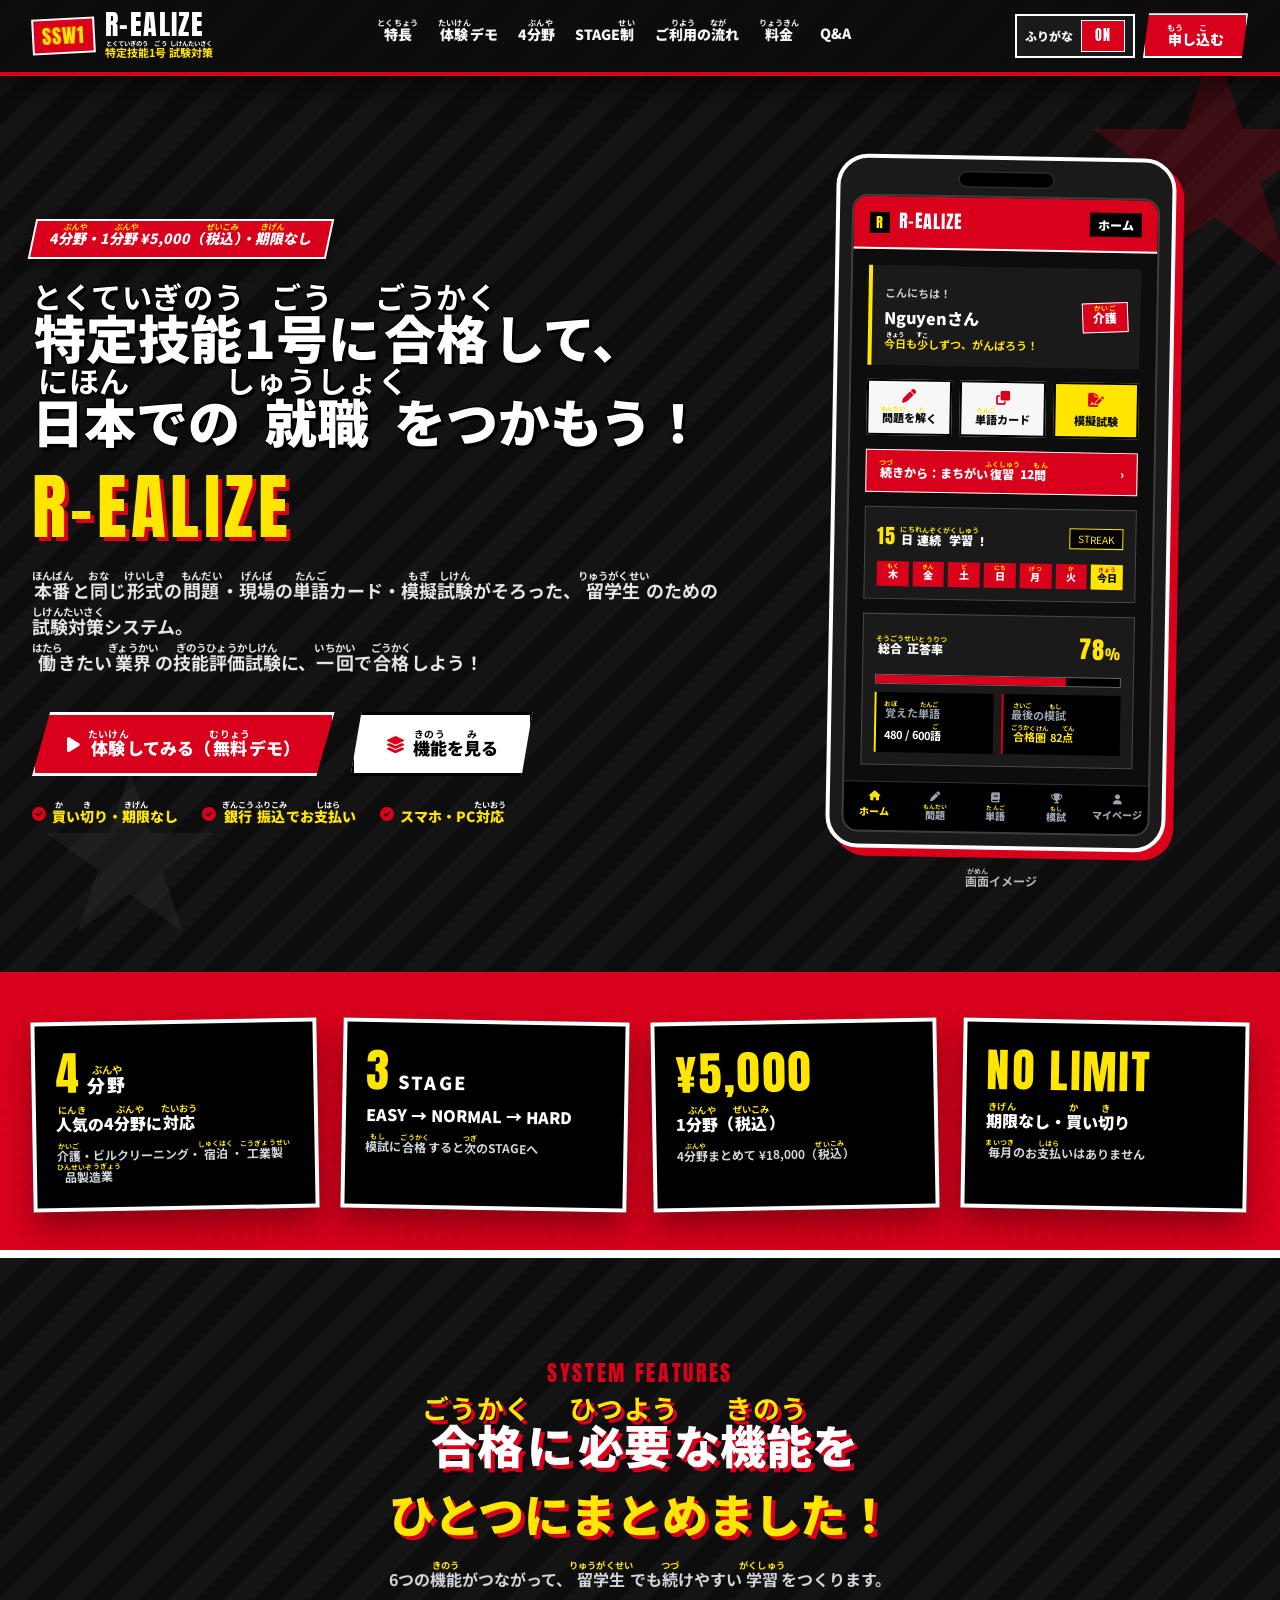
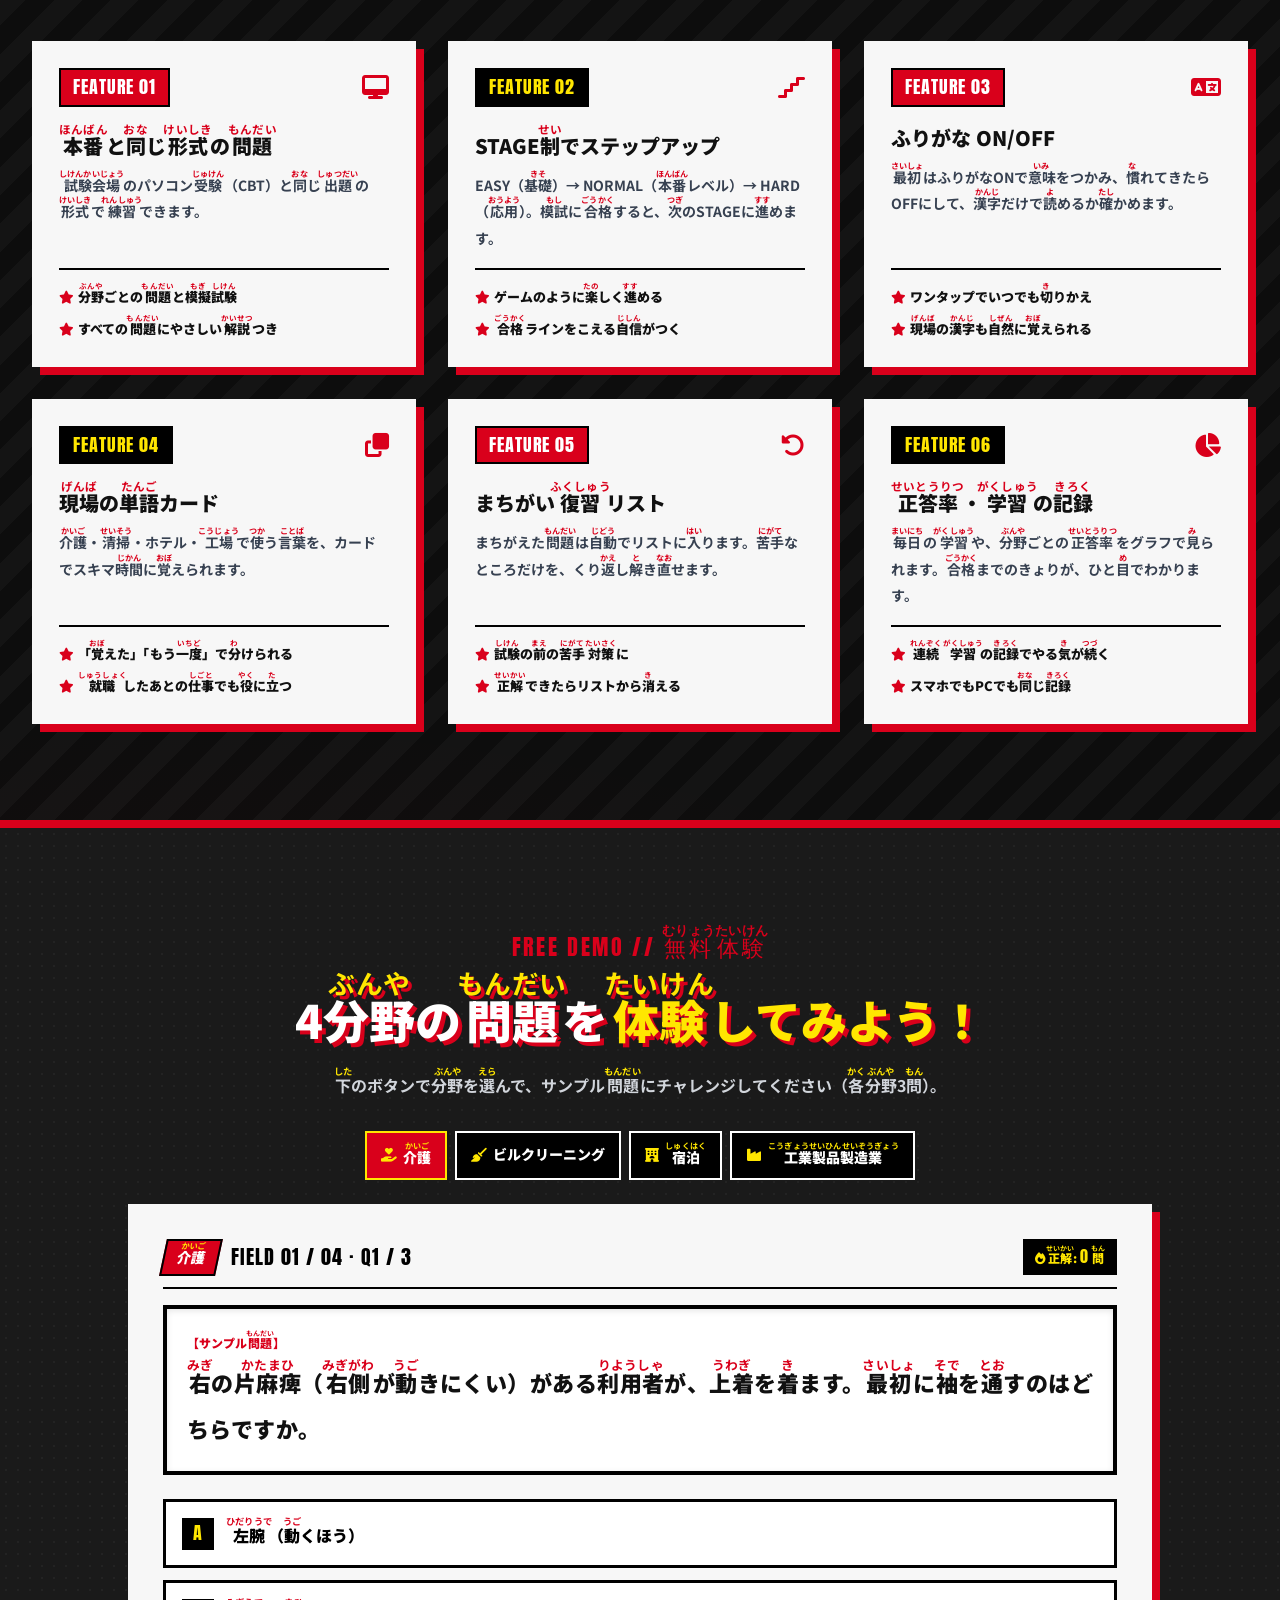
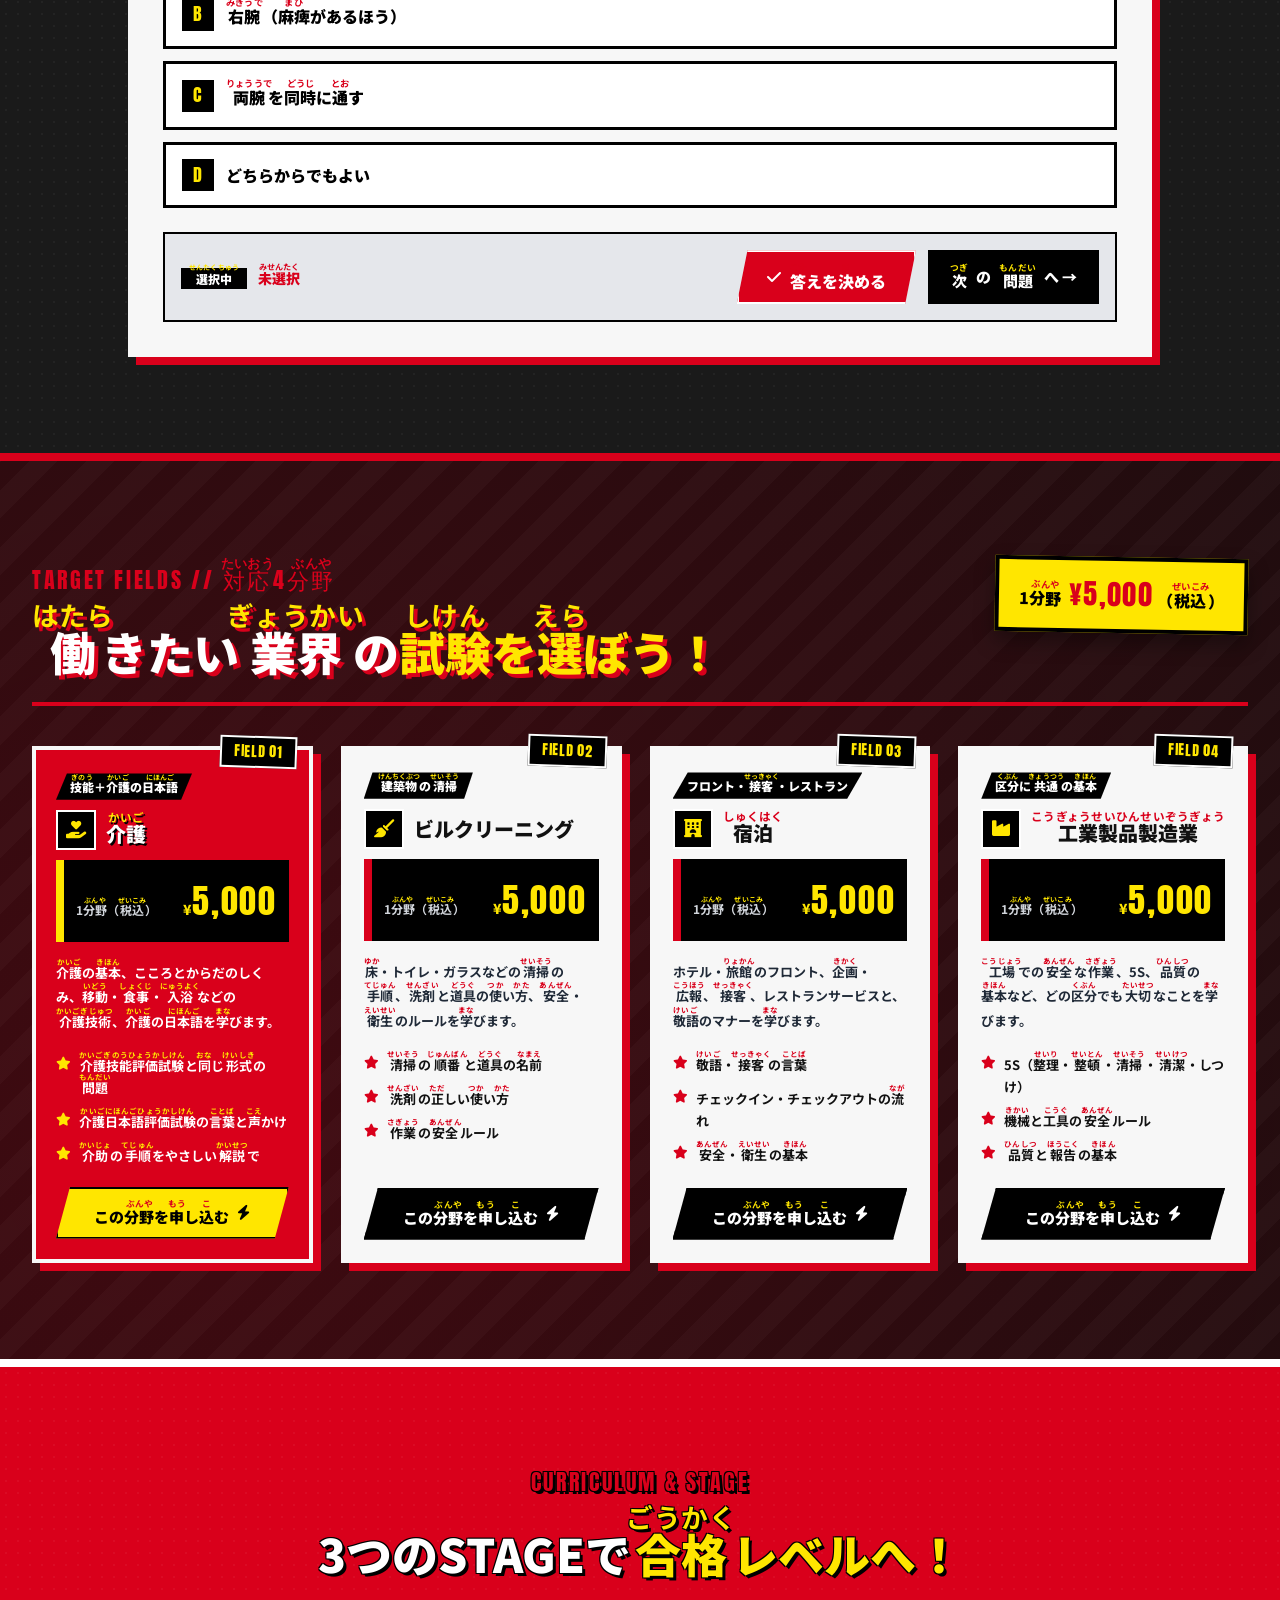
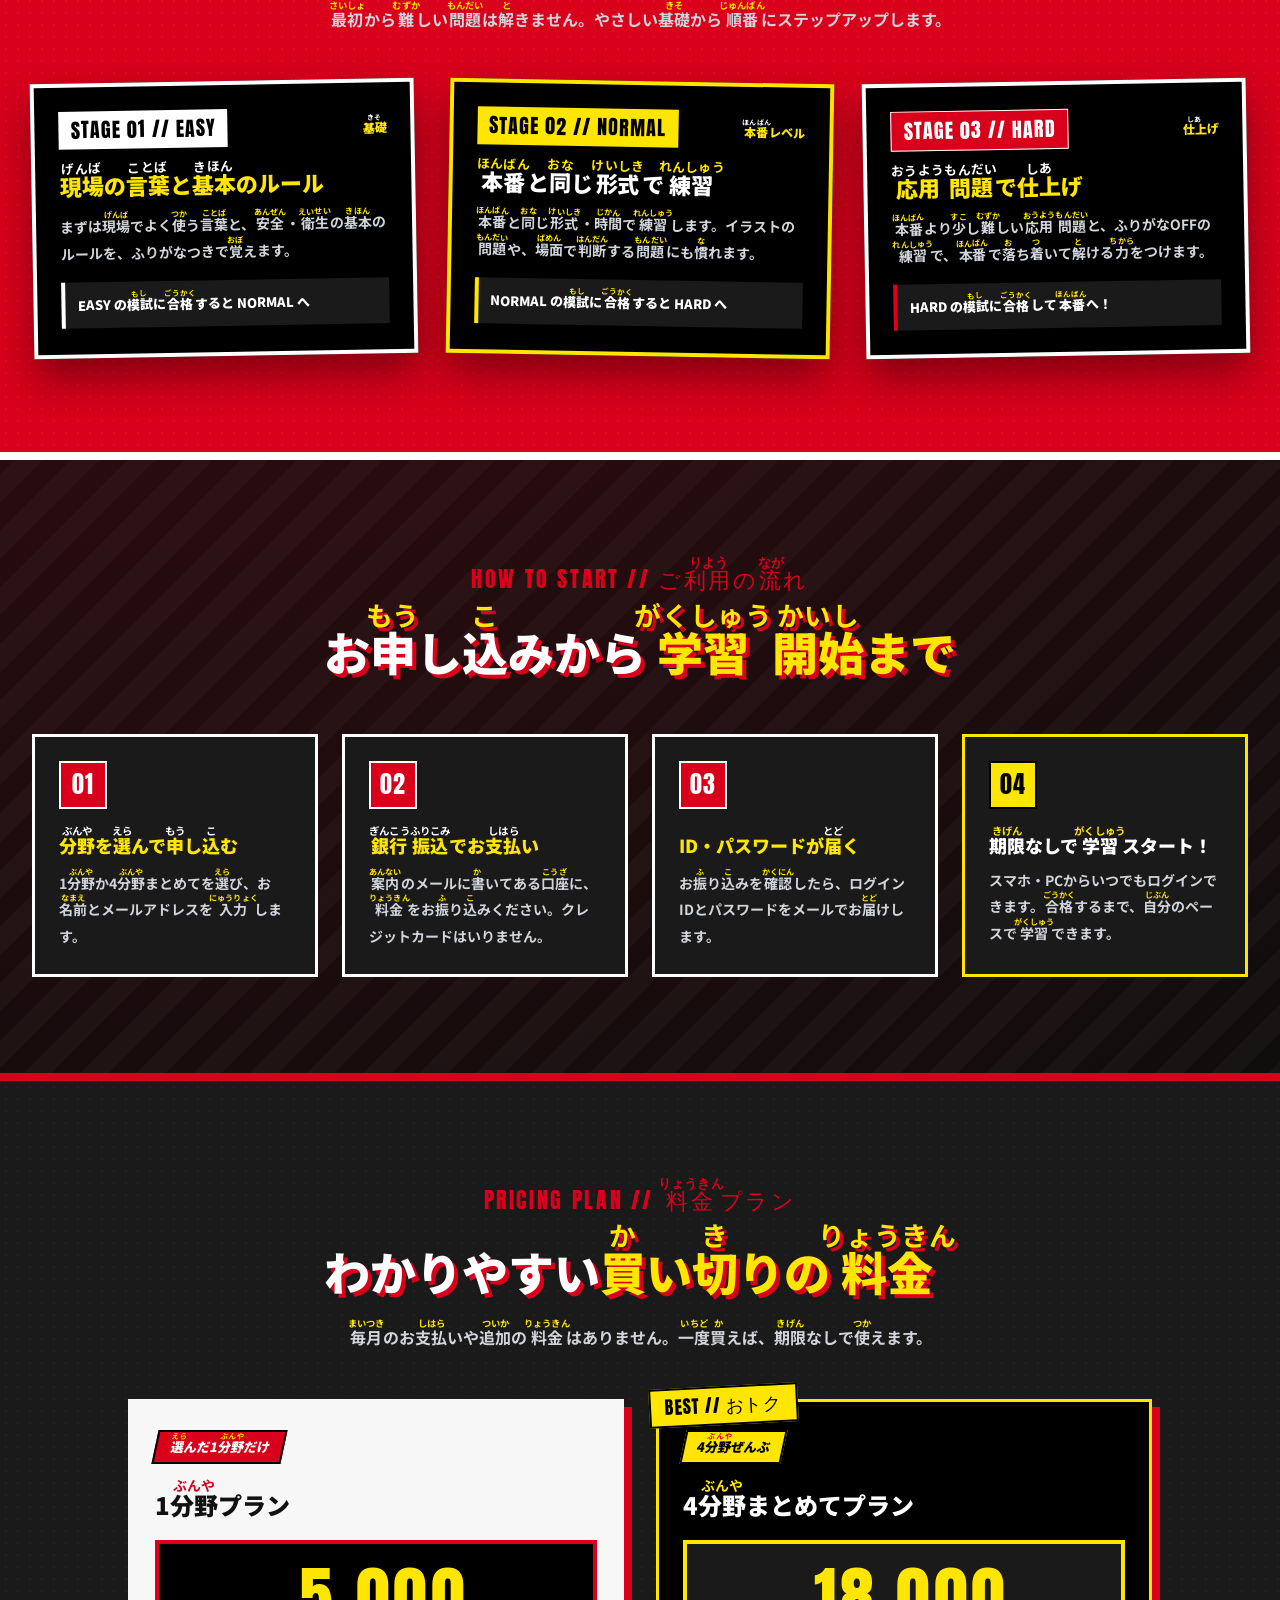
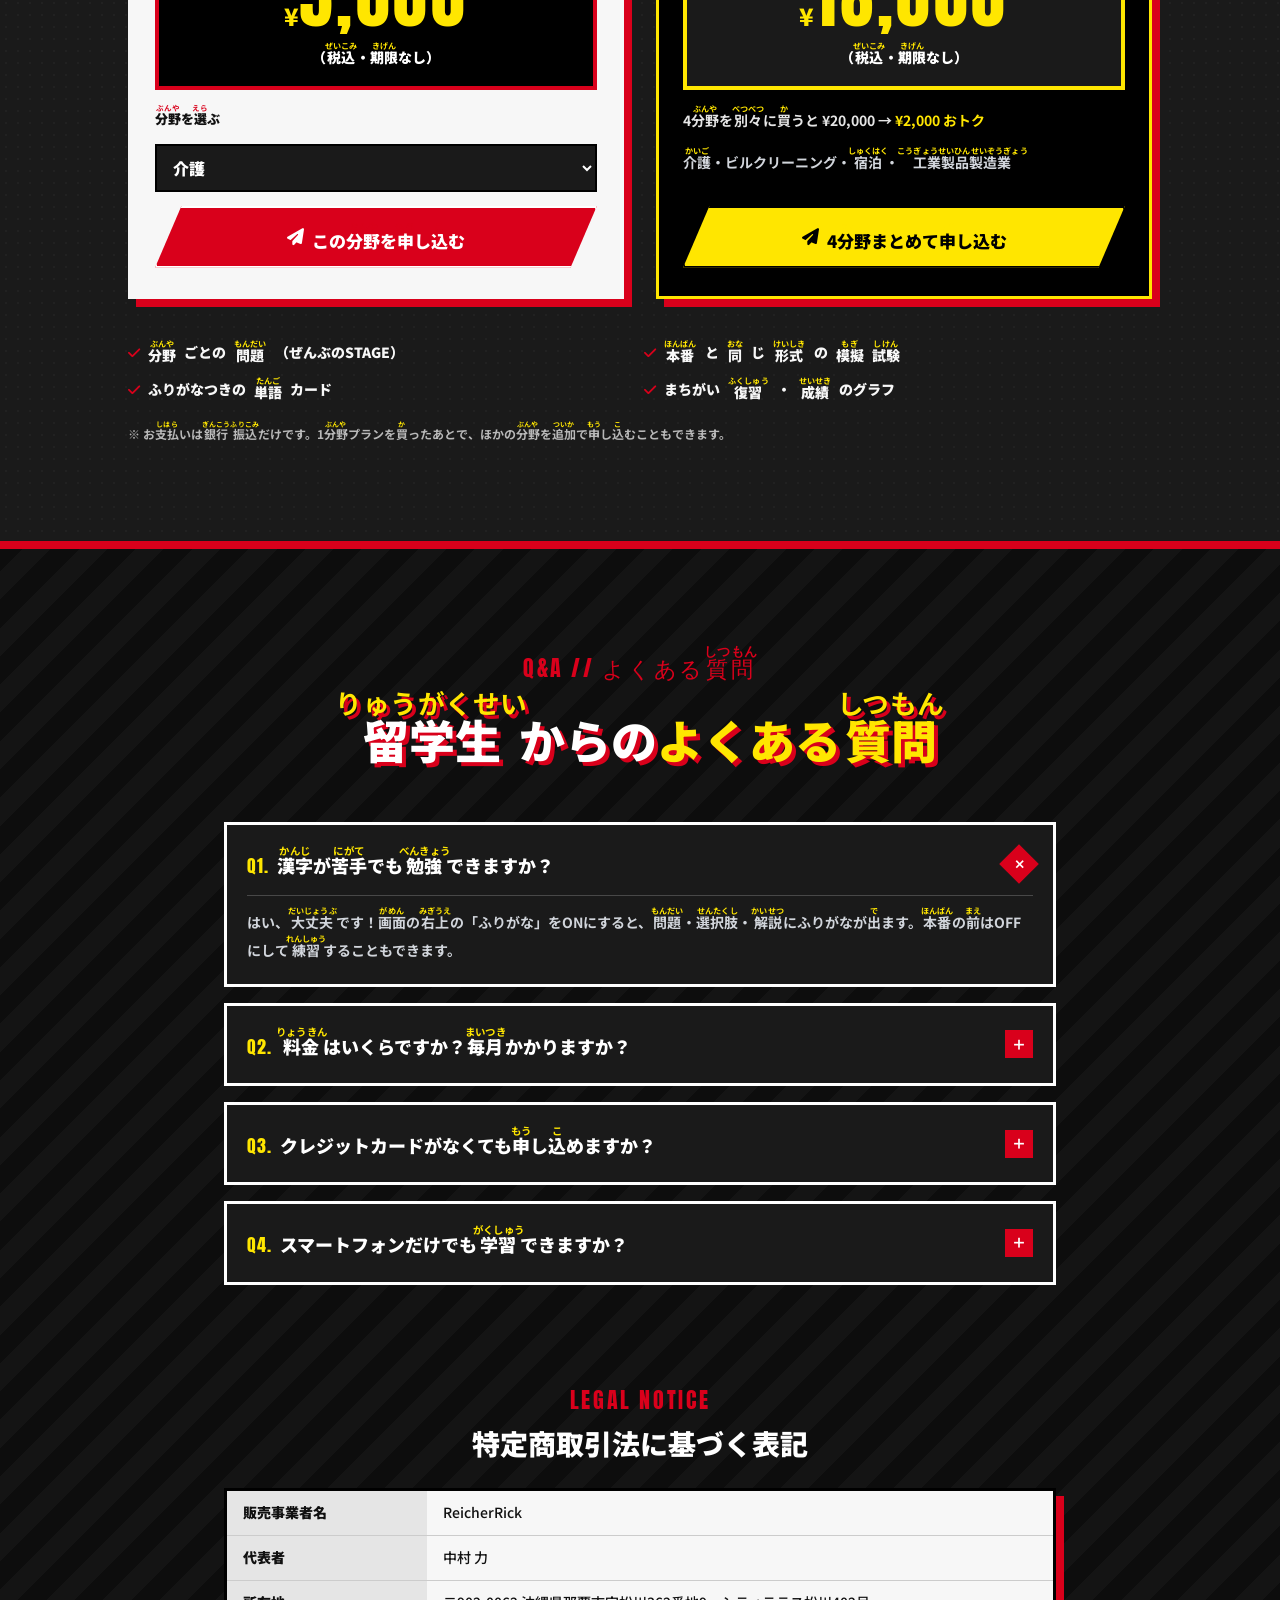
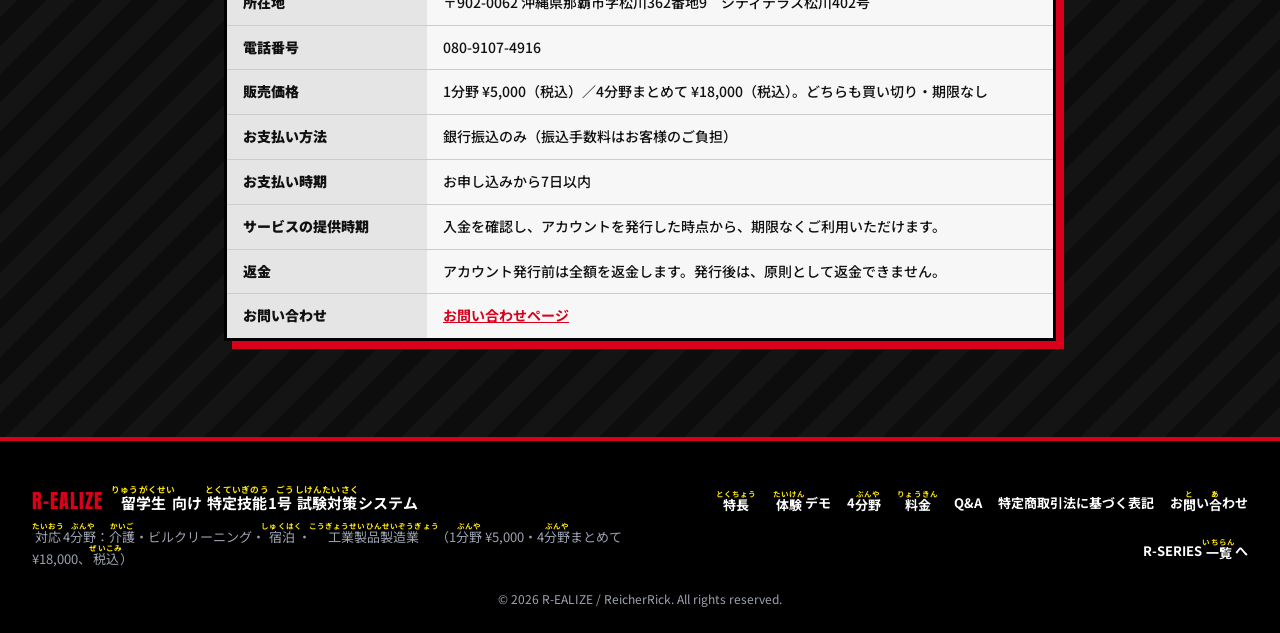
==== frontend/user/index.html @ d18806a0 "R-EALIZE LP を追加" ====
<!DOCTYPE html>
<html lang="ja">
<head>
  <meta charset="UTF-8">
  <meta name="viewport" content="width=device-width, initial-scale=1.0">
  <title>R-EALIZE | 留学生向け 特定技能1号 試験対策システム</title>
  <meta name="description" content="R-EALIZE は、留学生のための特定技能1号の試験対策システムです。介護・ビルクリーニング・宿泊・工業製品製造業の4分野。1分野 ¥5,000（税込）、買い切り・期限なし。">
  <meta name="theme-color" content="#0D0D0D">
  <link rel="preconnect" href="https://fonts.googleapis.com">
  <link rel="preconnect" href="https://fonts.gstatic.com" crossorigin>
  <link href="https://fonts.googleapis.com/css2?family=Anton&family=Noto+Sans+JP:wght@500;700;900&display=swap" rel="stylesheet">
  <link rel="stylesheet" href="https://cdnjs.cloudflare.com/ajax/libs/font-awesome/6.5.1/css/all.min.css">
  <link rel="stylesheet" href="css/lp.css?v=20261119a">
</head>
<body id="top">

  <!-- カットイン（体験デモで正解・不正解のとき） -->
  <div id="cutin" class="cutin" hidden aria-hidden="true">
    <div id="cutin-banner" class="cutin-banner">
      <div class="halftone"></div>
      <span id="cutin-sub" class="cutin-sub en">CORRECT!</span>
      <p id="cutin-main" class="cutin-main en">NICE!</p>
      <p id="cutin-desc" class="cutin-desc"></p>
    </div>
  </div>

  <!-- 申込（受付の準備中） -->
  <div id="apply-modal" class="modal" hidden>
    <div class="modal-card light box" role="dialog" aria-modal="true" aria-labelledby="apply-title">
      <div class="modal-ribbon en">APPLY // <ruby>申込<rt>もうしこみ</rt></ruby></div>
      <button type="button" id="apply-close" class="modal-close" aria-label="閉じる">✕</button>
      <h3 id="apply-title" class="modal-title"><ruby>受付<rt>うけつけ</rt></ruby>の<ruby>準備中<rt>じゅんびちゅう</rt></ruby>です</h3>
      <p class="modal-text">
        R-EALIZE は、いま<ruby>申<rt>もう</rt></ruby>し<ruby>込<rt>こ</rt></ruby>みの<ruby>受付<rt>うけつけ</rt></ruby>を<ruby>準備<rt>じゅんび</rt></ruby>しています。<ruby>受付<rt>うけつけ</rt></ruby>を<ruby>始<rt>はじ</rt></ruby>めるまで、もう<ruby>少<rt>すこ</rt></ruby>しお<ruby>待<rt>ま</rt></ruby>ちください。
      </p>
      <div class="modal-plan dark">
        <div class="modal-plan-label">SELECTED // <ruby>選<rt>えら</rt></ruby>んだプラン</div>
        <div id="apply-plan" class="modal-plan-name"></div>
        <div id="apply-price" class="modal-plan-price en"></div>
        <div class="modal-plan-note"><ruby>買<rt>か</rt></ruby>い<ruby>切<rt>き</rt></ruby>り・<ruby>期限<rt>きげん</rt></ruby>なし・<ruby>銀行<rt>ぎんこう</rt></ruby><ruby>振込<rt>ふりこみ</rt></ruby></div>
      </div>
      <div class="modal-actions">
        <a class="btn btn-red btn-clip" href="https://jprojectsriki-cpu.github.io/rikis_collection/#contact" target="_blank" rel="noopener">
          <i class="fa-solid fa-envelope" aria-hidden="true"></i><span>お<ruby>問<rt>と</rt></ruby>い<ruby>合<rt>あ</rt></ruby>わせ</span>
        </a>
        <button type="button" id="apply-back" class="btn btn-gray"><ruby>戻<rt>もど</rt></ruby>る</button>
      </div>
    </div>
  </div>

  <!-- ヘッダー -->
  <header class="hd">
    <div class="hd-in container">
      <a href="#top" class="logo" aria-label="R-EALIZE トップへ">
        <span class="logo-mark en">SSW1</span>
        <span class="logo-text">
          <span class="logo-name en">R-EALIZE</span>
          <span class="logo-sub"><ruby>特定技能<rt>とくていぎのう</rt></ruby>1<ruby>号<rt>ごう</rt></ruby> <ruby>試験対策<rt>しけんたいさく</rt></ruby></span>
        </span>
      </a>

      <nav class="hd-nav" aria-label="メインメニュー">
        <a href="#features"><ruby>特長<rt>とくちょう</rt></ruby></a>
        <a href="#demo"><ruby>体験<rt>たいけん</rt></ruby>デモ</a>
        <a href="#fields">4<ruby>分野<rt>ぶんや</rt></ruby></a>
        <a href="#stage">STAGE<ruby>制<rt>せい</rt></ruby></a>
        <a href="#flow">ご<ruby>利用<rt>りよう</rt></ruby>の<ruby>流<rt>なが</rt></ruby>れ</a>
        <a href="#pricing"><ruby>料金<rt>りょうきん</rt></ruby></a>
        <a href="#faq">Q&amp;A</a>
      </nav>

      <div class="hd-actions">
        <div class="furi">
          <span class="furi-label">ふりがな</span>
          <button type="button" id="furigana-toggle" class="furi-btn en" aria-pressed="true" aria-label="ふりがなの表示">ON</button>
        </div>
        <a href="#pricing" class="btn btn-red btn-clip hd-apply"><span><ruby>申<rt>もう</rt></ruby>し<ruby>込<rt>こ</rt></ruby>む</span></a>
        <button type="button" id="menu-btn" class="menu-btn" aria-label="メニューを開く" aria-expanded="false" aria-controls="mobile-nav">
          <i id="menu-icon" class="fa-solid fa-bars" aria-hidden="true"></i>
        </button>
      </div>
    </div>

    <nav id="mobile-nav" class="m-nav" aria-label="スマホ用メニュー" hidden>
      <div class="m-nav-grid">
        <a href="#features"><ruby>特長<rt>とくちょう</rt></ruby></a>
        <a href="#demo"><ruby>体験<rt>たいけん</rt></ruby>デモ</a>
        <a href="#fields">4<ruby>分野<rt>ぶんや</rt></ruby></a>
        <a href="#stage">STAGE<ruby>制<rt>せい</rt></ruby></a>
        <a href="#flow">ご<ruby>利用<rt>りよう</rt></ruby>の<ruby>流<rt>なが</rt></ruby>れ</a>
        <a href="#pricing"><ruby>料金<rt>りょうきん</rt></ruby>プラン</a>
        <a href="#faq" class="span2">よくある<ruby>質問<rt>しつもん</rt></ruby>（Q&amp;A）</a>
        <a href="#pricing" class="span2 m-nav-apply"><ruby>申<rt>もう</rt></ruby>し<ruby>込<rt>こ</rt></ruby>む</a>
      </div>
    </nav>
  </header>

  <main>

    <!-- 1. ヒーロー -->
    <section class="hero">
      <div class="hero-star hero-star-1" aria-hidden="true">★</div>
      <div class="hero-star hero-star-2" aria-hidden="true">★</div>

      <div class="hero-in container">
        <div class="hero-copy reveal">
          <div class="skew-tag">
            4<ruby>分野<rt>ぶんや</rt></ruby>・1<ruby>分野<rt>ぶんや</rt></ruby> ¥5,000（<ruby>税込<rt>ぜいこみ</rt></ruby>）・<ruby>期限<rt>きげん</rt></ruby>なし
          </div>

          <h1 class="hero-title stroke">
            <ruby>特定技能<rt>とくていぎのう</rt></ruby>1<ruby>号<rt>ごう</rt></ruby>に<ruby>合格<rt>ごうかく</rt></ruby>して、<br>
            <ruby>日本<rt>にほん</rt></ruby>での<ruby>就職<rt>しゅうしょく</rt></ruby>をつかもう！
            <span class="hero-name en stroke-red">R-EALIZE</span>
          </h1>

          <p class="hero-lead">
            <ruby>本番<rt>ほんばん</rt></ruby>と<ruby>同<rt>おな</rt></ruby>じ<ruby>形式<rt>けいしき</rt></ruby>の<ruby>問題<rt>もんだい</rt></ruby>・<ruby>現場<rt>げんば</rt></ruby>の<ruby>単語<rt>たんご</rt></ruby>カード・<ruby>模擬<rt>もぎ</rt></ruby><ruby>試験<rt>しけん</rt></ruby>がそろった、<ruby>留学生<rt>りゅうがくせい</rt></ruby>のための<ruby>試験対策<rt>しけんたいさく</rt></ruby>システム。<br>
            <ruby>働<rt>はたら</rt></ruby>きたい<ruby>業界<rt>ぎょうかい</rt></ruby>の<ruby>技能評価試験<rt>ぎのうひょうかしけん</rt></ruby>に、<ruby>一<rt>いち</rt></ruby><ruby>回<rt>かい</rt></ruby>で<ruby>合格<rt>ごうかく</rt></ruby>しよう！
          </p>

          <div class="hero-btns">
            <a href="#demo" class="btn btn-red btn-clip btn-lg">
              <i class="fa-solid fa-play" aria-hidden="true"></i><span><ruby>体験<rt>たいけん</rt></ruby>してみる（<ruby>無料<rt>むりょう</rt></ruby>デモ）</span>
            </a>
            <a href="#features" class="btn btn-white btn-clip btn-lg">
              <i class="fa-solid fa-layer-group" aria-hidden="true"></i><span><ruby>機能<rt>きのう</rt></ruby>を<ruby>見<rt>み</rt></ruby>る</span>
            </a>
          </div>

          <ul class="hero-checks">
            <li><i class="fa-solid fa-circle-check" aria-hidden="true"></i><span><ruby>買<rt>か</rt></ruby>い<ruby>切<rt>き</rt></ruby>り・<ruby>期限<rt>きげん</rt></ruby>なし</span></li>
            <li><i class="fa-solid fa-circle-check" aria-hidden="true"></i><span><ruby>銀行<rt>ぎんこう</rt></ruby><ruby>振込<rt>ふりこみ</rt></ruby>でお<ruby>支払<rt>しはら</rt></ruby>い</span></li>
            <li><i class="fa-solid fa-circle-check" aria-hidden="true"></i><span>スマホ・PC<ruby>対応<rt>たいおう</rt></ruby></span></li>
          </ul>
        </div>

        <!-- スマホ画面の見本（あとで直す予定） -->
        <div class="hero-phone-wrap reveal" style="transition-delay:200ms">
          <div class="phone box">
            <div class="phone-notch"></div>
            <div class="phone-screen">
              <div class="ph-bar">
                <span class="en"><span class="ph-s">R</span> R-EALIZE</span>
                <span class="ph-chip">ホーム</span>
              </div>
              <div class="ph-body">
                <div class="ph-hello">
                  <div>
                    <span class="ph-small">こんにちは！</span>
                    <p class="ph-name">Nguyenさん</p>
                    <p class="ph-msg"><ruby>今日<rt>きょう</rt></ruby>も<ruby>少<rt>すこ</rt></ruby>しずつ、がんばろう！</p>
                  </div>
                  <span class="ph-field"><ruby>介護<rt>かいご</rt></ruby></span>
                </div>
                <div class="ph-menu">
                  <div class="light"><i class="fa-solid fa-pen" aria-hidden="true"></i><ruby>問題<rt>もんだい</rt></ruby>を<ruby>解<rt>と</rt></ruby>く</div>
                  <div class="light"><i class="fa-solid fa-clone" aria-hidden="true"></i><ruby>単語<rt>たんご</rt></ruby>カード</div>
                  <div class="light is-yellow"><i class="fa-solid fa-file-signature" aria-hidden="true"></i><ruby>模擬<rt>もぎ</rt></ruby><ruby>試験<rt>しけん</rt></ruby></div>
                </div>
                <div class="ph-continue">
                  <span><ruby>続<rt>つづ</rt></ruby>きから：まちがい<ruby>復習<rt>ふくしゅう</rt></ruby> 12<ruby>問<rt>もん</rt></ruby></span><span aria-hidden="true">›</span>
                </div>
                <div class="ph-card">
                  <div class="ph-row">
                    <p class="ph-streak"><b class="en">15</b><ruby>日<rt>にち</rt></ruby><ruby>連続<rt>れんぞく</rt></ruby><ruby>学習<rt>がくしゅう</rt></ruby>！</p>
                    <span class="ph-pill">STREAK</span>
                  </div>
                  <ol class="ph-week">
                    <li><ruby>木<rt>もく</rt></ruby></li><li><ruby>金<rt>きん</rt></ruby></li><li><ruby>土<rt>ど</rt></ruby></li><li><ruby>日<rt>にち</rt></ruby></li><li><ruby>月<rt>げつ</rt></ruby></li><li><ruby>火<rt>か</rt></ruby></li><li class="is-today"><ruby>今日<rt>きょう</rt></ruby></li>
                  </ol>
                </div>
                <div class="ph-card">
                  <div class="ph-row">
                    <span class="ph-label"><ruby>総合<rt>そうごう</rt></ruby><ruby>正答率<rt>せいとうりつ</rt></ruby></span>
                    <span class="ph-rate en">78<small>%</small></span>
                  </div>
                  <div class="ph-meter"><div style="width:78%"></div></div>
                  <div class="ph-2col">
                    <div class="is-y"><span><ruby>覚<rt>おぼ</rt></ruby>えた<ruby>単語<rt>たんご</rt></ruby></span><b>480 / 600<ruby>語<rt>ご</rt></ruby></b></div>
                    <div class="is-r"><span><ruby>最後<rt>さいご</rt></ruby>の<ruby>模試<rt>もし</rt></ruby></span><b class="t-yellow"><ruby>合格圏<rt>ごうかくけん</rt></ruby> 82<ruby>点<rt>てん</rt></ruby></b></div>
                  </div>
                </div>
              </div>
              <div class="ph-tabs">
                <span class="is-on"><i class="fa-solid fa-house" aria-hidden="true"></i>ホーム</span>
                <span><i class="fa-solid fa-pen" aria-hidden="true"></i><ruby>問題<rt>もんだい</rt></ruby></span>
                <span><i class="fa-solid fa-book" aria-hidden="true"></i><ruby>単語<rt>たんご</rt></ruby></span>
                <span><i class="fa-solid fa-trophy" aria-hidden="true"></i><ruby>模試<rt>もし</rt></ruby></span>
                <span><i class="fa-solid fa-user" aria-hidden="true"></i>マイページ</span>
              </div>
            </div>
          </div>
          <p class="phone-note"><ruby>画面<rt>がめん</rt></ruby>イメージ</p>
        </div>
      </div>
    </section>

    <!-- 2. スペック -->
    <section class="spec">
      <div class="halftone"></div>
      <div class="spec-grid container">
        <div class="spec-card dark reveal">
          <p class="spec-num en">4<small><ruby>分野<rt>ぶんや</rt></ruby></small></p>
          <p class="spec-title"><ruby>人気<rt>にんき</rt></ruby>の4<ruby>分野<rt>ぶんや</rt></ruby>に<ruby>対応<rt>たいおう</rt></ruby></p>
          <p class="spec-note"><ruby>介護<rt>かいご</rt></ruby>・ビルクリーニング・<ruby>宿泊<rt>しゅくはく</rt></ruby>・<ruby>工業製品製造業<rt>こうぎょうせいひんせいぞうぎょう</rt></ruby></p>
        </div>
        <div class="spec-card dark tilt-r reveal" style="transition-delay:100ms">
          <p class="spec-num en">3<small>STAGE</small></p>
          <p class="spec-title">EASY → NORMAL → HARD</p>
          <p class="spec-note"><ruby>模試<rt>もし</rt></ruby>に<ruby>合格<rt>ごうかく</rt></ruby>すると<ruby>次<rt>つぎ</rt></ruby>のSTAGEへ</p>
        </div>
        <div class="spec-card dark reveal" style="transition-delay:200ms">
          <p class="spec-num en">¥5,000</p>
          <p class="spec-title">1<ruby>分野<rt>ぶんや</rt></ruby>（<ruby>税込<rt>ぜいこみ</rt></ruby>）</p>
          <p class="spec-note">4<ruby>分野<rt>ぶんや</rt></ruby>まとめて ¥18,000（<ruby>税込<rt>ぜいこみ</rt></ruby>）</p>
        </div>
        <div class="spec-card dark tilt-r reveal" style="transition-delay:300ms">
          <p class="spec-num en">NO LIMIT</p>
          <p class="spec-title"><ruby>期限<rt>きげん</rt></ruby>なし・<ruby>買<rt>か</rt></ruby>い<ruby>切<rt>き</rt></ruby>り</p>
          <p class="spec-note"><ruby>毎月<rt>まいつき</rt></ruby>のお<ruby>支払<rt>しはら</rt></ruby>いはありません</p>
        </div>
      </div>
    </section>

    <!-- 3. 特長 -->
    <section id="features" class="sec container">
      <div class="sec-head reveal">
        <span class="sec-en en">SYSTEM FEATURES</span>
        <h2 class="sec-title stroke-red"><ruby>合格<rt>ごうかく</rt></ruby>に<ruby>必要<rt>ひつよう</rt></ruby>な<ruby>機能<rt>きのう</rt></ruby>を<br><span class="t-yellow">ひとつにまとめました！</span></h2>
        <p class="sec-lead">6つの<ruby>機能<rt>きのう</rt></ruby>がつながって、<ruby>留学生<rt>りゅうがくせい</rt></ruby>でも<ruby>続<rt>つづ</rt></ruby>けやすい<ruby>学習<rt>がくしゅう</rt></ruby>をつくります。</p>
      </div>

      <div class="feat-grid">
        <article class="feat light box reveal">
          <div class="feat-top"><span class="feat-no en">FEATURE 01</span><i class="fa-solid fa-desktop" aria-hidden="true"></i></div>
          <h3><ruby>本番<rt>ほんばん</rt></ruby>と<ruby>同<rt>おな</rt></ruby>じ<ruby>形式<rt>けいしき</rt></ruby>の<ruby>問題<rt>もんだい</rt></ruby></h3>
          <p><ruby>試験会場<rt>しけんかいじょう</rt></ruby>のパソコン<ruby>受験<rt>じゅけん</rt></ruby>（CBT）と<ruby>同<rt>おな</rt></ruby>じ<ruby>出題<rt>しゅつだい</rt></ruby>の<ruby>形式<rt>けいしき</rt></ruby>で<ruby>練習<rt>れんしゅう</rt></ruby>できます。</p>
          <ul>
            <li><i class="fa-solid fa-star" aria-hidden="true"></i><ruby>分野<rt>ぶんや</rt></ruby>ごとの<ruby>問題<rt>もんだい</rt></ruby>と<ruby>模擬<rt>もぎ</rt></ruby><ruby>試験<rt>しけん</rt></ruby></li>
            <li><i class="fa-solid fa-star" aria-hidden="true"></i>すべての<ruby>問題<rt>もんだい</rt></ruby>にやさしい<ruby>解説<rt>かいせつ</rt></ruby>つき</li>
          </ul>
        </article>

        <article class="feat light box reveal" style="transition-delay:150ms">
          <div class="feat-top"><span class="feat-no is-black en">FEATURE 02</span><i class="fa-solid fa-stairs" aria-hidden="true"></i></div>
          <h3>STAGE<ruby>制<rt>せい</rt></ruby>でステップアップ</h3>
          <p>EASY（<ruby>基礎<rt>きそ</rt></ruby>）→ NORMAL（<ruby>本番<rt>ほんばん</rt></ruby>レベル）→ HARD（<ruby>応用<rt>おうよう</rt></ruby>）。<ruby>模試<rt>もし</rt></ruby>に<ruby>合格<rt>ごうかく</rt></ruby>すると、<ruby>次<rt>つぎ</rt></ruby>のSTAGEに<ruby>進<rt>すす</rt></ruby>めます。</p>
          <ul>
            <li><i class="fa-solid fa-star" aria-hidden="true"></i>ゲームのように<ruby>楽<rt>たの</rt></ruby>しく<ruby>進<rt>すす</rt></ruby>める</li>
            <li><i class="fa-solid fa-star" aria-hidden="true"></i><ruby>合格<rt>ごうかく</rt></ruby>ラインをこえる<ruby>自信<rt>じしん</rt></ruby>がつく</li>
          </ul>
        </article>

        <article class="feat light box reveal" style="transition-delay:300ms">
          <div class="feat-top"><span class="feat-no en">FEATURE 03</span><i class="fa-solid fa-language" aria-hidden="true"></i></div>
          <h3>ふりがな ON/OFF</h3>
          <p><ruby>最初<rt>さいしょ</rt></ruby>はふりがなONで<ruby>意味<rt>いみ</rt></ruby>をつかみ、<ruby>慣<rt>な</rt></ruby>れてきたらOFFにして、<ruby>漢字<rt>かんじ</rt></ruby>だけで<ruby>読<rt>よ</rt></ruby>めるか<ruby>確<rt>たし</rt></ruby>かめます。</p>
          <ul>
            <li><i class="fa-solid fa-star" aria-hidden="true"></i>ワンタップでいつでも<ruby>切<rt>き</rt></ruby>りかえ</li>
            <li><i class="fa-solid fa-star" aria-hidden="true"></i><ruby>現場<rt>げんば</rt></ruby>の<ruby>漢字<rt>かんじ</rt></ruby>も<ruby>自然<rt>しぜん</rt></ruby>に<ruby>覚<rt>おぼ</rt></ruby>えられる</li>
          </ul>
        </article>

        <article class="feat light box reveal">
          <div class="feat-top"><span class="feat-no is-black en">FEATURE 04</span><i class="fa-solid fa-clone" aria-hidden="true"></i></div>
          <h3><ruby>現場<rt>げんば</rt></ruby>の<ruby>単語<rt>たんご</rt></ruby>カード</h3>
          <p><ruby>介護<rt>かいご</rt></ruby>・<ruby>清掃<rt>せいそう</rt></ruby>・ホテル・<ruby>工場<rt>こうじょう</rt></ruby>で<ruby>使<rt>つか</rt></ruby>う<ruby>言葉<rt>ことば</rt></ruby>を、カードでスキマ<ruby>時間<rt>じかん</rt></ruby>に<ruby>覚<rt>おぼ</rt></ruby>えられます。</p>
          <ul>
            <li><i class="fa-solid fa-star" aria-hidden="true"></i>「<ruby>覚<rt>おぼ</rt></ruby>えた」「もう<ruby>一度<rt>いちど</rt></ruby>」で<ruby>分<rt>わ</rt></ruby>けられる</li>
            <li><i class="fa-solid fa-star" aria-hidden="true"></i><ruby>就職<rt>しゅうしょく</rt></ruby>したあとの<ruby>仕事<rt>しごと</rt></ruby>でも<ruby>役<rt>やく</rt></ruby>に<ruby>立<rt>た</rt></ruby>つ</li>
          </ul>
        </article>

        <article class="feat light box reveal" style="transition-delay:150ms">
          <div class="feat-top"><span class="feat-no en">FEATURE 05</span><i class="fa-solid fa-rotate-left" aria-hidden="true"></i></div>
          <h3>まちがい<ruby>復習<rt>ふくしゅう</rt></ruby>リスト</h3>
          <p>まちがえた<ruby>問題<rt>もんだい</rt></ruby>は<ruby>自動<rt>じどう</rt></ruby>でリストに<ruby>入<rt>はい</rt></ruby>ります。<ruby>苦手<rt>にがて</rt></ruby>なところだけを、くり<ruby>返<rt>かえ</rt></ruby>し<ruby>解<rt>と</rt></ruby>き<ruby>直<rt>なお</rt></ruby>せます。</p>
          <ul>
            <li><i class="fa-solid fa-star" aria-hidden="true"></i><ruby>試験<rt>しけん</rt></ruby>の<ruby>前<rt>まえ</rt></ruby>の<ruby>苦手<rt>にがて</rt></ruby><ruby>対策<rt>たいさく</rt></ruby>に</li>
            <li><i class="fa-solid fa-star" aria-hidden="true"></i><ruby>正解<rt>せいかい</rt></ruby>できたらリストから<ruby>消<rt>き</rt></ruby>える</li>
          </ul>
        </article>

        <article class="feat light box reveal" style="transition-delay:300ms">
          <div class="feat-top"><span class="feat-no is-black en">FEATURE 06</span><i class="fa-solid fa-chart-pie" aria-hidden="true"></i></div>
          <h3><ruby>正答率<rt>せいとうりつ</rt></ruby>・<ruby>学習<rt>がくしゅう</rt></ruby>の<ruby>記録<rt>きろく</rt></ruby></h3>
          <p><ruby>毎日<rt>まいにち</rt></ruby>の<ruby>学習<rt>がくしゅう</rt></ruby>や、<ruby>分野<rt>ぶんや</rt></ruby>ごとの<ruby>正答率<rt>せいとうりつ</rt></ruby>をグラフで<ruby>見<rt>み</rt></ruby>られます。<ruby>合格<rt>ごうかく</rt></ruby>までのきょりが、ひと<ruby>目<rt>め</rt></ruby>でわかります。</p>
          <ul>
            <li><i class="fa-solid fa-star" aria-hidden="true"></i><ruby>連続<rt>れんぞく</rt></ruby><ruby>学習<rt>がくしゅう</rt></ruby>の<ruby>記録<rt>きろく</rt></ruby>でやる<ruby>気<rt>き</rt></ruby>が<ruby>続<rt>つづ</rt></ruby>く</li>
            <li><i class="fa-solid fa-star" aria-hidden="true"></i>スマホでもPCでも<ruby>同<rt>おな</rt></ruby>じ<ruby>記録<rt>きろく</rt></ruby></li>
          </ul>
        </article>
      </div>
    </section>

    <!-- 4. 体験デモ -->
    <section id="demo" class="demo">
      <div class="halftone"></div>
      <div class="demo-in">
        <div class="sec-head reveal">
          <span class="sec-en en t-yellow">FREE DEMO // <ruby>無料<rt>むりょう</rt></ruby><ruby>体験<rt>たいけん</rt></ruby></span>
          <h2 class="sec-title stroke-red">4<ruby>分野<rt>ぶんや</rt></ruby>の<ruby>問題<rt>もんだい</rt></ruby>を<span class="t-yellow"><ruby>体験<rt>たいけん</rt></ruby>してみよう！</span></h2>
          <p class="sec-lead"><ruby>下<rt>した</rt></ruby>のボタンで<ruby>分野<rt>ぶんや</rt></ruby>を<ruby>選<rt>えら</rt></ruby>んで、サンプル<ruby>問題<rt>もんだい</rt></ruby>にチャレンジしてください（<ruby>各<rt>かく</rt></ruby><ruby>分野<rt>ぶんや</rt></ruby>3<ruby>問<rt>もん</rt></ruby>）。</p>
        </div>

        <div id="demo-fields" class="demo-fields reveal" style="transition-delay:150ms"></div>

        <div class="demo-card light box reveal" style="transition-delay:300ms">
          <div class="demo-top">
            <div class="demo-top-l">
              <span id="q-field" class="demo-badge"></span>
              <span id="q-label" class="demo-label en"></span>
            </div>
            <div class="demo-score dark">
              <i class="fa-solid fa-fire" aria-hidden="true"></i><ruby>正解<rt>せいかい</rt></ruby>: <span id="q-score" class="en">0</span> <ruby>問<rt>もん</rt></ruby>
            </div>
          </div>

          <div class="demo-q">
            <div class="demo-q-label">【サンプル<ruby>問題<rt>もんだい</rt></ruby>】</div>
            <p id="q-text" class="demo-q-text"></p>
          </div>

          <div id="q-choices" class="demo-choices"></div>

          <div class="demo-bar">
            <div class="demo-sel">
              <span class="demo-sel-tag"><ruby>選択中<rt>せんたくちゅう</rt></ruby></span>
              <span id="q-selected" class="demo-sel-text"></span>
            </div>
            <div class="demo-btns">
              <button type="button" id="q-check" class="btn btn-red btn-clip"><i class="fa-solid fa-check" aria-hidden="true"></i><span><ruby>答<rt>こた</rt></ruby>えを<ruby>決<rt>き</rt></ruby>める</span></button>
              <button type="button" id="q-next" class="btn btn-black"></button>
            </div>
          </div>

          <div id="q-exp" class="demo-exp dark" hidden aria-live="polite">
            <div class="demo-exp-head">
              <span id="q-result" class="result-badge en">RESULT</span>
              <h3>やさしい<ruby>解説<rt>かいせつ</rt></ruby></h3>
            </div>
            <p id="q-exp-text"></p>
          </div>
        </div>
      </div>
    </section>

    <!-- 5. 分野 -->
    <section id="fields" class="sec container">
      <div class="fields-head reveal">
        <div>
          <span class="sec-en en">TARGET FIELDS // <ruby>対応<rt>たいおう</rt></ruby>4<ruby>分野<rt>ぶんや</rt></ruby></span>
          <h2 class="sec-title stroke-red"><ruby>働<rt>はたら</rt></ruby>きたい<ruby>業界<rt>ぎょうかい</rt></ruby>の<span class="t-yellow"><ruby>試験<rt>しけん</rt></ruby>を<ruby>選<rt>えら</rt></ruby>ぼう！</span></h2>
        </div>
        <div class="fields-price">
          1<ruby>分野<rt>ぶんや</rt></ruby> <span class="en">¥5,000</span>（<ruby>税込<rt>ぜいこみ</rt></ruby>）
        </div>
      </div>
      <div id="fields-grid" class="fields-grid"></div>
    </section>

    <!-- 6. STAGE -->
    <section id="stage" class="stage">
      <div class="halftone"></div>
      <div class="container stage-in">
        <div class="sec-head reveal">
          <span class="sec-en en t-yellow stroke">CURRICULUM &amp; STAGE</span>
          <h2 class="sec-title stroke">3つのSTAGEで<span class="t-yellow"><ruby>合格<rt>ごうかく</rt></ruby>レベルへ！</span></h2>
          <p class="sec-lead t-white"><ruby>最初<rt>さいしょ</rt></ruby>から<ruby>難<rt>むずか</rt></ruby>しい<ruby>問題<rt>もんだい</rt></ruby>は<ruby>解<rt>と</rt></ruby>きません。やさしい<ruby>基礎<rt>きそ</rt></ruby>から<ruby>順番<rt>じゅんばん</rt></ruby>にステップアップします。</p>
        </div>

        <div class="stage-grid">
          <div class="stage-card dark reveal">
            <div class="stage-top"><span class="stage-tag is-white en">STAGE 01 // EASY</span><span class="stage-sub"><ruby>基礎<rt>きそ</rt></ruby></span></div>
            <h3 class="t-yellow"><ruby>現場<rt>げんば</rt></ruby>の<ruby>言葉<rt>ことば</rt></ruby>と<ruby>基本<rt>きほん</rt></ruby>のルール</h3>
            <p>まずは<ruby>現場<rt>げんば</rt></ruby>でよく<ruby>使<rt>つか</rt></ruby>う<ruby>言葉<rt>ことば</rt></ruby>と、<ruby>安全<rt>あんぜん</rt></ruby>・<ruby>衛生<rt>えいせい</rt></ruby>の<ruby>基本<rt>きほん</rt></ruby>のルールを、ふりがなつきで<ruby>覚<rt>おぼ</rt></ruby>えます。</p>
            <div class="stage-goal">EASY の<ruby>模試<rt>もし</rt></ruby>に<ruby>合格<rt>ごうかく</rt></ruby>すると NORMAL へ</div>
          </div>
          <div class="stage-card dark is-yellow tilt-r reveal" style="transition-delay:150ms">
            <div class="stage-top"><span class="stage-tag is-yellow en">STAGE 02 // NORMAL</span><span class="stage-sub"><ruby>本番<rt>ほんばん</rt></ruby>レベル</span></div>
            <h3><ruby>本番<rt>ほんばん</rt></ruby>と<ruby>同<rt>おな</rt></ruby>じ<ruby>形式<rt>けいしき</rt></ruby>で<ruby>練習<rt>れんしゅう</rt></ruby></h3>
            <p><ruby>本番<rt>ほんばん</rt></ruby>と<ruby>同<rt>おな</rt></ruby>じ<ruby>形式<rt>けいしき</rt></ruby>・<ruby>時間<rt>じかん</rt></ruby>で<ruby>練習<rt>れんしゅう</rt></ruby>します。イラストの<ruby>問題<rt>もんだい</rt></ruby>や、<ruby>場面<rt>ばめん</rt></ruby>で<ruby>判断<rt>はんだん</rt></ruby>する<ruby>問題<rt>もんだい</rt></ruby>にも<ruby>慣<rt>な</rt></ruby>れます。</p>
            <div class="stage-goal">NORMAL の<ruby>模試<rt>もし</rt></ruby>に<ruby>合格<rt>ごうかく</rt></ruby>すると HARD へ</div>
          </div>
          <div class="stage-card dark reveal" style="transition-delay:300ms">
            <div class="stage-top"><span class="stage-tag is-red en">STAGE 03 // HARD</span><span class="stage-sub"><ruby>仕上<rt>しあ</rt></ruby>げ</span></div>
            <h3 class="t-yellow"><ruby>応用<rt>おうよう</rt></ruby><ruby>問題<rt>もんだい</rt></ruby>で<ruby>仕上<rt>しあ</rt></ruby>げ</h3>
            <p><ruby>本番<rt>ほんばん</rt></ruby>より<ruby>少<rt>すこ</rt></ruby>し<ruby>難<rt>むずか</rt></ruby>しい<ruby>応用<rt>おうよう</rt></ruby><ruby>問題<rt>もんだい</rt></ruby>と、ふりがなOFFの<ruby>練習<rt>れんしゅう</rt></ruby>で、<ruby>本番<rt>ほんばん</rt></ruby>で<ruby>落<rt>お</rt></ruby>ち<ruby>着<rt>つ</rt></ruby>いて<ruby>解<rt>と</rt></ruby>ける<ruby>力<rt>ちから</rt></ruby>をつけます。</p>
            <div class="stage-goal">HARD の<ruby>模試<rt>もし</rt></ruby>に<ruby>合格<rt>ごうかく</rt></ruby>して<ruby>本番<rt>ほんばん</rt></ruby>へ！</div>
          </div>
        </div>
      </div>
    </section>

    <!-- 7. ご利用の流れ -->
    <section id="flow" class="sec container">
      <div class="sec-head reveal">
        <span class="sec-en en">HOW TO START // ご<ruby>利用<rt>りよう</rt></ruby>の<ruby>流<rt>なが</rt></ruby>れ</span>
        <h2 class="sec-title stroke-red">お<ruby>申<rt>もう</rt></ruby>し<ruby>込<rt>こ</rt></ruby>みから<span class="t-yellow"><ruby>学習<rt>がくしゅう</rt></ruby><ruby>開始<rt>かいし</rt></ruby>まで</span></h2>
      </div>
      <div class="flow-grid">
        <div class="flow-card dark reveal">
          <div class="flow-no en">01</div>
          <h3><ruby>分野<rt>ぶんや</rt></ruby>を<ruby>選<rt>えら</rt></ruby>んで<ruby>申<rt>もう</rt></ruby>し<ruby>込<rt>こ</rt></ruby>む</h3>
          <p>1<ruby>分野<rt>ぶんや</rt></ruby>か4<ruby>分野<rt>ぶんや</rt></ruby>まとめてを<ruby>選<rt>えら</rt></ruby>び、お<ruby>名前<rt>なまえ</rt></ruby>とメールアドレスを<ruby>入力<rt>にゅうりょく</rt></ruby>します。</p>
        </div>
        <div class="flow-card dark reveal" style="transition-delay:100ms">
          <div class="flow-no en">02</div>
          <h3><ruby>銀行<rt>ぎんこう</rt></ruby><ruby>振込<rt>ふりこみ</rt></ruby>でお<ruby>支払<rt>しはら</rt></ruby>い</h3>
          <p><ruby>案内<rt>あんない</rt></ruby>のメールに<ruby>書<rt>か</rt></ruby>いてある<ruby>口座<rt>こうざ</rt></ruby>に、<ruby>料金<rt>りょうきん</rt></ruby>をお<ruby>振<rt>ふ</rt></ruby>り<ruby>込<rt>こ</rt></ruby>みください。クレジットカードはいりません。</p>
        </div>
        <div class="flow-card dark reveal" style="transition-delay:200ms">
          <div class="flow-no en">03</div>
          <h3>ID・パスワードが<ruby>届<rt>とど</rt></ruby>く</h3>
          <p>お<ruby>振<rt>ふ</rt></ruby>り<ruby>込<rt>こ</rt></ruby>みを<ruby>確認<rt>かくにん</rt></ruby>したら、ログインIDとパスワードをメールでお<ruby>届<rt>とど</rt></ruby>けします。</p>
        </div>
        <div class="flow-card dark is-goal reveal" style="transition-delay:300ms">
          <div class="flow-no en">04</div>
          <h3><ruby>期限<rt>きげん</rt></ruby>なしで<ruby>学習<rt>がくしゅう</rt></ruby>スタート！</h3>
          <p>スマホ・PCからいつでもログインできます。<ruby>合格<rt>ごうかく</rt></ruby>するまで、<ruby>自分<rt>じぶん</rt></ruby>のペースで<ruby>学習<rt>がくしゅう</rt></ruby>できます。</p>
        </div>
      </div>
    </section>

    <!-- 8. 料金 -->
    <section id="pricing" class="pricing">
      <div class="halftone"></div>
      <div class="pricing-in">
        <div class="sec-head reveal">
          <span class="sec-en en t-yellow">PRICING PLAN // <ruby>料金<rt>りょうきん</rt></ruby>プラン</span>
          <h2 class="sec-title stroke-red">わかりやすい<span class="t-yellow"><ruby>買<rt>か</rt></ruby>い<ruby>切<rt>き</rt></ruby>りの<ruby>料金<rt>りょうきん</rt></ruby></span></h2>
          <p class="sec-lead"><ruby>毎月<rt>まいつき</rt></ruby>のお<ruby>支払<rt>しはら</rt></ruby>いや<ruby>追加<rt>ついか</rt></ruby>の<ruby>料金<rt>りょうきん</rt></ruby>はありません。<ruby>一度<rt>いちど</rt></ruby><ruby>買<rt>か</rt></ruby>えば、<ruby>期限<rt>きげん</rt></ruby>なしで<ruby>使<rt>つか</rt></ruby>えます。</p>
        </div>

        <div class="plans">
          <div class="plan light box reveal">
            <div class="plan-tag"><ruby>選<rt>えら</rt></ruby>んだ1<ruby>分野<rt>ぶんや</rt></ruby>だけ</div>
            <h3>1<ruby>分野<rt>ぶんや</rt></ruby>プラン</h3>
            <div class="plan-price dark">
              <span class="plan-yen">¥</span><span class="plan-num en">5,000</span>
              <span class="plan-note">（<ruby>税込<rt>ぜいこみ</rt></ruby>・<ruby>期限<rt>きげん</rt></ruby>なし）</span>
            </div>
            <label for="plan-select" class="plan-label"><ruby>分野<rt>ぶんや</rt></ruby>を<ruby>選<rt>えら</rt></ruby>ぶ</label>
            <select id="plan-select" class="plan-select">
              <option value="kaigo">介護</option>
              <option value="building">ビルクリーニング</option>
              <option value="accommodation">宿泊</option>
              <option value="manufacturing">工業製品製造業</option>
            </select>
            <button type="button" class="btn btn-red btn-clip btn-block" data-apply="select">
              <i class="fa-solid fa-paper-plane" aria-hidden="true"></i><span>この<ruby>分野<rt>ぶんや</rt></ruby>を<ruby>申<rt>もう</rt></ruby>し<ruby>込<rt>こ</rt></ruby>む</span>
            </button>
          </div>

          <div class="plan is-best dark box reveal" style="transition-delay:150ms">
            <div class="plan-ribbon en">BEST // おトク</div>
            <div class="plan-tag is-yellow">4<ruby>分野<rt>ぶんや</rt></ruby>ぜんぶ</div>
            <h3>4<ruby>分野<rt>ぶんや</rt></ruby>まとめてプラン</h3>
            <div class="plan-price">
              <span class="plan-yen">¥</span><span class="plan-num en">18,000</span>
              <span class="plan-note">（<ruby>税込<rt>ぜいこみ</rt></ruby>・<ruby>期限<rt>きげん</rt></ruby>なし）</span>
            </div>
            <p class="plan-save">4<ruby>分野<rt>ぶんや</rt></ruby>を<ruby>別々<rt>べつべつ</rt></ruby>に<ruby>買<rt>か</rt></ruby>うと ¥20,000 → <b>¥2,000 おトク</b></p>
            <p class="plan-fields"><ruby>介護<rt>かいご</rt></ruby>・ビルクリーニング・<ruby>宿泊<rt>しゅくはく</rt></ruby>・<ruby>工業製品製造業<rt>こうぎょうせいひんせいぞうぎょう</rt></ruby></p>
            <button type="button" class="btn btn-yellow btn-clip btn-block" data-apply="all">
              <i class="fa-solid fa-paper-plane" aria-hidden="true"></i><span>4<ruby>分野<rt>ぶんや</rt></ruby>まとめて<ruby>申<rt>もう</rt></ruby>し<ruby>込<rt>こ</rt></ruby>む</span>
            </button>
          </div>
        </div>

        <ul class="plan-includes reveal">
          <li><i class="fa-solid fa-check" aria-hidden="true"></i><ruby>分野<rt>ぶんや</rt></ruby>ごとの<ruby>問題<rt>もんだい</rt></ruby>（ぜんぶのSTAGE）</li>
          <li><i class="fa-solid fa-check" aria-hidden="true"></i><ruby>本番<rt>ほんばん</rt></ruby>と<ruby>同<rt>おな</rt></ruby>じ<ruby>形式<rt>けいしき</rt></ruby>の<ruby>模擬<rt>もぎ</rt></ruby><ruby>試験<rt>しけん</rt></ruby></li>
          <li><i class="fa-solid fa-check" aria-hidden="true"></i>ふりがなつきの<ruby>単語<rt>たんご</rt></ruby>カード</li>
          <li><i class="fa-solid fa-check" aria-hidden="true"></i>まちがい<ruby>復習<rt>ふくしゅう</rt></ruby>・<ruby>成績<rt>せいせき</rt></ruby>のグラフ</li>
        </ul>
        <p class="plan-small">※ お<ruby>支払<rt>しはら</rt></ruby>いは<ruby>銀行<rt>ぎんこう</rt></ruby><ruby>振込<rt>ふりこみ</rt></ruby>だけです。1<ruby>分野<rt>ぶんや</rt></ruby>プランを<ruby>買<rt>か</rt></ruby>ったあとで、ほかの<ruby>分野<rt>ぶんや</rt></ruby>を<ruby>追加<rt>ついか</rt></ruby>で<ruby>申<rt>もう</rt></ruby>し<ruby>込<rt>こ</rt></ruby>むこともできます。</p>
      </div>
    </section>

    <!-- 9. Q&A -->
    <section id="faq" class="sec container faq-sec">
      <div class="sec-head reveal">
        <span class="sec-en en">Q&amp;A // よくある<ruby>質問<rt>しつもん</rt></ruby></span>
        <h2 class="sec-title stroke-red"><ruby>留学生<rt>りゅうがくせい</rt></ruby>からの<span class="t-yellow">よくある<ruby>質問<rt>しつもん</rt></ruby></span></h2>
      </div>
      <div class="faq-list">
        <details class="faq dark reveal" open>
          <summary><span><span class="faq-q en">Q1.</span><ruby>漢字<rt>かんじ</rt></ruby>が<ruby>苦手<rt>にがて</rt></ruby>でも<ruby>勉強<rt>べんきょう</rt></ruby>できますか？</span><span class="faq-plus" aria-hidden="true">＋</span></summary>
          <p>はい、<ruby>大丈夫<rt>だいじょうぶ</rt></ruby>です！<ruby>画面<rt>がめん</rt></ruby>の<ruby>右上<rt>みぎうえ</rt></ruby>の「ふりがな」をONにすると、<ruby>問題<rt>もんだい</rt></ruby>・<ruby>選択肢<rt>せんたくし</rt></ruby>・<ruby>解説<rt>かいせつ</rt></ruby>にふりがなが<ruby>出<rt>で</rt></ruby>ます。<ruby>本番<rt>ほんばん</rt></ruby>の<ruby>前<rt>まえ</rt></ruby>はOFFにして<ruby>練習<rt>れんしゅう</rt></ruby>することもできます。</p>
        </details>
        <details class="faq dark reveal" style="transition-delay:100ms">
          <summary><span><span class="faq-q en">Q2.</span><ruby>料金<rt>りょうきん</rt></ruby>はいくらですか？<ruby>毎月<rt>まいつき</rt></ruby>かかりますか？</span><span class="faq-plus" aria-hidden="true">＋</span></summary>
          <p>1<ruby>分野<rt>ぶんや</rt></ruby><b class="t-yellow">¥5,000（<ruby>税込<rt>ぜいこみ</rt></ruby>）</b>、4<ruby>分野<rt>ぶんや</rt></ruby>まとめて<b class="t-yellow">¥18,000（<ruby>税込<rt>ぜいこみ</rt></ruby>）</b>の、1<ruby>回<rt>かい</rt></ruby>だけのお<ruby>支払<rt>しはら</rt></ruby>いです。<ruby>毎月<rt>まいつき</rt></ruby>のお<ruby>支払<rt>しはら</rt></ruby>いや<ruby>追加<rt>ついか</rt></ruby>の<ruby>料金<rt>りょうきん</rt></ruby>はありません。<ruby>期限<rt>きげん</rt></ruby>もないので、ずっと<ruby>使<rt>つか</rt></ruby>えます。</p>
        </details>
        <details class="faq dark reveal" style="transition-delay:200ms">
          <summary><span><span class="faq-q en">Q3.</span>クレジットカードがなくても<ruby>申<rt>もう</rt></ruby>し<ruby>込<rt>こ</rt></ruby>めますか？</span><span class="faq-plus" aria-hidden="true">＋</span></summary>
          <p>はい！お<ruby>支払<rt>しはら</rt></ruby>いは<ruby>銀行<rt>ぎんこう</rt></ruby><ruby>振込<rt>ふりこみ</rt></ruby>だけです。<ruby>日本<rt>にほん</rt></ruby>の<ruby>銀行<rt>ぎんこう</rt></ruby>のATMやネットバンキングから<ruby>振<rt>ふ</rt></ruby>り<ruby>込<rt>こ</rt></ruby>めるので、クレジットカードがなくても<ruby>安心<rt>あんしん</rt></ruby>です。</p>
        </details>
        <details class="faq dark reveal" style="transition-delay:300ms">
          <summary><span><span class="faq-q en">Q4.</span>スマートフォンだけでも<ruby>学習<rt>がくしゅう</rt></ruby>できますか？</span><span class="faq-plus" aria-hidden="true">＋</span></summary>
          <p>はい、iPhone・Android、タブレット、パソコンで<ruby>使<rt>つか</rt></ruby>えます。アルバイトや<ruby>学校<rt>がっこう</rt></ruby>への<ruby>移動<rt>いどう</rt></ruby>の<ruby>時間<rt>じかん</rt></ruby>はスマホで、<ruby>家<rt>いえ</rt></ruby>ではパソコンの<ruby>大<rt>おお</rt></ruby>きな<ruby>画面<rt>がめん</rt></ruby>で<ruby>模擬<rt>もぎ</rt></ruby><ruby>試験<rt>しけん</rt></ruby>、という<ruby>使<rt>つか</rt></ruby>い<ruby>方<rt>かた</rt></ruby>もできます。</p>
        </details>
      </div>
    </section>

    <!-- 10. 特定商取引法に基づく表記 -->
    <section id="law" class="sec container law-sec">
      <div class="sec-head reveal">
        <span class="sec-en en">LEGAL NOTICE</span>
        <h2 class="sec-title sec-title-sm">特定商取引法に基づく表記</h2>
      </div>
      <dl class="law light reveal">
        <div><dt>販売事業者名</dt><dd>ReicherRick</dd></div>
        <div><dt>代表者</dt><dd>中村 力</dd></div>
        <div><dt>所在地</dt><dd>〒902-0062 沖縄県那覇市字松川362番地9　シティテラス松川402号</dd></div>
        <div><dt>電話番号</dt><dd>080-9107-4916</dd></div>
        <div><dt>販売価格</dt><dd>1分野 ¥5,000（税込）／4分野まとめて ¥18,000（税込）。どちらも買い切り・期限なし</dd></div>
        <div><dt>お支払い方法</dt><dd>銀行振込のみ（振込手数料はお客様のご負担）</dd></div>
        <div><dt>お支払い時期</dt><dd>お申し込みから7日以内</dd></div>
        <div><dt>サービスの提供時期</dt><dd>入金を確認し、アカウントを発行した時点から、期限なくご利用いただけます。</dd></div>
        <div><dt>返金</dt><dd>アカウント発行前は全額を返金します。発行後は、原則として返金できません。</dd></div>
        <div><dt>お問い合わせ</dt><dd><a href="https://jprojectsriki-cpu.github.io/rikis_collection/#contact" target="_blank" rel="noopener">お問い合わせページ</a></dd></div>
      </dl>
    </section>

  </main>

  <footer class="ft">
    <div class="ft-in container">
      <div class="ft-brand">
        <div class="ft-name"><span class="en">R-EALIZE</span><ruby>留学生<rt>りゅうがくせい</rt></ruby>向け <ruby>特定技能<rt>とくていぎのう</rt></ruby>1<ruby>号<rt>ごう</rt></ruby> <ruby>試験対策<rt>しけんたいさく</rt></ruby>システム</div>
        <p><ruby>対応<rt>たいおう</rt></ruby>4<ruby>分野<rt>ぶんや</rt></ruby>：<ruby>介護<rt>かいご</rt></ruby>・ビルクリーニング・<ruby>宿泊<rt>しゅくはく</rt></ruby>・<ruby>工業製品製造業<rt>こうぎょうせいひんせいぞうぎょう</rt></ruby>（1<ruby>分野<rt>ぶんや</rt></ruby> ¥5,000・4<ruby>分野<rt>ぶんや</rt></ruby>まとめて ¥18,000、<ruby>税込<rt>ぜいこみ</rt></ruby>）</p>
      </div>
      <nav class="ft-nav" aria-label="フッターメニュー">
        <a href="#features"><ruby>特長<rt>とくちょう</rt></ruby></a>
        <a href="#demo"><ruby>体験<rt>たいけん</rt></ruby>デモ</a>
        <a href="#fields">4<ruby>分野<rt>ぶんや</rt></ruby></a>
        <a href="#pricing"><ruby>料金<rt>りょうきん</rt></ruby></a>
        <a href="#faq">Q&amp;A</a>
        <a href="#law">特定商取引法に基づく表記</a>
        <a href="https://jprojectsriki-cpu.github.io/rikis_collection/#contact" target="_blank" rel="noopener">お<ruby>問<rt>と</rt></ruby>い<ruby>合<rt>あ</rt></ruby>わせ</a>
        <a href="https://jprojectsriki-cpu.github.io/rikis_collection/">R-SERIES <ruby>一覧<rt>いちらん</rt></ruby>へ</a>
      </nav>
    </div>
    <p class="ft-copy">© 2026 R-EALIZE / ReicherRick. All rights reserved.</p>
  </footer>

  <script src="js/lp.js?v=20261119a"></script>
</body>
</html>
---- frontend/user/css/lp.css ----
/* R-EALIZE LP（赤×黒） */
:root {
  --red: #D9001B;
  --red-dark: #A80015;
  --black: #0D0D0D;
  --char: #1A1A1A;
  --white: #F7F7F7;
  --yellow: #FFE600;
  --gray: #B8B8B8;
  --font-ja: 'Noto Sans JP', 'Hiragino Kaku Gothic ProN', 'Yu Gothic', Meiryo, sans-serif;
  --font-en: 'Anton', 'Impact', 'Arial Narrow', sans-serif;
}

*, *::before, *::after { box-sizing: border-box; }
html { scroll-behavior: smooth; scroll-padding-top: 84px; }
body {
  margin: 0;
  font-family: var(--font-ja);
  font-size: 16px;
  line-height: 1.7;
  color: var(--white);
  background-color: var(--black);
  background-image:
    radial-gradient(circle at 15% 50%, rgba(217, 0, 27, .25) 0%, transparent 45%),
    repeating-linear-gradient(-45deg, #0D0D0D, #0D0D0D 20px, #141414 20px, #141414 40px);
  overflow-x: hidden;
}
body.no-scroll { overflow: hidden; }
::selection { background: var(--red); color: #fff; }
img { max-width: 100%; display: block; }
a { color: inherit; text-decoration: none; }
h1, h2, h3, p, ul, ol, dl, dd { margin: 0; }
ul, ol { padding: 0; list-style: none; }
button, select { font: inherit; }
[hidden] { display: none !important; }

.container { width: 100%; max-width: 1280px; margin: 0 auto; padding-left: 16px; padding-right: 16px; }
@media (min-width: 768px) { .container { padding-left: 32px; padding-right: 32px; } }

.en { font-family: var(--font-en); letter-spacing: .05em; font-weight: 400; }
.t-yellow { color: var(--yellow); }
.t-white { color: #fff; }

/* ふりがな */
ruby { ruby-align: center; }
rt { font-size: .58em; font-weight: 700; letter-spacing: .02em; }
.light rt { color: var(--red); }
.dark rt { color: var(--yellow); }
body.furigana-off rt { display: none; }

/* 文字のふち */
.stroke { text-shadow: 3px 3px 0 #000, -1px -1px 0 #000, 1px -1px 0 #000, -1px 1px 0 #000, 1px 1px 0 #000; }
.stroke-red { text-shadow: 4px 4px 0 var(--red); }

.halftone {
  position: absolute; inset: 0; pointer-events: none;
  background-image: radial-gradient(rgba(255, 255, 255, .15) 1.5px, transparent 1.5px);
  background-size: 12px 12px;
  opacity: .3;
}

/* 影つきの箱 */
.box {
  border: 3px solid var(--white);
  box-shadow: 8px 8px 0 var(--red);
  transition: transform .2s cubic-bezier(.175, .885, .32, 1.275), box-shadow .2s ease;
}
@media (hover: hover) {
  .box:hover { transform: translate(-3px, -3px) rotate(-.5deg); box-shadow: 12px 12px 0 var(--yellow); }
}
.light { background: var(--white); color: #111; }
.dark { background: var(--char); color: #fff; }

/* ボタン */
.btn {
  display: inline-flex; align-items: center; justify-content: center; gap: 8px;
  min-height: 44px; padding: 10px 20px;
  font-weight: 900; font-size: 15px; line-height: 1.3;
  border: 2px solid #000; cursor: pointer;
  transition: background-color .15s ease, color .15s ease;
}
.btn-clip { clip-path: polygon(6% 0, 100% 0, 94% 100%, 0 100%); padding-left: 28px; padding-right: 28px; }
.btn-red { background: var(--red); color: #fff; border-color: #fff; }
.btn-red:hover { background: var(--red-dark); }
.btn-white { background: #fff; color: #000; }
.btn-white:hover { background: var(--yellow); }
.btn-white i { color: var(--red); }
.btn-black { background: #000; color: #fff; }
.btn-black:hover { background: #333; }
.btn-yellow { background: var(--yellow); color: #000; }
.btn-yellow:hover { background: #fff; }
.btn-gray { background: #d4d4d4; color: #000; }
.btn-gray:hover { background: #bdbdbd; }
.btn-lg { font-size: 17px; padding: 14px 32px; border-width: 3px; }
.btn-block { width: 100%; }
.btn:focus-visible, a:focus-visible, button:focus-visible, select:focus-visible, summary:focus-visible {
  outline: 3px solid var(--yellow); outline-offset: 2px;
}

.skew-tag {
  display: inline-block; background: var(--red); color: #fff;
  font-size: 13px; font-weight: 900; padding: 6px 16px;
  border: 2px solid #fff; transform: skewX(-12deg);
  box-shadow: 0 6px 16px rgba(0, 0, 0, .4);
}
.skew-tag rt { color: var(--yellow); }
.clip-tag { clip-path: polygon(8% 0, 100% 0, 92% 100%, 0 100%); }

/* スクロールで表示 */
.reveal { opacity: 0; transform: translateY(35px); transition: opacity .8s cubic-bezier(.16, 1, .3, 1), transform .8s cubic-bezier(.16, 1, .3, 1); }
.reveal.is-shown { opacity: 1; transform: none; }
.reveal.tilt-r.is-shown, .tilt-r { transform: rotate(1deg); }
@media (prefers-reduced-motion: reduce) {
  html { scroll-behavior: auto; }
  .reveal { opacity: 1; transform: none; transition: none; }
}

/* ===== ヘッダー ===== */
.hd {
  position: sticky; top: 0; z-index: 40;
  background: rgba(13, 13, 13, .95);
  border-bottom: 4px solid var(--red);
  box-shadow: 0 10px 30px rgba(0, 0, 0, .5);
}
.hd-in { display: flex; align-items: center; justify-content: space-between; gap: 12px; padding-top: 10px; padding-bottom: 10px; }
.logo { display: flex; align-items: center; gap: 10px; }
.logo-mark {
  background: var(--red); color: var(--yellow); font-size: 20px; line-height: 1;
  padding: 6px 8px; border: 2px solid #fff; transform: rotate(-3deg); transition: transform .2s;
}
.logo:hover .logo-mark { transform: rotate(0); }
.logo-text { display: flex; flex-direction: column; }
.logo-name { font-size: 24px; line-height: 1; color: #fff; }
.logo-sub { font-size: 11px; font-weight: 700; color: var(--yellow); margin-top: 2px; }
.logo-sub rt { color: #fff; }

.hd-nav { display: none; gap: 20px; font-size: 14px; font-weight: 900; }
.hd-nav a { padding: 4px 0; border-bottom: 2px solid transparent; transition: color .15s, border-color .15s; }
.hd-nav a:hover { color: var(--yellow); border-bottom-color: var(--red); }

.hd-actions { display: flex; align-items: center; gap: 8px; }
.furi { display: flex; align-items: center; gap: 8px; background: var(--char); border: 2px solid #fff; padding: 4px 8px; }
.furi-label { display: none; font-size: 12px; font-weight: 900; }
.furi-btn {
  min-width: 44px; min-height: 32px; font-size: 14px;
  background: var(--red); color: #fff; border: 1px solid #fff; cursor: pointer;
}
.furi-btn[aria-pressed="false"] { background: #555; }
.hd-apply { display: none; font-size: 14px; padding: 8px 22px; }
.menu-btn {
  width: 44px; height: 44px; display: flex; align-items: center; justify-content: center;
  background: var(--char); color: #fff; border: 2px solid #fff; font-size: 18px; cursor: pointer;
}

.m-nav { background: var(--char); border-top: 2px solid rgba(255, 255, 255, .2); padding: 16px; }
.m-nav-grid { display: grid; grid-template-columns: 1fr 1fr; gap: 8px; font-size: 14px; font-weight: 900; }
.m-nav-grid a { display: flex; align-items: center; min-height: 44px; background: #000; padding: 8px 12px; border: 1px solid rgba(255, 255, 255, .3); }
.m-nav-grid a:hover { border-color: var(--yellow); }
.m-nav-grid .span2 { grid-column: span 2; }
.m-nav-grid .m-nav-apply { justify-content: center; background: var(--red); border: 2px solid #fff; }

@media (min-width: 640px) {
  .furi-label { display: inline; }
  .logo-name { font-size: 28px; }
}
@media (min-width: 768px) { .hd-apply { display: inline-flex; } }
@media (min-width: 1280px) {
  .hd-nav { display: flex; }
  .menu-btn, .m-nav { display: none !important; }
}

/* ===== ヒーロー ===== */
.hero { position: relative; overflow: hidden; padding: 48px 0; border-bottom: 8px solid var(--red); }
.hero-star { position: absolute; pointer-events: none; line-height: 1; }
.hero-star-1 { right: -64px; top: -64px; font-size: 260px; color: rgba(217, 0, 27, .2); animation: spin 18s linear infinite; }
.hero-star-2 { left: 40px; bottom: 40px; font-size: 180px; color: rgba(255, 255, 255, .05); }
@keyframes spin { to { transform: rotate(360deg); } }
@media (prefers-reduced-motion: reduce) { .hero-star-1 { animation: none; } }

.hero-in { position: relative; z-index: 1; display: grid; gap: 40px; align-items: center; }
.hero-copy > * + * { margin-top: 24px; }
.hero-title { font-size: 30px; font-weight: 900; line-height: 1.45; color: #fff; }
.hero-name { display: block; margin-top: 8px; font-size: 44px; line-height: 1.1; color: var(--yellow); letter-spacing: .06em; }
.hero-lead { font-size: 15px; font-weight: 700; color: #e5e5e5; line-height: 2; max-width: 42em; }
.hero-btns { display: flex; flex-wrap: wrap; gap: 16px; padding-top: 8px; }
.hero-checks { display: flex; flex-wrap: wrap; gap: 8px 24px; font-size: 14px; font-weight: 900; color: var(--yellow); }
.hero-checks li { display: flex; align-items: center; gap: 6px; }
.hero-checks i { color: var(--red); }
.hero-checks rt { color: #fff; }

.hero-phone-wrap { display: flex; flex-direction: column; align-items: center; }
.phone { width: 100%; max-width: 340px; background: var(--char); border: 4px solid #fff; border-radius: 32px; padding: 12px; transform: rotate(1deg); }
.phone-note { margin-top: 18px; font-size: 12px; font-weight: 700; color: var(--gray); }
.phone-notch { width: 96px; height: 16px; background: #000; border-radius: 99px; margin: 0 auto 8px; border: 1px solid rgba(255, 255, 255, .2); }
.phone-screen { background: var(--black); border: 2px solid rgba(255, 255, 255, .2); border-radius: 16px; overflow: hidden; color: #fff; }
.phone-screen rt { color: var(--yellow); }
.ph-bar { display: flex; align-items: center; justify-content: space-between; background: var(--red); padding: 10px 16px; border-bottom: 2px solid #fff; font-size: 18px; }
.ph-s { background: #000; color: var(--yellow); padding: 0 6px; font-size: 14px; margin-right: 4px; }
.ph-chip { background: #000; font-size: 12px; font-weight: 900; padding: 2px 8px; }
.ph-body { padding: 16px; display: grid; gap: 14px; }
.ph-hello { display: flex; align-items: center; justify-content: space-between; background: var(--char); padding: 12px; border-left: 4px solid var(--yellow); }
.ph-small { font-size: 11px; font-weight: 700; color: #ccc; }
.ph-name { font-weight: 900; font-size: 16px; }
.ph-msg { font-size: 11px; font-weight: 700; color: var(--yellow); }
.ph-msg rt { color: #fff; }
.ph-field { background: var(--red); font-size: 12px; font-weight: 900; padding: 4px 10px; border: 1px solid #fff; transform: rotate(-3deg); }
.ph-menu { display: grid; grid-template-columns: repeat(3, 1fr); gap: 8px; text-align: center; font-size: 11px; font-weight: 900; }
.ph-menu > div { padding: 8px 4px; border: 2px solid #000; line-height: 1.5; }
.ph-menu i { display: block; color: var(--red); font-size: 14px; margin-bottom: 2px; }
.ph-menu .is-yellow { background: var(--yellow); }
.ph-continue { display: flex; justify-content: space-between; align-items: center; background: var(--red); padding: 8px 12px; font-size: 12px; font-weight: 900; border: 1px solid #fff; }
.ph-card { background: var(--char); padding: 12px; border: 1px solid rgba(255, 255, 255, .2); }
.ph-row { display: flex; align-items: center; justify-content: space-between; margin-bottom: 8px; }
.ph-streak { font-size: 12px; font-weight: 900; }
.ph-streak b { font-size: 20px; color: var(--yellow); margin-right: 4px; }
.ph-pill { font-size: 10px; background: #000; color: var(--yellow); border: 1px solid var(--yellow); padding: 1px 8px; }
.ph-week { display: grid; grid-template-columns: repeat(7, 1fr); gap: 4px; text-align: center; font-size: 10px; font-weight: 900; }
.ph-week li { background: var(--red); padding: 4px 0; }
.ph-week .is-today { background: var(--yellow); color: #000; }
.ph-week .is-today rt { color: var(--red); }
.ph-label { font-size: 12px; font-weight: 900; }
.ph-rate { font-size: 24px; color: var(--yellow); }
.ph-rate small { font-size: 14px; }
.ph-meter { height: 10px; background: #000; border: 1px solid rgba(255, 255, 255, .4); }
.ph-meter > div { height: 100%; background: var(--red); }
.ph-2col { display: grid; grid-template-columns: 1fr 1fr; gap: 8px; padding-top: 8px; font-size: 11px; font-weight: 700; }
.ph-2col > div { background: #000; padding: 8px; }
.ph-2col .is-y { border-left: 2px solid var(--yellow); }
.ph-2col .is-r { border-left: 2px solid var(--red); }
.ph-2col span { display: block; color: #9ca3af; }
.ph-tabs { display: grid; grid-template-columns: repeat(5, 1fr); background: #000; border-top: 1px solid rgba(255, 255, 255, .2); padding: 8px 0; text-align: center; font-size: 10px; font-weight: 900; color: #9ca3af; }
.ph-tabs i { display: block; margin-bottom: 2px; }
.ph-tabs .is-on { color: var(--yellow); }

@media (min-width: 640px) {
  .skew-tag { font-size: 14px; }
  .hero-title { font-size: 46px; }
  .hero-name { font-size: 62px; }
  .hero-lead { font-size: 16px; }
}
@media (min-width: 768px) {
  .hero { padding: 80px 0; }
  .hero-title { font-size: 56px; }
  .hero-name { font-size: 72px; }
  .hero-lead { font-size: 18px; }
}
@media (min-width: 1024px) {
  .hero-in { grid-template-columns: 7fr 5fr; gap: 32px; }
  .hero-title { font-size: 46px; }
}
@media (min-width: 1280px) { .hero-title { font-size: 52px; } }

/* ===== スペック ===== */
.spec { position: relative; overflow: hidden; background: var(--red); border-bottom: 8px solid #fff; padding: 40px 0; }
.spec-grid { position: relative; z-index: 1; display: grid; gap: 24px; }
.spec-card { background: #000; padding: 20px; border: 4px solid #fff; box-shadow: 0 16px 30px rgba(0, 0, 0, .35); transform: rotate(-1deg); }
.spec-card.reveal.is-shown { transform: rotate(-1deg); }
.spec-card.tilt-r, .spec-card.tilt-r.reveal.is-shown { transform: rotate(1deg); }
.spec-num { font-size: 40px; line-height: 1.2; color: var(--yellow); }
.spec-num small { font-size: 18px; color: #fff; margin-left: 6px; font-family: var(--font-ja); font-weight: 900; }
.spec-title { font-weight: 900; font-size: 16px; margin-top: 4px; }
.spec-note { font-size: 12px; font-weight: 700; color: #d1d5db; margin-top: 4px; }
@media (min-width: 640px) { .spec-grid { grid-template-columns: 1fr 1fr; } }
@media (min-width: 1024px) { .spec-grid { grid-template-columns: repeat(4, 1fr); } .spec-num { font-size: 46px; } }

/* ===== 見出し ===== */
.sec { padding-top: 64px; padding-bottom: 64px; }
@media (min-width: 768px) { .sec { padding-top: 96px; padding-bottom: 96px; } }
.sec-head { text-align: center; max-width: 900px; margin: 0 auto 48px; }
.sec-en { display: block; font-size: 22px; letter-spacing: .12em; color: var(--red); }
.sec-title { font-size: 26px; font-weight: 900; line-height: 1.5; color: #fff; margin-top: 4px; }
.sec-title-sm { font-size: 22px; }
.sec-lead { font-size: 15px; font-weight: 700; color: #d1d5db; margin-top: 12px; }
.sec-lead rt, .sec-title rt { color: var(--yellow); }
@media (min-width: 640px) { .sec-title { font-size: 36px; } .sec-title-sm { font-size: 26px; } .sec-lead { font-size: 16px; } }
@media (min-width: 768px) { .sec-title { font-size: 46px; } .sec-title-sm { font-size: 28px; } }

/* ===== 特長 ===== */
.feat-grid { display: grid; gap: 32px; }
.feat { display: flex; flex-direction: column; padding: 24px; }
.feat-top { display: flex; align-items: center; justify-content: space-between; margin-bottom: 16px; }
.feat-top i { font-size: 24px; color: var(--red); }
.feat-no { background: var(--red); color: #fff; font-size: 18px; padding: 2px 12px; border: 2px solid #000; }
.feat-no.is-black { background: #000; color: var(--yellow); }
.feat h3 { font-size: 20px; font-weight: 900; margin-bottom: 8px; line-height: 1.5; }
.feat p { font-size: 14px; font-weight: 700; color: #374151; line-height: 1.9; margin-bottom: 16px; flex: 1; }
.feat ul { border-top: 2px solid #000; padding-top: 12px; display: grid; gap: 6px; font-size: 13px; font-weight: 900; }
.feat ul i { color: var(--red); margin-right: 4px; }
@media (min-width: 768px) { .feat-grid { grid-template-columns: 1fr 1fr; } }
@media (min-width: 1024px) { .feat-grid { grid-template-columns: repeat(3, 1fr); } }

/* ===== 体験デモ ===== */
.demo { position: relative; overflow: hidden; background: var(--char); border-top: 8px solid var(--red); border-bottom: 8px solid var(--red); padding: 64px 16px; }
.demo .halftone { opacity: .25; }
.demo-in { position: relative; z-index: 1; max-width: 1024px; margin: 0 auto; }
.demo .sec-head { margin-bottom: 32px; }
.demo-fields { display: flex; flex-wrap: wrap; justify-content: center; gap: 8px; margin-bottom: 24px; }
.demo-field-btn {
  display: inline-flex; align-items: center; gap: 6px; min-height: 44px;
  background: #000; color: #fff; border: 2px solid #fff; padding: 8px 14px;
  font-weight: 900; font-size: 14px; cursor: pointer; transition: background-color .15s;
}
.demo-field-btn i { color: var(--yellow); }
.demo-field-btn rt { color: var(--yellow); }
.demo-field-btn:hover { background: var(--red); }
.demo-field-btn.is-active { background: var(--red); border-color: var(--yellow); }

.demo-card { padding: 24px; }
.demo-top { display: flex; flex-wrap: wrap; align-items: center; justify-content: space-between; gap: 8px; border-bottom: 2px solid #000; padding-bottom: 12px; margin-bottom: 16px; }
.demo-top-l { display: flex; flex-wrap: wrap; align-items: center; gap: 12px; }
.demo-badge { background: var(--red); color: #fff; font-weight: 900; font-size: 14px; padding: 4px 12px; border: 2px solid #000; transform: skewX(-12deg); }
.demo-badge rt { color: var(--yellow); }
.demo-label { font-size: 20px; color: #000; }
.demo-score { background: #000; color: var(--yellow); font-size: 12px; font-weight: 900; padding: 4px 12px; }
.demo-score .en { font-size: 16px; }
.demo-q { background: #fff; border: 4px solid #000; padding: 20px; margin-bottom: 24px; box-shadow: inset 0 2px 6px rgba(0, 0, 0, .1); }
.demo-q-label { font-size: 12px; font-weight: 900; color: var(--red); margin-bottom: 4px; }
.demo-q-text { font-size: 18px; font-weight: 900; line-height: 2.1; letter-spacing: .02em; }
.demo-choices { display: grid; gap: 12px; margin-bottom: 24px; }
.choice {
  display: flex; align-items: center; gap: 12px; width: 100%; text-align: left;
  background: #fff; color: #000; border: 3px solid #000; padding: 14px 16px;
  font-weight: 900; font-size: 15px; cursor: pointer; transition: background-color .15s;
}
.choice:hover:not(:disabled) { background: #fef9c3; }
.choice:disabled { cursor: default; }
.choice-label { flex-shrink: 0; width: 32px; height: 32px; display: flex; align-items: center; justify-content: center; background: #000; color: var(--yellow); font-size: 18px; }
.choice-text { line-height: 2; }
.choice.is-selected { background: var(--yellow); outline: 4px solid var(--red); outline-offset: -1px; }
.choice.is-correct { background: #dcfce7; border-color: #15803d; outline: 4px solid #15803d; outline-offset: -1px; }
.choice.is-correct .choice-label { background: #15803d; color: #fff; }
.choice.is-wrong { background: #e5e5e5; color: #555; outline: none; }
.choice.is-wrong .choice-label { background: #777; color: #fff; }

.demo-bar { display: flex; flex-direction: column; gap: 16px; align-items: stretch; background: #e5e7eb; border: 2px solid #000; padding: 16px; }
.demo-sel { font-size: 14px; font-weight: 900; line-height: 2; }
.demo-sel-tag { background: #000; color: #fff; font-size: 12px; padding: 2px 8px; margin-right: 8px; }
.demo-sel-tag rt { color: var(--yellow); }
.demo-sel-text { color: var(--red); }
.sel-label { background: #000; color: var(--yellow); padding: 0 8px; margin-right: 4px; }
.demo-btns { display: flex; flex-direction: column; gap: 12px; }
.demo-btns .btn { width: 100%; }
.demo-btns .btn-red { font-size: 16px; }
.demo-btns .btn-black rt { color: var(--yellow); }

.demo-exp { margin-top: 20px; padding: 20px; border-left: 8px solid var(--yellow); }
.demo-exp-head { display: flex; flex-wrap: wrap; align-items: center; gap: 8px; margin-bottom: 8px; }
.demo-exp-head h3 { font-size: 18px; font-weight: 900; color: var(--yellow); }
.demo-exp-head h3 rt { color: #fff; }
.demo-exp p { font-size: 15px; font-weight: 700; line-height: 2.1; }
.result-badge { font-size: 20px; padding: 0 12px; background: var(--red); color: #fff; }
.result-badge.is-ok { background: #15803d; }
.result-badge.is-miss { background: #555; }
.result-badge.is-warn { background: var(--yellow); color: #000; }

@media (min-width: 640px) {
  .demo-bar { flex-direction: row; align-items: center; justify-content: space-between; }
  .demo-btns { flex-direction: row; }
  .demo-btns .btn { width: auto; }
}
@media (min-width: 768px) {
  .demo { padding: 96px 32px; }
  .demo-card { padding: 32px; }
  .demo-q-text { font-size: 22px; }
  .choice { font-size: 16px; }
}

/* ===== 分野 ===== */
.fields-head { display: flex; flex-direction: column; gap: 16px; border-bottom: 4px solid var(--red); padding-bottom: 16px; margin-bottom: 40px; }
.fields-head .sec-title { text-align: left; }
.fields-price { align-self: flex-start; background: var(--yellow); color: #000; font-weight: 900; padding: 10px 20px; border: 4px solid #000; transform: rotate(1deg); box-shadow: 0 10px 20px rgba(0, 0, 0, .35); }
.fields-price .en { font-size: 28px; color: var(--red); margin: 0 4px; }
.fields-price rt { color: var(--red); }
@media (min-width: 1024px) { .fields-head { flex-direction: row; align-items: flex-end; justify-content: space-between; } }

.fields-grid { display: grid; gap: 28px; }
@media (min-width: 768px) { .fields-grid { grid-template-columns: 1fr 1fr; } }
@media (min-width: 1280px) { .fields-grid { grid-template-columns: repeat(4, 1fr); } }
.field-card { position: relative; display: flex; flex-direction: column; justify-content: space-between; padding: 22px 20px 20px; }
.field-card.is-featured { background: var(--red); color: #fff; border-width: 4px; }
.field-card.is-featured rt { color: var(--yellow); }
.field-code { position: absolute; top: -14px; right: 12px; background: #000; color: var(--yellow); font-size: 14px; padding: 2px 12px; border: 2px solid #fff; transform: rotate(2deg); }
.field-tag { display: inline-block; background: #000; color: #fff; font-size: 12px; font-weight: 900; padding: 2px 14px; margin-bottom: 10px; }
.field-tag rt { color: var(--yellow) !important; }
.field-head { display: flex; align-items: center; gap: 10px; margin-bottom: 10px; }
.field-icon { flex-shrink: 0; width: 40px; height: 40px; display: flex; align-items: center; justify-content: center; background: #000; color: var(--yellow); border: 2px solid #fff; font-size: 18px; }
.field-head h3 { font-size: 20px; font-weight: 900; line-height: 1.4; }
.field-card.is-featured h3 { text-shadow: 2px 2px 0 #000; }
.field-price { display: flex; align-items: baseline; justify-content: space-between; background: #000; padding: 12px; margin-bottom: 16px; border-left: 8px solid var(--red); }
.field-card.is-featured .field-price { border-left-color: var(--yellow); }
.field-price > span { font-size: 12px; font-weight: 700; color: #d1d5db; }
.field-price b { color: var(--yellow); }
.field-price small { font-size: 14px; font-weight: 900; }
.field-price .en { font-size: 34px; }
.field-desc { font-size: 13px; font-weight: 700; line-height: 1.9; margin-bottom: 16px; color: #1f2937; }
.field-card.is-featured .field-desc { color: #fff; }
.field-points { display: grid; gap: 8px; font-size: 13px; font-weight: 700; margin-bottom: 20px; }
.field-points li { display: flex; align-items: flex-start; gap: 8px; }
.field-points i { color: var(--red); margin-top: 6px; flex-shrink: 0; }
.field-card.is-featured .field-points i { color: var(--yellow); }
.field-btn { width: 100%; background: #000; color: #fff; }
.field-btn:hover { background: var(--red); }
.field-btn rt { color: var(--yellow) !important; }
.field-card.is-featured .field-btn { background: var(--yellow); color: #000; }
.field-card.is-featured .field-btn:hover { background: #fff; }
.field-card.is-featured .field-btn rt { color: var(--red) !important; }

/* ===== STAGE ===== */
.stage { position: relative; overflow: hidden; background: var(--red); border-top: 8px solid #fff; border-bottom: 8px solid #fff; padding: 64px 0; }
.stage-in { position: relative; z-index: 1; }
.stage .sec-title rt, .stage .sec-lead rt { color: var(--yellow); }
.stage-grid { display: grid; gap: 32px; }
.stage-card { background: #000; padding: 24px; border: 4px solid #fff; box-shadow: 0 20px 40px rgba(0, 0, 0, .4); transform: rotate(-1deg); }
.stage-card.reveal.is-shown { transform: rotate(-1deg); }
.stage-card.tilt-r, .stage-card.tilt-r.reveal.is-shown { transform: rotate(1deg); }
.stage-card.is-yellow { border-color: var(--yellow); }
.stage-top { display: flex; align-items: center; justify-content: space-between; gap: 8px; margin-bottom: 12px; }
.stage-tag { font-size: 20px; padding: 2px 12px; }
.stage-tag.is-white { background: #fff; color: #000; }
.stage-tag.is-yellow { background: var(--yellow); color: #000; }
.stage-tag.is-red { background: var(--red); color: #fff; border: 1px solid #fff; }
.stage-sub { font-size: 12px; font-weight: 900; color: var(--yellow); }
.stage-sub rt { color: #fff; }
.stage-card h3 { font-size: 22px; font-weight: 900; margin-bottom: 8px; line-height: 1.5; }
.stage-card h3.t-yellow rt { color: #fff; }
.stage-card p { font-size: 14px; font-weight: 700; color: #d1d5db; line-height: 1.9; margin-bottom: 16px; }
.stage-goal { background: var(--char); padding: 12px; border-left: 4px solid #fff; font-size: 13px; font-weight: 900; }
.stage-card.is-yellow .stage-goal { border-left-color: var(--yellow); }
.stage-card:last-child .stage-goal { border-left-color: var(--red); }
@media (min-width: 768px) { .stage { padding: 96px 0; } }
@media (min-width: 1024px) { .stage-grid { grid-template-columns: repeat(3, 1fr); } }

/* ===== 流れ ===== */
.flow-grid { display: grid; gap: 24px; }
.flow-card { padding: 24px; border: 3px solid #fff; }
.flow-card.is-goal { border-color: var(--yellow); }
.flow-no { width: 48px; height: 48px; display: flex; align-items: center; justify-content: center; background: var(--red); color: #fff; font-size: 24px; border: 2px solid #fff; margin-bottom: 16px; }
.flow-card.is-goal .flow-no { background: var(--yellow); color: #000; border-color: #000; }
.flow-card h3 { font-size: 18px; font-weight: 900; color: var(--yellow); margin-bottom: 8px; line-height: 1.5; }
.flow-card h3 rt { color: #fff; }
.flow-card.is-goal h3 { color: #fff; }
.flow-card.is-goal h3 rt { color: var(--yellow); }
.flow-card p { font-size: 14px; font-weight: 700; color: #d1d5db; line-height: 1.9; }
@media (min-width: 768px) { .flow-grid { grid-template-columns: 1fr 1fr; } }
@media (min-width: 1024px) { .flow-grid { grid-template-columns: repeat(4, 1fr); } }

/* ===== 料金 ===== */
.pricing { position: relative; overflow: hidden; background: var(--char); border-top: 8px solid var(--red); border-bottom: 8px solid var(--red); padding: 64px 16px; }
.pricing .halftone { opacity: .2; }
.pricing-in { position: relative; z-index: 1; max-width: 1024px; margin: 0 auto; }
.plans { display: grid; gap: 32px; align-items: stretch; }
.plan { position: relative; display: flex; flex-direction: column; gap: 14px; padding: 28px 24px; }
.plan.is-best { background: #000; border-color: var(--yellow); }
.plan-tag { align-self: flex-start; background: var(--red); color: #fff; font-size: 13px; font-weight: 900; padding: 4px 12px; border: 2px solid #000; transform: skewX(-12deg); }
.plan-tag rt { color: var(--yellow) !important; }
.plan-tag.is-yellow { background: var(--yellow); color: #000; }
.plan-tag.is-yellow rt { color: var(--red) !important; }
.plan h3 { font-size: 24px; font-weight: 900; }
.plan-price { background: #000; color: var(--yellow); text-align: center; padding: 16px; border: 4px solid var(--red); }
.plan.is-best .plan-price { border-color: var(--yellow); background: var(--char); }
.plan-yen { font-size: 24px; font-weight: 900; }
.plan-num { font-size: 60px; line-height: 1.1; }
.plan-note { display: block; font-size: 14px; font-weight: 900; color: #fff; margin-top: 4px; }
.plan-label { font-size: 13px; font-weight: 900; }
.plan-select { width: 100%; min-height: 48px; background: var(--char); color: #fff; font-weight: 900; font-size: 16px; padding: 8px 12px; border: 2px solid #000; }
.plan-save { font-size: 14px; font-weight: 700; color: #e5e5e5; }
.plan-save b { color: var(--yellow); }
.plan-fields { font-size: 14px; font-weight: 700; color: #d1d5db; flex: 1; }
.plan .btn { margin-top: auto; font-size: 17px; padding-top: 14px; padding-bottom: 14px; }
.plan-ribbon { position: absolute; top: -16px; left: -10px; background: var(--yellow); color: #000; font-size: 18px; padding: 2px 14px; border: 2px solid #000; transform: rotate(-3deg); }
.plan-includes { display: grid; gap: 8px; margin-top: 40px; font-size: 14px; font-weight: 900; }
.plan-includes li { display: flex; align-items: center; gap: 8px; }
.plan-includes i { color: var(--red); }
.plan-includes rt { color: var(--yellow); }
.plan-small { margin-top: 16px; font-size: 12px; font-weight: 700; color: var(--gray); }
.plan-small rt { color: var(--yellow); }
@media (min-width: 640px) { .plan-includes { grid-template-columns: 1fr 1fr; } }
@media (min-width: 768px) { .pricing { padding: 96px 32px; } .plans { grid-template-columns: 1fr 1fr; } .plan-num { font-size: 68px; } }

/* ===== Q&A ===== */
.faq-sec { max-width: 896px; }
.faq-list { display: grid; gap: 16px; }
.faq { border: 3px solid #fff; padding: 20px; }
.faq summary { display: flex; align-items: center; justify-content: space-between; gap: 12px; font-weight: 900; font-size: 16px; cursor: pointer; list-style: none; line-height: 1.8; }
.faq summary::-webkit-details-marker { display: none; }
.faq-q { color: var(--yellow); font-size: 18px; margin-right: 8px; }
.faq-plus { flex-shrink: 0; width: 28px; height: 28px; display: flex; align-items: center; justify-content: center; background: var(--red); font-size: 14px; transition: transform .2s; }
.faq[open] .faq-plus { transform: rotate(45deg); }
.faq p { font-size: 14px; font-weight: 700; color: #d1d5db; line-height: 2; margin-top: 12px; padding-top: 12px; border-top: 1px solid rgba(255, 255, 255, .2); }
@media (min-width: 640px) { .faq summary { font-size: 18px; } }

/* ===== 特商法 ===== */
.law-sec { max-width: 896px; padding-top: 0; }
.law-sec .sec-head { margin-bottom: 24px; }
.law { border: 3px solid #000; box-shadow: 8px 8px 0 var(--red); }
.law > div { display: grid; grid-template-columns: 1fr; border-bottom: 1px solid #ccc; }
.law > div:last-child { border-bottom: none; }
.law dt { background: #e5e5e5; font-weight: 900; font-size: 14px; padding: 10px 16px; }
.law dd { font-size: 14px; font-weight: 500; padding: 10px 16px; }
.law a { color: var(--red); text-decoration: underline; font-weight: 700; }
@media (min-width: 640px) { .law > div { grid-template-columns: 200px 1fr; } }

/* ===== フッター ===== */
.ft { background: #000; border-top: 4px solid var(--red); padding: 40px 0 24px; font-size: 13px; color: #9ca3af; }
.ft-in { display: flex; flex-direction: column; align-items: center; gap: 24px; text-align: center; }
.ft-name { font-weight: 700; color: #fff; font-size: 15px; margin-bottom: 4px; }
.ft-name .en { color: var(--red); font-size: 20px; margin-right: 8px; }
.ft rt { color: var(--yellow); }
.ft-nav { display: flex; flex-wrap: wrap; justify-content: center; gap: 4px 16px; font-weight: 700; color: #fff; }
.ft-nav a { display: inline-flex; align-items: center; min-height: 44px; }
.ft-nav a:hover { color: var(--yellow); }
.ft-copy { text-align: center; margin-top: 16px; font-size: 12px; }
@media (min-width: 768px) { .ft-in { flex-direction: row; justify-content: space-between; text-align: left; } .ft-nav { justify-content: flex-end; max-width: 560px; } }

/* ===== モーダル ===== */
.modal { position: fixed; inset: 0; z-index: 60; display: flex; align-items: center; justify-content: center; padding: 16px; background: rgba(0, 0, 0, .85); }
.modal-card { position: relative; width: 100%; max-width: 520px; max-height: calc(100vh - 32px); overflow-y: auto; padding: 32px 24px 24px; border: 4px solid #000; transform: rotate(-1deg); }
.modal-card:hover { transform: rotate(-1deg); box-shadow: 8px 8px 0 var(--red); }
.modal-ribbon { position: absolute; top: 0; left: 0; background: var(--red); color: #fff; font-size: 18px; padding: 2px 14px; border: 2px solid #000; }
.modal-ribbon rt { color: var(--yellow); }
.modal-close { position: absolute; top: 10px; right: 10px; width: 44px; height: 44px; background: #000; color: #fff; border: none; font-size: 20px; font-weight: 900; cursor: pointer; }
.modal-close:hover { background: var(--red); }
.modal-title { font-size: 24px; font-weight: 900; margin: 22px 0 8px; padding-bottom: 8px; border-bottom: 4px solid #000; }
.modal-text { font-size: 15px; font-weight: 700; line-height: 1.9; margin-bottom: 16px; }
.modal-plan { background: #000; padding: 16px; margin-bottom: 20px; border-left: 8px solid var(--red); }
.modal-plan-label { font-size: 12px; font-weight: 700; color: var(--yellow); }
.modal-plan-name { font-size: 18px; font-weight: 900; margin-top: 4px; }
.modal-plan-price { font-size: 26px; color: var(--yellow); margin-top: 4px; }
.modal-plan-price rt { color: #fff; }
.modal-plan-note { font-size: 12px; color: #d1d5db; margin-top: 4px; }
.modal-actions { display: flex; flex-direction: column; gap: 12px; }
.modal-actions .btn-red { flex: 1; font-size: 16px; }
.modal-actions .btn-red rt { color: var(--yellow); }
@media (min-width: 640px) { .modal-actions { flex-direction: row; } .modal-card { padding: 36px 32px 28px; } }

/* ===== カットイン ===== */
.cutin { position: fixed; inset: 0; z-index: 70; pointer-events: none; display: flex; align-items: center; justify-content: center; background: rgba(0, 0, 0, .7); }
.cutin-banner {
  position: relative; overflow: hidden; width: 100%; padding: 32px 16px;
  display: flex; flex-direction: column; align-items: center; justify-content: center; text-align: center;
  background: var(--red); border-top: 8px solid #fff; border-bottom: 8px solid #fff;
  transform: skewX(-12deg); box-shadow: 0 25px 50px rgba(0, 0, 0, .5);
}
.cutin-banner.is-dark { background: var(--char); }
.cutin-banner .halftone { opacity: .4; }
.cutin-sub { position: relative; color: var(--yellow); font-size: 24px; letter-spacing: .12em; text-shadow: 3px 3px 0 #000; }
.cutin-main { position: relative; color: #fff; font-size: 52px; line-height: 1.1; letter-spacing: .08em; margin: 4px 0; text-shadow: 3px 3px 0 #000, -1px -1px 0 #000, 1px -1px 0 #000, -1px 1px 0 #000; }
.cutin-desc { position: relative; background: #000; color: #fff; font-weight: 900; font-size: 18px; padding: 4px 24px; margin-top: 8px; border: 2px solid #fff; }
.cutin-desc rt { color: var(--yellow); }
.cutin-banner.is-anim { animation: cutInSlash 1.8s cubic-bezier(.22, 1, .36, 1) forwards; }
@keyframes cutInSlash {
  0% { transform: translateX(-120%) skewX(-20deg); opacity: 0; }
  20% { transform: translateX(0) skewX(-20deg); opacity: 1; }
  85% { transform: translateX(0) skewX(-20deg); opacity: 1; }
  100% { transform: translateX(120%) skewX(-20deg); opacity: 0; }
}
@media (min-width: 768px) {
  .cutin-sub { font-size: 30px; }
  .cutin-main { font-size: 96px; }
  .cutin-desc { font-size: 24px; }
}

/* スクロールバー */
::-webkit-scrollbar { width: 10px; }
::-webkit-scrollbar-track { background: #0D0D0D; }
::-webkit-scrollbar-thumb { background: #D9001B; border: 2px solid #0D0D0D; }
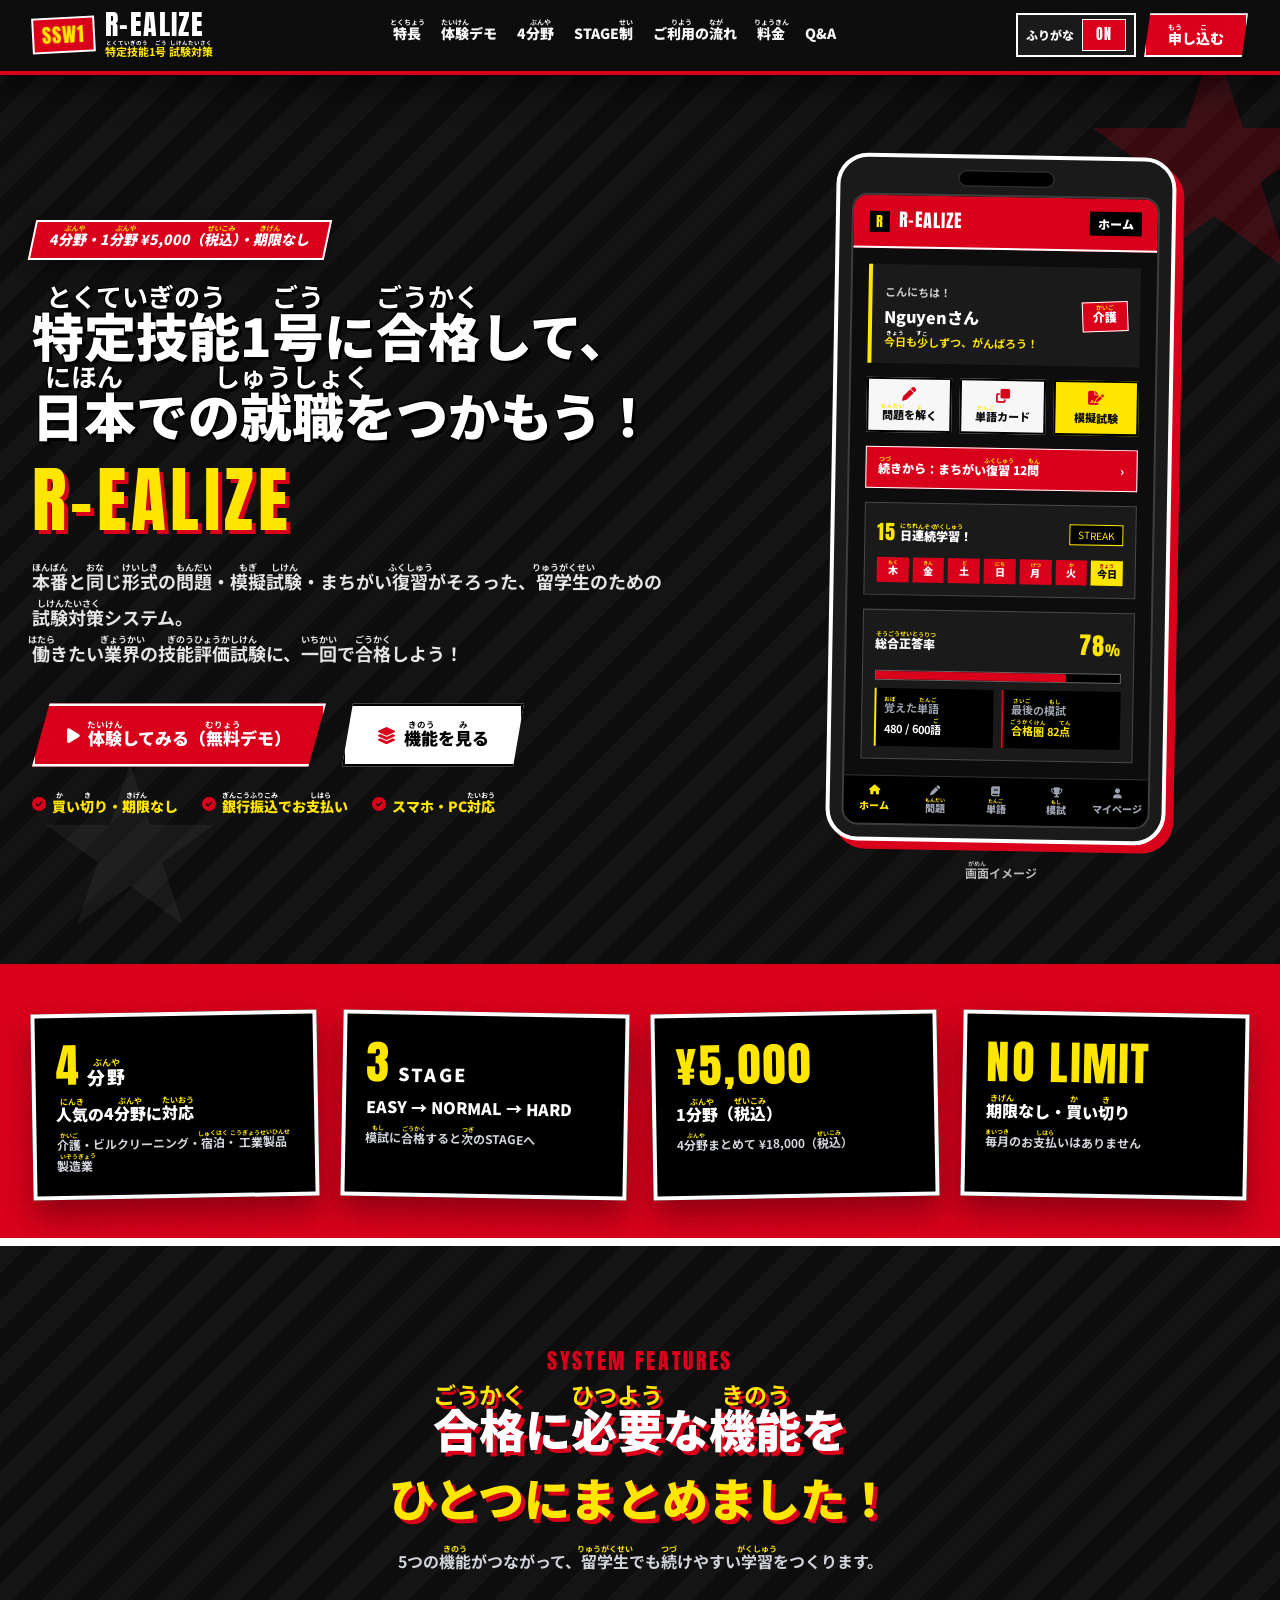
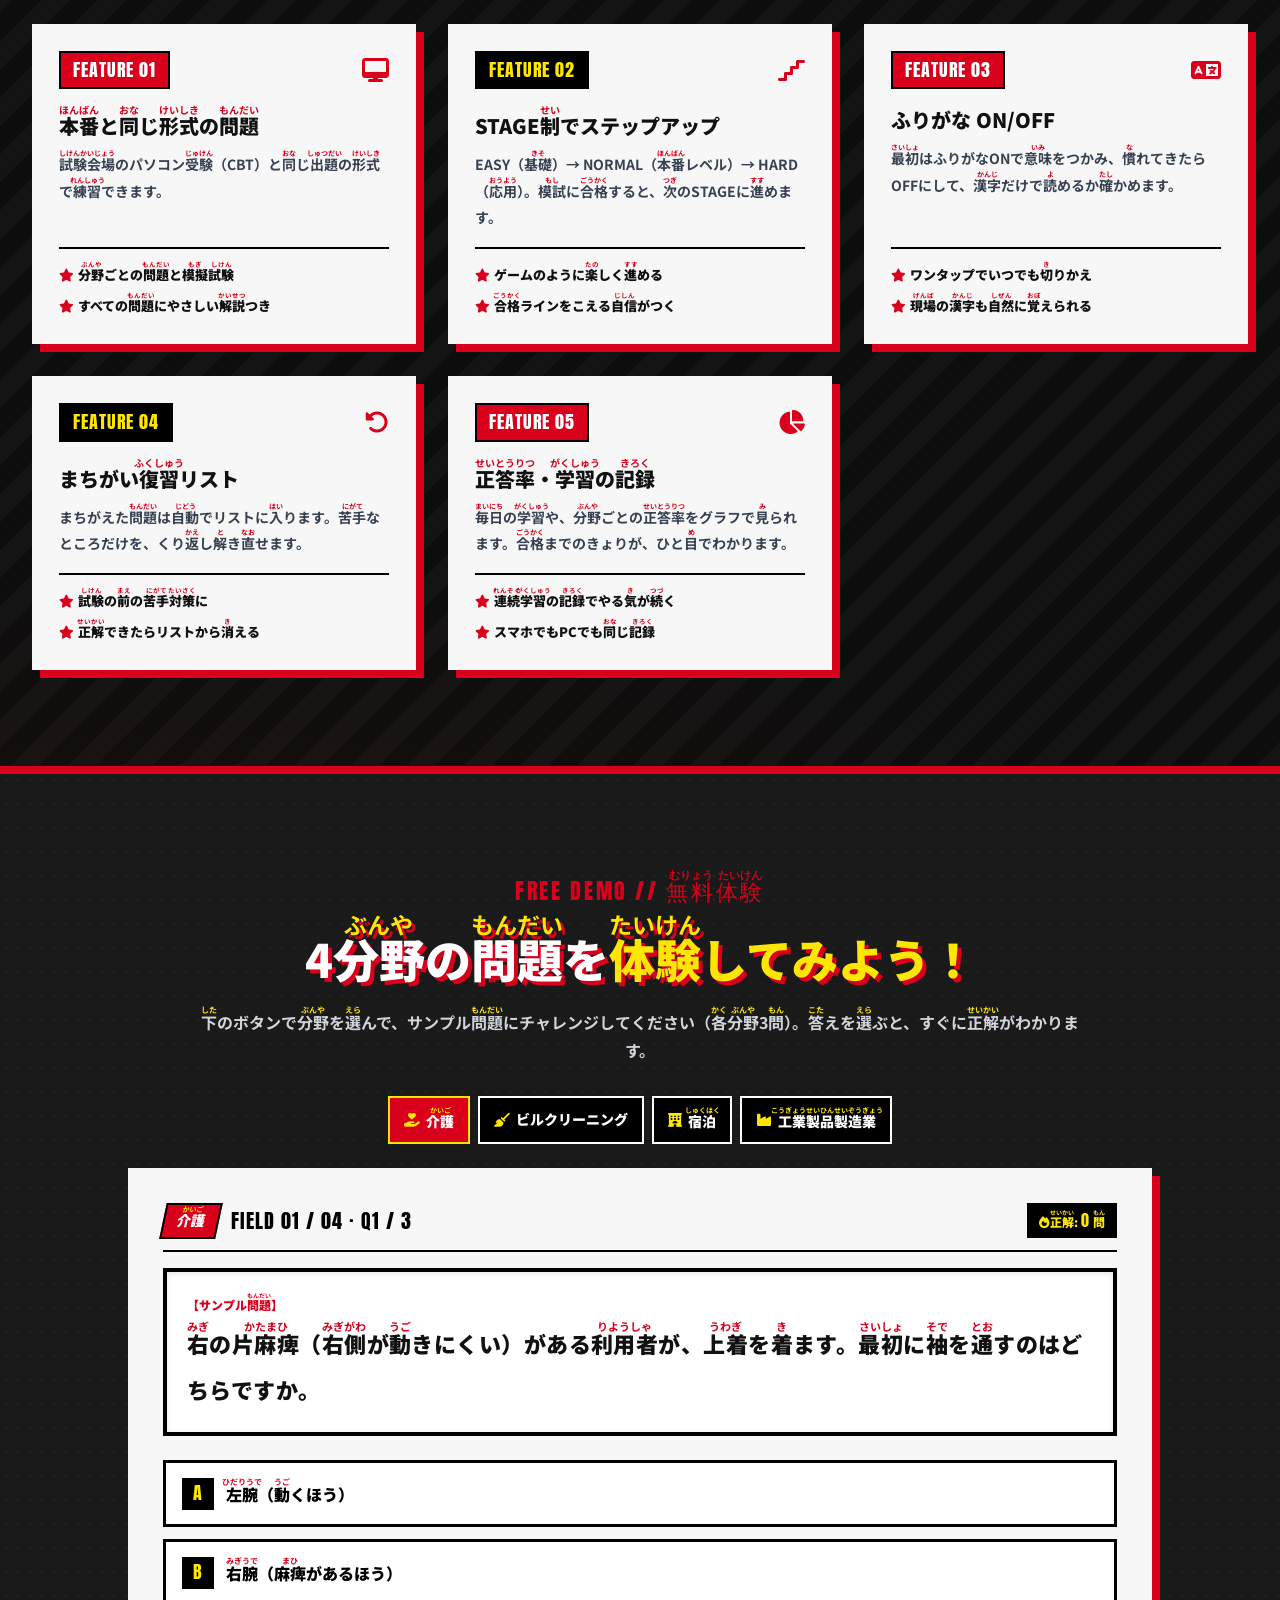
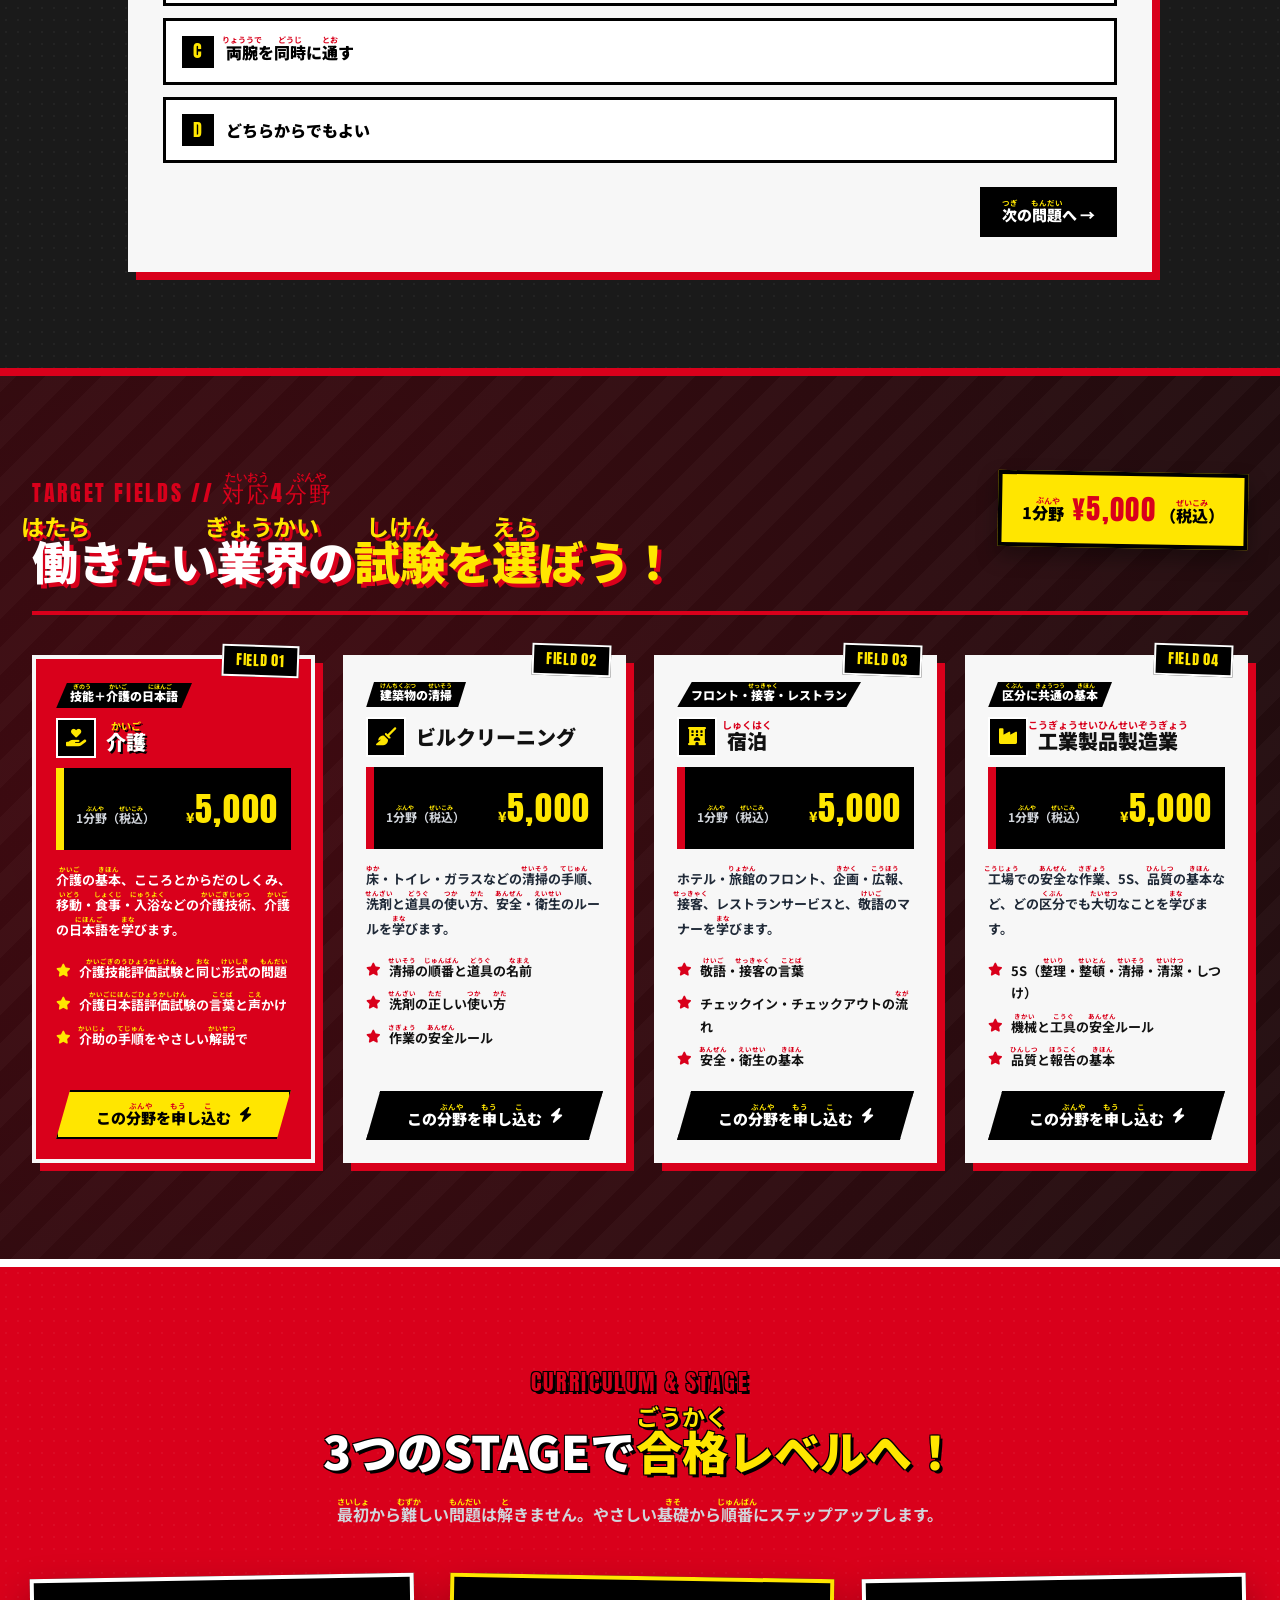
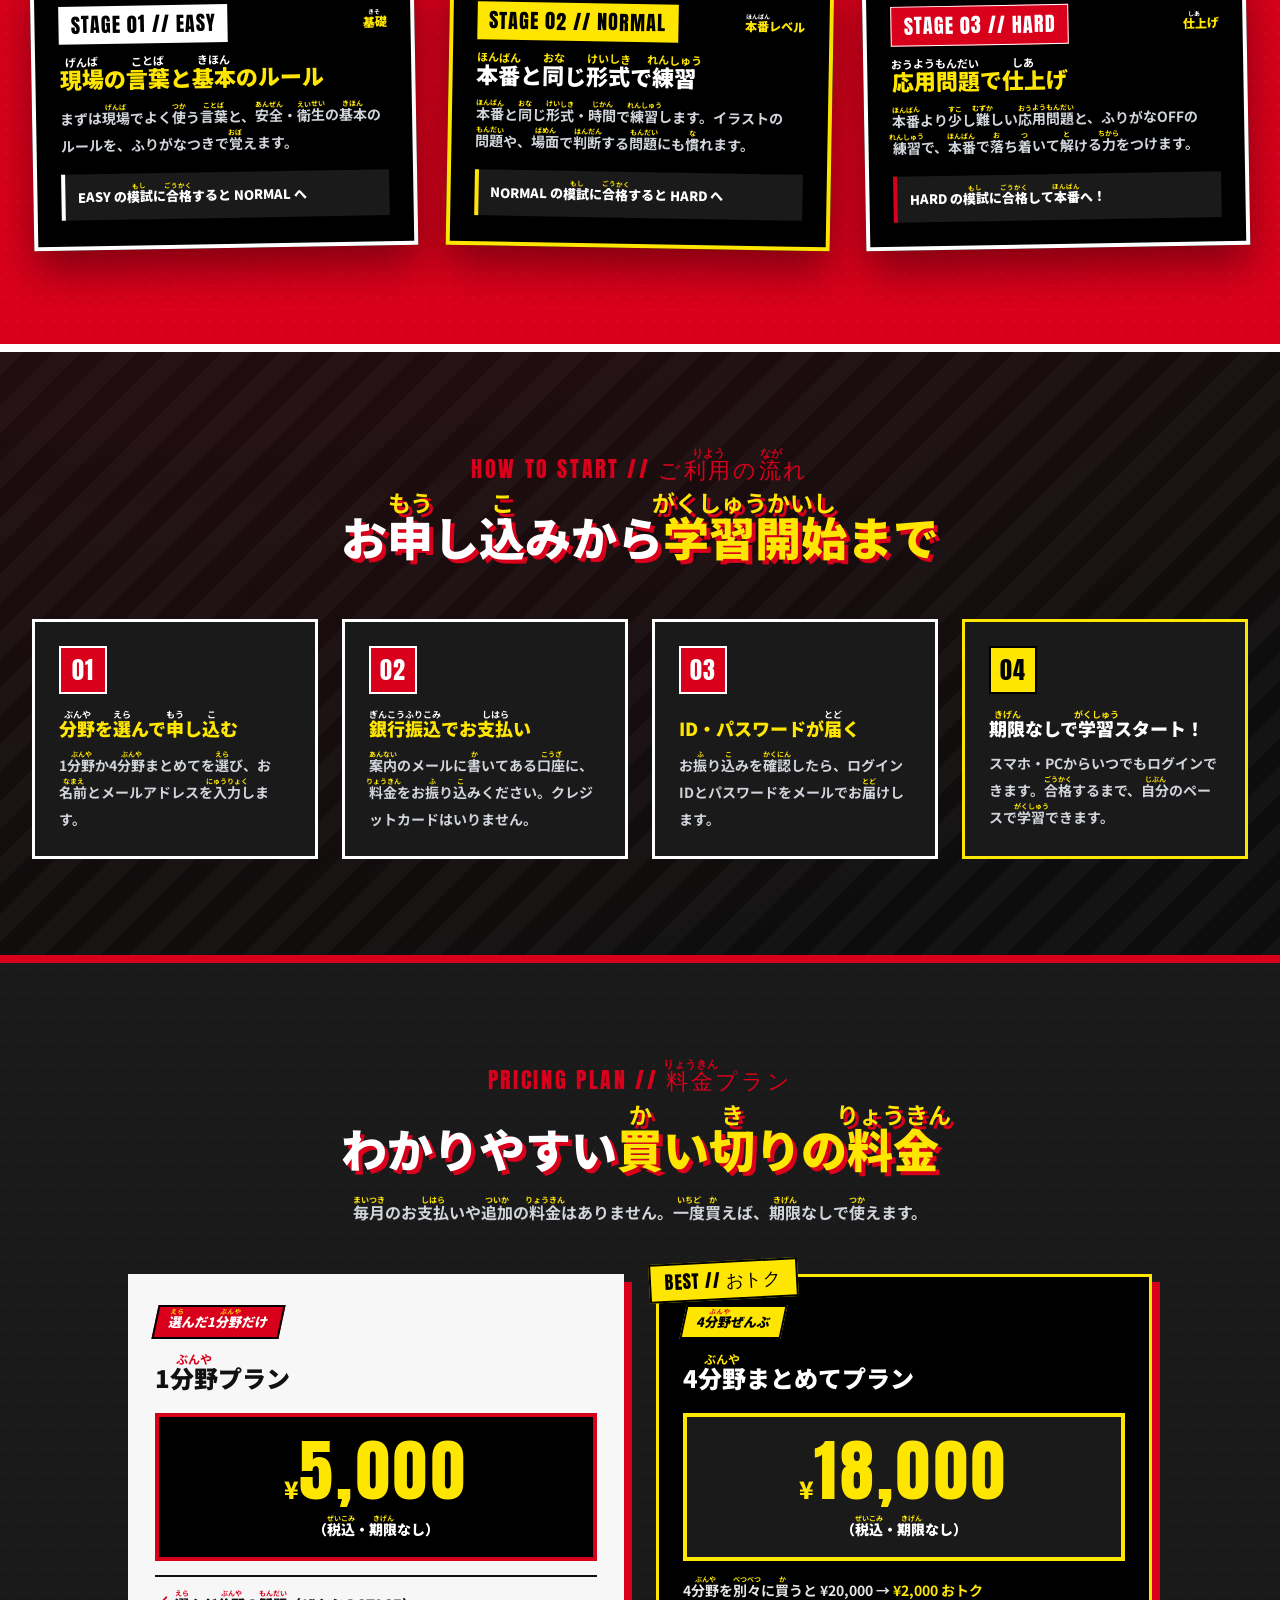
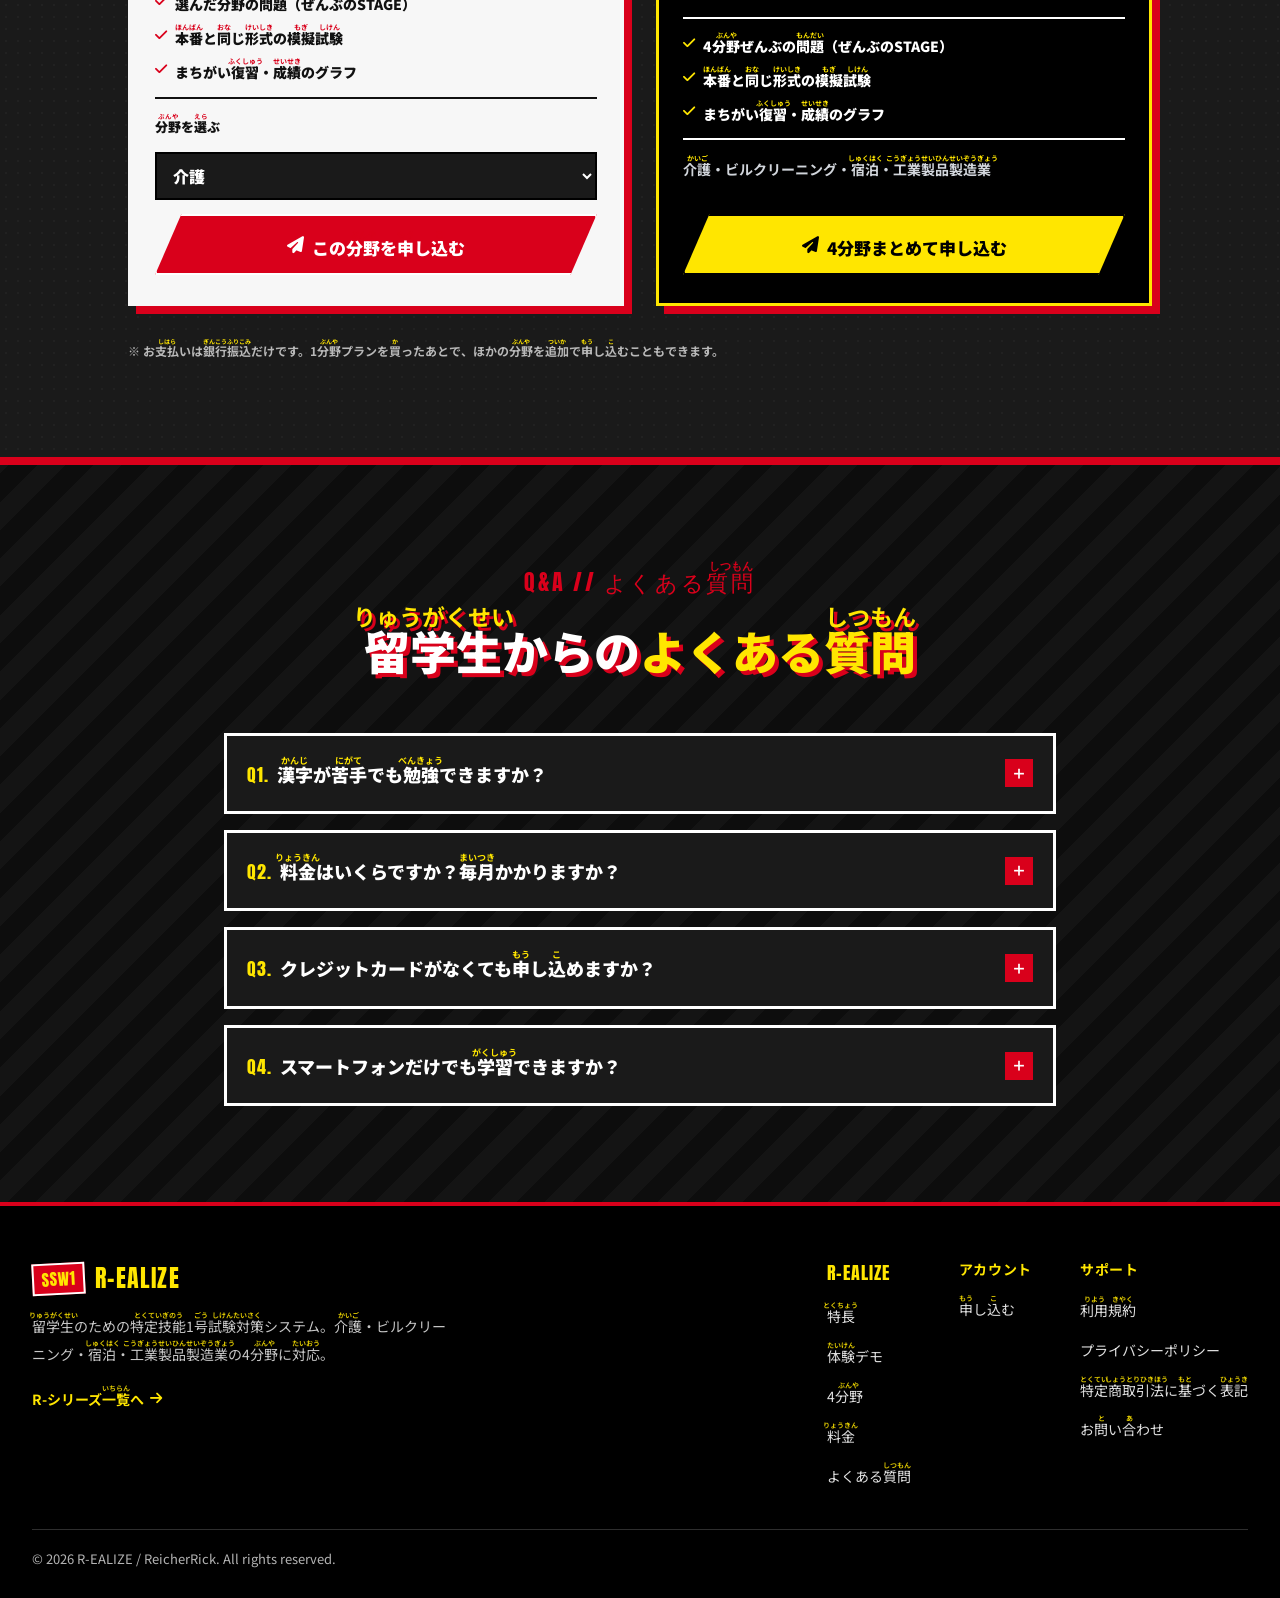
==== commit 833612f3: "LP を修正（ふりがなデモ料金特商法フッター）" ====
--- a/frontend/user/index.html
+++ b/frontend/user/index.html
@@ -10,7 +10,7 @@
   <link rel="preconnect" href="https://fonts.gstatic.com" crossorigin>
   <link href="https://fonts.googleapis.com/css2?family=Anton&family=Noto+Sans+JP:wght@500;700;900&display=swap" rel="stylesheet">
   <link rel="stylesheet" href="https://cdnjs.cloudflare.com/ajax/libs/font-awesome/6.5.1/css/all.min.css">
-  <link rel="stylesheet" href="css/lp.css?v=20261119a">
+  <link rel="stylesheet" href="css/lp.css?v=20261119b">
 </head>
 <body id="top">
 
@@ -28,7 +28,7 @@
   <div id="apply-modal" class="modal" hidden>
     <div class="modal-card light box" role="dialog" aria-modal="true" aria-labelledby="apply-title">
       <div class="modal-ribbon en">APPLY // <ruby>申込<rt>もうしこみ</rt></ruby></div>
-      <button type="button" id="apply-close" class="modal-close" aria-label="閉じる">✕</button>
+      <button type="button" id="apply-close" class="modal-close" data-close aria-label="閉じる">✕</button>
       <h3 id="apply-title" class="modal-title"><ruby>受付<rt>うけつけ</rt></ruby>の<ruby>準備中<rt>じゅんびちゅう</rt></ruby>です</h3>
       <p class="modal-text">
         R-EALIZE は、いま<ruby>申<rt>もう</rt></ruby>し<ruby>込<rt>こ</rt></ruby>みの<ruby>受付<rt>うけつけ</rt></ruby>を<ruby>準備<rt>じゅんび</rt></ruby>しています。<ruby>受付<rt>うけつけ</rt></ruby>を<ruby>始<rt>はじ</rt></ruby>めるまで、もう<ruby>少<rt>すこ</rt></ruby>しお<ruby>待<rt>ま</rt></ruby>ちください。
@@ -43,8 +43,37 @@
         <a class="btn btn-red btn-clip" href="https://jprojectsriki-cpu.github.io/rikis_collection/#contact" target="_blank" rel="noopener">
           <i class="fa-solid fa-envelope" aria-hidden="true"></i><span>お<ruby>問<rt>と</rt></ruby>い<ruby>合<rt>あ</rt></ruby>わせ</span>
         </a>
-        <button type="button" id="apply-back" class="btn btn-gray"><ruby>戻<rt>もど</rt></ruby>る</button>
-      </div>
+        <button type="button" id="apply-back" class="btn btn-gray" data-close><span><ruby>戻<rt>もど</rt></ruby>る</span></button>
+      </div>
+    </div>
+  </div>
+
+  <!-- 特定商取引法に基づく表記 -->
+  <div id="law-modal" class="modal" hidden>
+    <div class="modal-card doc-card light" role="dialog" aria-modal="true" aria-labelledby="law-title">
+      <button type="button" class="modal-close" data-close aria-label="閉じる">✕</button>
+      <h3 id="law-title" class="modal-title"><ruby>特定<rt>とくてい</rt></ruby><ruby>商取引法<rt>しょうとりひきほう</rt></ruby>に<ruby>基<rt>もと</rt></ruby>づく<ruby>表記<rt>ひょうき</rt></ruby></h3>
+      <dl class="law">
+      <div><dt>販売事業者名</dt><dd>ReicherRick</dd></div>
+      <div><dt>代表者</dt><dd>中村 力</dd></div>
+      <div><dt>所在地</dt><dd>〒902-0062 沖縄県那覇市字松川362番地9　シティテラス松川402号</dd></div>
+      <div><dt>電話番号</dt><dd>080-9107-4916</dd></div>
+      <div><dt>販売価格</dt><dd>1分野 ¥5,000（税込）／4分野まとめて ¥18,000（税込）。どちらも買い切り・期限なし</dd></div>
+      <div><dt>お支払い方法</dt><dd>銀行振込のみ（振込手数料はお客様のご負担）</dd></div>
+      <div><dt>お支払い時期</dt><dd>お申し込みから7日以内</dd></div>
+      <div><dt>サービスの提供時期</dt><dd>入金を確認し、アカウントを発行した時点から、期限なくご利用いただけます。</dd></div>
+      <div><dt>返金</dt><dd>アカウント発行前は全額を返金します。発行後は、原則として返金できません。</dd></div>
+      <div><dt>お問い合わせ</dt><dd><a href="https://jprojectsriki-cpu.github.io/rikis_collection/#contact" target="_blank" rel="noopener">お問い合わせページ</a></dd></div>
+      </dl>
+    </div>
+  </div>
+
+  <!-- 利用規約・プライバシーポリシー（準備中） -->
+  <div id="doc-modal" class="modal" hidden>
+    <div class="modal-card doc-card light" role="dialog" aria-modal="true" aria-labelledby="doc-title">
+      <button type="button" class="modal-close" data-close aria-label="閉じる">✕</button>
+      <h3 id="doc-title" class="modal-title"></h3>
+      <p class="modal-text"><ruby>申<rt>もう</rt></ruby>し<ruby>込<rt>こ</rt></ruby>みの<ruby>受付<rt>うけつけ</rt></ruby>を<ruby>始<rt>はじ</rt></ruby>めるまでに<ruby>掲載<rt>けいさい</rt></ruby>します。もう<ruby>少<rt>すこ</rt></ruby>しお<ruby>待<rt>ま</rt></ruby>ちください。</p>
     </div>
   </div>
 
@@ -115,7 +144,7 @@
           </h1>
 
           <p class="hero-lead">
-            <ruby>本番<rt>ほんばん</rt></ruby>と<ruby>同<rt>おな</rt></ruby>じ<ruby>形式<rt>けいしき</rt></ruby>の<ruby>問題<rt>もんだい</rt></ruby>・<ruby>現場<rt>げんば</rt></ruby>の<ruby>単語<rt>たんご</rt></ruby>カード・<ruby>模擬<rt>もぎ</rt></ruby><ruby>試験<rt>しけん</rt></ruby>がそろった、<ruby>留学生<rt>りゅうがくせい</rt></ruby>のための<ruby>試験対策<rt>しけんたいさく</rt></ruby>システム。<br>
+            <ruby>本番<rt>ほんばん</rt></ruby>と<ruby>同<rt>おな</rt></ruby>じ<ruby>形式<rt>けいしき</rt></ruby>の<ruby>問題<rt>もんだい</rt></ruby>・<ruby>模擬<rt>もぎ</rt></ruby><ruby>試験<rt>しけん</rt></ruby>・まちがい<ruby>復習<rt>ふくしゅう</rt></ruby>がそろった、<ruby>留学生<rt>りゅうがくせい</rt></ruby>のための<ruby>試験対策<rt>しけんたいさく</rt></ruby>システム。<br>
             <ruby>働<rt>はたら</rt></ruby>きたい<ruby>業界<rt>ぎょうかい</rt></ruby>の<ruby>技能評価試験<rt>ぎのうひょうかしけん</rt></ruby>に、<ruby>一<rt>いち</rt></ruby><ruby>回<rt>かい</rt></ruby>で<ruby>合格<rt>ごうかく</rt></ruby>しよう！
           </p>
 
@@ -228,7 +257,7 @@
       <div class="sec-head reveal">
         <span class="sec-en en">SYSTEM FEATURES</span>
         <h2 class="sec-title stroke-red"><ruby>合格<rt>ごうかく</rt></ruby>に<ruby>必要<rt>ひつよう</rt></ruby>な<ruby>機能<rt>きのう</rt></ruby>を<br><span class="t-yellow">ひとつにまとめました！</span></h2>
-        <p class="sec-lead">6つの<ruby>機能<rt>きのう</rt></ruby>がつながって、<ruby>留学生<rt>りゅうがくせい</rt></ruby>でも<ruby>続<rt>つづ</rt></ruby>けやすい<ruby>学習<rt>がくしゅう</rt></ruby>をつくります。</p>
+        <p class="sec-lead">5つの<ruby>機能<rt>きのう</rt></ruby>がつながって、<ruby>留学生<rt>りゅうがくせい</rt></ruby>でも<ruby>続<rt>つづ</rt></ruby>けやすい<ruby>学習<rt>がくしゅう</rt></ruby>をつくります。</p>
       </div>
 
       <div class="feat-grid">
@@ -263,17 +292,7 @@
         </article>
 
         <article class="feat light box reveal">
-          <div class="feat-top"><span class="feat-no is-black en">FEATURE 04</span><i class="fa-solid fa-clone" aria-hidden="true"></i></div>
-          <h3><ruby>現場<rt>げんば</rt></ruby>の<ruby>単語<rt>たんご</rt></ruby>カード</h3>
-          <p><ruby>介護<rt>かいご</rt></ruby>・<ruby>清掃<rt>せいそう</rt></ruby>・ホテル・<ruby>工場<rt>こうじょう</rt></ruby>で<ruby>使<rt>つか</rt></ruby>う<ruby>言葉<rt>ことば</rt></ruby>を、カードでスキマ<ruby>時間<rt>じかん</rt></ruby>に<ruby>覚<rt>おぼ</rt></ruby>えられます。</p>
-          <ul>
-            <li><i class="fa-solid fa-star" aria-hidden="true"></i>「<ruby>覚<rt>おぼ</rt></ruby>えた」「もう<ruby>一度<rt>いちど</rt></ruby>」で<ruby>分<rt>わ</rt></ruby>けられる</li>
-            <li><i class="fa-solid fa-star" aria-hidden="true"></i><ruby>就職<rt>しゅうしょく</rt></ruby>したあとの<ruby>仕事<rt>しごと</rt></ruby>でも<ruby>役<rt>やく</rt></ruby>に<ruby>立<rt>た</rt></ruby>つ</li>
-          </ul>
-        </article>
-
-        <article class="feat light box reveal" style="transition-delay:150ms">
-          <div class="feat-top"><span class="feat-no en">FEATURE 05</span><i class="fa-solid fa-rotate-left" aria-hidden="true"></i></div>
+          <div class="feat-top"><span class="feat-no is-black en">FEATURE 04</span><i class="fa-solid fa-rotate-left" aria-hidden="true"></i></div>
           <h3>まちがい<ruby>復習<rt>ふくしゅう</rt></ruby>リスト</h3>
           <p>まちがえた<ruby>問題<rt>もんだい</rt></ruby>は<ruby>自動<rt>じどう</rt></ruby>でリストに<ruby>入<rt>はい</rt></ruby>ります。<ruby>苦手<rt>にがて</rt></ruby>なところだけを、くり<ruby>返<rt>かえ</rt></ruby>し<ruby>解<rt>と</rt></ruby>き<ruby>直<rt>なお</rt></ruby>せます。</p>
           <ul>
@@ -282,8 +301,8 @@
           </ul>
         </article>
 
-        <article class="feat light box reveal" style="transition-delay:300ms">
-          <div class="feat-top"><span class="feat-no is-black en">FEATURE 06</span><i class="fa-solid fa-chart-pie" aria-hidden="true"></i></div>
+        <article class="feat light box reveal" style="transition-delay:150ms">
+          <div class="feat-top"><span class="feat-no en">FEATURE 05</span><i class="fa-solid fa-chart-pie" aria-hidden="true"></i></div>
           <h3><ruby>正答率<rt>せいとうりつ</rt></ruby>・<ruby>学習<rt>がくしゅう</rt></ruby>の<ruby>記録<rt>きろく</rt></ruby></h3>
           <p><ruby>毎日<rt>まいにち</rt></ruby>の<ruby>学習<rt>がくしゅう</rt></ruby>や、<ruby>分野<rt>ぶんや</rt></ruby>ごとの<ruby>正答率<rt>せいとうりつ</rt></ruby>をグラフで<ruby>見<rt>み</rt></ruby>られます。<ruby>合格<rt>ごうかく</rt></ruby>までのきょりが、ひと<ruby>目<rt>め</rt></ruby>でわかります。</p>
           <ul>
@@ -301,7 +320,7 @@
         <div class="sec-head reveal">
           <span class="sec-en en t-yellow">FREE DEMO // <ruby>無料<rt>むりょう</rt></ruby><ruby>体験<rt>たいけん</rt></ruby></span>
           <h2 class="sec-title stroke-red">4<ruby>分野<rt>ぶんや</rt></ruby>の<ruby>問題<rt>もんだい</rt></ruby>を<span class="t-yellow"><ruby>体験<rt>たいけん</rt></ruby>してみよう！</span></h2>
-          <p class="sec-lead"><ruby>下<rt>した</rt></ruby>のボタンで<ruby>分野<rt>ぶんや</rt></ruby>を<ruby>選<rt>えら</rt></ruby>んで、サンプル<ruby>問題<rt>もんだい</rt></ruby>にチャレンジしてください（<ruby>各<rt>かく</rt></ruby><ruby>分野<rt>ぶんや</rt></ruby>3<ruby>問<rt>もん</rt></ruby>）。</p>
+          <p class="sec-lead"><ruby>下<rt>した</rt></ruby>のボタンで<ruby>分野<rt>ぶんや</rt></ruby>を<ruby>選<rt>えら</rt></ruby>んで、サンプル<ruby>問題<rt>もんだい</rt></ruby>にチャレンジしてください（<ruby>各<rt>かく</rt></ruby><ruby>分野<rt>ぶんや</rt></ruby>3<ruby>問<rt>もん</rt></ruby>）。<ruby>答<rt>こた</rt></ruby>えを<ruby>選<rt>えら</rt></ruby>ぶと、すぐに<ruby>正解<rt>せいかい</rt></ruby>がわかります。</p>
         </div>
 
         <div id="demo-fields" class="demo-fields reveal" style="transition-delay:150ms"></div>
@@ -324,23 +343,16 @@
 
           <div id="q-choices" class="demo-choices"></div>
 
-          <div class="demo-bar">
-            <div class="demo-sel">
-              <span class="demo-sel-tag"><ruby>選択中<rt>せんたくちゅう</rt></ruby></span>
-              <span id="q-selected" class="demo-sel-text"></span>
-            </div>
-            <div class="demo-btns">
-              <button type="button" id="q-check" class="btn btn-red btn-clip"><i class="fa-solid fa-check" aria-hidden="true"></i><span><ruby>答<rt>こた</rt></ruby>えを<ruby>決<rt>き</rt></ruby>める</span></button>
-              <button type="button" id="q-next" class="btn btn-black"></button>
-            </div>
-          </div>
-
           <div id="q-exp" class="demo-exp dark" hidden aria-live="polite">
             <div class="demo-exp-head">
               <span id="q-result" class="result-badge en">RESULT</span>
               <h3>やさしい<ruby>解説<rt>かいせつ</rt></ruby></h3>
             </div>
             <p id="q-exp-text"></p>
+          </div>
+
+          <div class="demo-bar">
+            <button type="button" id="q-next" class="btn btn-black"></button>
           </div>
         </div>
       </div>
@@ -441,6 +453,11 @@
               <span class="plan-yen">¥</span><span class="plan-num en">5,000</span>
               <span class="plan-note">（<ruby>税込<rt>ぜいこみ</rt></ruby>・<ruby>期限<rt>きげん</rt></ruby>なし）</span>
             </div>
+            <ul class="plan-inc">
+              <li><i class="fa-solid fa-check" aria-hidden="true"></i><span><ruby>選<rt>えら</rt></ruby>んだ<ruby>分野<rt>ぶんや</rt></ruby>の<ruby>問題<rt>もんだい</rt></ruby>（ぜんぶのSTAGE）</span></li>
+              <li><i class="fa-solid fa-check" aria-hidden="true"></i><span><ruby>本番<rt>ほんばん</rt></ruby>と<ruby>同<rt>おな</rt></ruby>じ<ruby>形式<rt>けいしき</rt></ruby>の<ruby>模擬<rt>もぎ</rt></ruby><ruby>試験<rt>しけん</rt></ruby></span></li>
+              <li><i class="fa-solid fa-check" aria-hidden="true"></i><span>まちがい<ruby>復習<rt>ふくしゅう</rt></ruby>・<ruby>成績<rt>せいせき</rt></ruby>のグラフ</span></li>
+            </ul>
             <label for="plan-select" class="plan-label"><ruby>分野<rt>ぶんや</rt></ruby>を<ruby>選<rt>えら</rt></ruby>ぶ</label>
             <select id="plan-select" class="plan-select">
               <option value="kaigo">介護</option>
@@ -462,6 +479,11 @@
               <span class="plan-note">（<ruby>税込<rt>ぜいこみ</rt></ruby>・<ruby>期限<rt>きげん</rt></ruby>なし）</span>
             </div>
             <p class="plan-save">4<ruby>分野<rt>ぶんや</rt></ruby>を<ruby>別々<rt>べつべつ</rt></ruby>に<ruby>買<rt>か</rt></ruby>うと ¥20,000 → <b>¥2,000 おトク</b></p>
+            <ul class="plan-inc">
+              <li><i class="fa-solid fa-check" aria-hidden="true"></i><span>4<ruby>分野<rt>ぶんや</rt></ruby>ぜんぶの<ruby>問題<rt>もんだい</rt></ruby>（ぜんぶのSTAGE）</span></li>
+              <li><i class="fa-solid fa-check" aria-hidden="true"></i><span><ruby>本番<rt>ほんばん</rt></ruby>と<ruby>同<rt>おな</rt></ruby>じ<ruby>形式<rt>けいしき</rt></ruby>の<ruby>模擬<rt>もぎ</rt></ruby><ruby>試験<rt>しけん</rt></ruby></span></li>
+              <li><i class="fa-solid fa-check" aria-hidden="true"></i><span>まちがい<ruby>復習<rt>ふくしゅう</rt></ruby>・<ruby>成績<rt>せいせき</rt></ruby>のグラフ</span></li>
+            </ul>
             <p class="plan-fields"><ruby>介護<rt>かいご</rt></ruby>・ビルクリーニング・<ruby>宿泊<rt>しゅくはく</rt></ruby>・<ruby>工業製品製造業<rt>こうぎょうせいひんせいぞうぎょう</rt></ruby></p>
             <button type="button" class="btn btn-yellow btn-clip btn-block" data-apply="all">
               <i class="fa-solid fa-paper-plane" aria-hidden="true"></i><span>4<ruby>分野<rt>ぶんや</rt></ruby>まとめて<ruby>申<rt>もう</rt></ruby>し<ruby>込<rt>こ</rt></ruby>む</span>
@@ -469,12 +491,6 @@
           </div>
         </div>
 
-        <ul class="plan-includes reveal">
-          <li><i class="fa-solid fa-check" aria-hidden="true"></i><ruby>分野<rt>ぶんや</rt></ruby>ごとの<ruby>問題<rt>もんだい</rt></ruby>（ぜんぶのSTAGE）</li>
-          <li><i class="fa-solid fa-check" aria-hidden="true"></i><ruby>本番<rt>ほんばん</rt></ruby>と<ruby>同<rt>おな</rt></ruby>じ<ruby>形式<rt>けいしき</rt></ruby>の<ruby>模擬<rt>もぎ</rt></ruby><ruby>試験<rt>しけん</rt></ruby></li>
-          <li><i class="fa-solid fa-check" aria-hidden="true"></i>ふりがなつきの<ruby>単語<rt>たんご</rt></ruby>カード</li>
-          <li><i class="fa-solid fa-check" aria-hidden="true"></i>まちがい<ruby>復習<rt>ふくしゅう</rt></ruby>・<ruby>成績<rt>せいせき</rt></ruby>のグラフ</li>
-        </ul>
         <p class="plan-small">※ お<ruby>支払<rt>しはら</rt></ruby>いは<ruby>銀行<rt>ぎんこう</rt></ruby><ruby>振込<rt>ふりこみ</rt></ruby>だけです。1<ruby>分野<rt>ぶんや</rt></ruby>プランを<ruby>買<rt>か</rt></ruby>ったあとで、ほかの<ruby>分野<rt>ぶんや</rt></ruby>を<ruby>追加<rt>ついか</rt></ruby>で<ruby>申<rt>もう</rt></ruby>し<ruby>込<rt>こ</rt></ruby>むこともできます。</p>
       </div>
     </section>
@@ -486,7 +502,7 @@
         <h2 class="sec-title stroke-red"><ruby>留学生<rt>りゅうがくせい</rt></ruby>からの<span class="t-yellow">よくある<ruby>質問<rt>しつもん</rt></ruby></span></h2>
       </div>
       <div class="faq-list">
-        <details class="faq dark reveal" open>
+        <details class="faq dark reveal">
           <summary><span><span class="faq-q en">Q1.</span><ruby>漢字<rt>かんじ</rt></ruby>が<ruby>苦手<rt>にがて</rt></ruby>でも<ruby>勉強<rt>べんきょう</rt></ruby>できますか？</span><span class="faq-plus" aria-hidden="true">＋</span></summary>
           <p>はい、<ruby>大丈夫<rt>だいじょうぶ</rt></ruby>です！<ruby>画面<rt>がめん</rt></ruby>の<ruby>右上<rt>みぎうえ</rt></ruby>の「ふりがな」をONにすると、<ruby>問題<rt>もんだい</rt></ruby>・<ruby>選択肢<rt>せんたくし</rt></ruby>・<ruby>解説<rt>かいせつ</rt></ruby>にふりがなが<ruby>出<rt>で</rt></ruby>ます。<ruby>本番<rt>ほんばん</rt></ruby>の<ruby>前<rt>まえ</rt></ruby>はOFFにして<ruby>練習<rt>れんしゅう</rt></ruby>することもできます。</p>
         </details>
@@ -505,48 +521,49 @@
       </div>
     </section>
 
-    <!-- 10. 特定商取引法に基づく表記 -->
-    <section id="law" class="sec container law-sec">
-      <div class="sec-head reveal">
-        <span class="sec-en en">LEGAL NOTICE</span>
-        <h2 class="sec-title sec-title-sm">特定商取引法に基づく表記</h2>
-      </div>
-      <dl class="law light reveal">
-        <div><dt>販売事業者名</dt><dd>ReicherRick</dd></div>
-        <div><dt>代表者</dt><dd>中村 力</dd></div>
-        <div><dt>所在地</dt><dd>〒902-0062 沖縄県那覇市字松川362番地9　シティテラス松川402号</dd></div>
-        <div><dt>電話番号</dt><dd>080-9107-4916</dd></div>
-        <div><dt>販売価格</dt><dd>1分野 ¥5,000（税込）／4分野まとめて ¥18,000（税込）。どちらも買い切り・期限なし</dd></div>
-        <div><dt>お支払い方法</dt><dd>銀行振込のみ（振込手数料はお客様のご負担）</dd></div>
-        <div><dt>お支払い時期</dt><dd>お申し込みから7日以内</dd></div>
-        <div><dt>サービスの提供時期</dt><dd>入金を確認し、アカウントを発行した時点から、期限なくご利用いただけます。</dd></div>
-        <div><dt>返金</dt><dd>アカウント発行前は全額を返金します。発行後は、原則として返金できません。</dd></div>
-        <div><dt>お問い合わせ</dt><dd><a href="https://jprojectsriki-cpu.github.io/rikis_collection/#contact" target="_blank" rel="noopener">お問い合わせページ</a></dd></div>
-      </dl>
-    </section>
-
   </main>
 
-  <footer class="ft">
-    <div class="ft-in container">
-      <div class="ft-brand">
-        <div class="ft-name"><span class="en">R-EALIZE</span><ruby>留学生<rt>りゅうがくせい</rt></ruby>向け <ruby>特定技能<rt>とくていぎのう</rt></ruby>1<ruby>号<rt>ごう</rt></ruby> <ruby>試験対策<rt>しけんたいさく</rt></ruby>システム</div>
-        <p><ruby>対応<rt>たいおう</rt></ruby>4<ruby>分野<rt>ぶんや</rt></ruby>：<ruby>介護<rt>かいご</rt></ruby>・ビルクリーニング・<ruby>宿泊<rt>しゅくはく</rt></ruby>・<ruby>工業製品製造業<rt>こうぎょうせいひんせいぞうぎょう</rt></ruby>（1<ruby>分野<rt>ぶんや</rt></ruby> ¥5,000・4<ruby>分野<rt>ぶんや</rt></ruby>まとめて ¥18,000、<ruby>税込<rt>ぜいこみ</rt></ruby>）</p>
-      </div>
-      <nav class="ft-nav" aria-label="フッターメニュー">
-        <a href="#features"><ruby>特長<rt>とくちょう</rt></ruby></a>
-        <a href="#demo"><ruby>体験<rt>たいけん</rt></ruby>デモ</a>
-        <a href="#fields">4<ruby>分野<rt>ぶんや</rt></ruby></a>
-        <a href="#pricing"><ruby>料金<rt>りょうきん</rt></ruby></a>
-        <a href="#faq">Q&amp;A</a>
-        <a href="#law">特定商取引法に基づく表記</a>
-        <a href="https://jprojectsriki-cpu.github.io/rikis_collection/#contact" target="_blank" rel="noopener">お<ruby>問<rt>と</rt></ruby>い<ruby>合<rt>あ</rt></ruby>わせ</a>
-        <a href="https://jprojectsriki-cpu.github.io/rikis_collection/">R-SERIES <ruby>一覧<rt>いちらん</rt></ruby>へ</a>
-      </nav>
+  <footer class="site-footer">
+    <div class="container">
+      <div class="footer-grid">
+        <div class="footer-brand">
+          <div class="footer-logo">
+            <span class="logo-mark en">SSW1</span>
+            <span class="brand-name en">R-EALIZE</span>
+          </div>
+          <p><ruby>留学生<rt>りゅうがくせい</rt></ruby>のための<ruby>特定技能<rt>とくていぎのう</rt></ruby>1<ruby>号<rt>ごう</rt></ruby><ruby>試験対策<rt>しけんたいさく</rt></ruby>システム。<ruby>介護<rt>かいご</rt></ruby>・ビルクリーニング・<ruby>宿泊<rt>しゅくはく</rt></ruby>・<ruby>工業製品製造業<rt>こうぎょうせいひんせいぞうぎょう</rt></ruby>の4<ruby>分野<rt>ぶんや</rt></ruby>に<ruby>対応<rt>たいおう</rt></ruby>。</p>
+          <a class="footer-series" href="https://jprojectsriki-cpu.github.io/rikis_collection/"><span>R-シリーズ<ruby>一覧<rt>いちらん</rt></ruby>へ</span><i class="fa-solid fa-arrow-right" aria-hidden="true"></i></a>
+        </div>
+        <div class="footer-col">
+          <p class="footer-head en">R-EALIZE</p>
+          <ul>
+            <li><a href="#features"><ruby>特長<rt>とくちょう</rt></ruby></a></li>
+            <li><a href="#demo"><ruby>体験<rt>たいけん</rt></ruby>デモ</a></li>
+            <li><a href="#fields">4<ruby>分野<rt>ぶんや</rt></ruby></a></li>
+            <li><a href="#pricing"><ruby>料金<rt>りょうきん</rt></ruby></a></li>
+            <li><a href="#faq">よくある<ruby>質問<rt>しつもん</rt></ruby></a></li>
+          </ul>
+        </div>
+        <div class="footer-col">
+          <p class="footer-head">アカウント</p>
+          <ul>
+            <li><a href="#pricing"><ruby>申<rt>もう</rt></ruby>し<ruby>込<rt>こ</rt></ruby>む</a></li>
+          </ul>
+        </div>
+        <div class="footer-col">
+          <p class="footer-head">サポート</p>
+          <ul>
+            <li><button type="button" data-doc="利用規約"><ruby>利用<rt>りよう</rt></ruby><ruby>規約<rt>きやく</rt></ruby></button></li>
+            <li><button type="button" data-doc="プライバシーポリシー">プライバシーポリシー</button></li>
+            <li><button type="button" data-open="law-modal"><ruby>特定<rt>とくてい</rt></ruby><ruby>商取引法<rt>しょうとりひきほう</rt></ruby>に<ruby>基<rt>もと</rt></ruby>づく<ruby>表記<rt>ひょうき</rt></ruby></button></li>
+            <li><a href="https://jprojectsriki-cpu.github.io/rikis_collection/#contact">お<ruby>問<rt>と</rt></ruby>い<ruby>合<rt>あ</rt></ruby>わせ</a></li>
+          </ul>
+        </div>
+      </div>
+      <p class="copyright">© 2026 R-EALIZE / ReicherRick. All rights reserved.</p>
     </div>
-    <p class="ft-copy">© 2026 R-EALIZE / ReicherRick. All rights reserved.</p>
   </footer>
 
-  <script src="js/lp.js?v=20261119a"></script>
+  <script src="js/lp.js?v=20261119b"></script>
 </body>
 </html>
--- a/frontend/user/css/lp.css
+++ b/frontend/user/css/lp.css
@@ -43,7 +43,8 @@
 
 /* ふりがな */
 ruby { ruby-align: center; }
-rt { font-size: .58em; font-weight: 700; letter-spacing: .02em; }
+/* 読みが漢字より長いとき、漢字の間が広がって凸凹にならないよう、ふりがなを左右に少しはみ出させる */
+rt { font-size: .5em; font-weight: 700; letter-spacing: 0; margin-inline: -1em; }
 .light rt { color: var(--red); }
 .dark rt { color: var(--yellow); }
 body.furigana-off rt { display: none; }
@@ -326,24 +327,16 @@
 .choice:disabled { cursor: default; }
 .choice-label { flex-shrink: 0; width: 32px; height: 32px; display: flex; align-items: center; justify-content: center; background: #000; color: var(--yellow); font-size: 18px; }
 .choice-text { line-height: 2; }
-.choice.is-selected { background: var(--yellow); outline: 4px solid var(--red); outline-offset: -1px; }
 .choice.is-correct { background: #dcfce7; border-color: #15803d; outline: 4px solid #15803d; outline-offset: -1px; }
 .choice.is-correct .choice-label { background: #15803d; color: #fff; }
 .choice.is-wrong { background: #e5e5e5; color: #555; outline: none; }
 .choice.is-wrong .choice-label { background: #777; color: #fff; }
 
-.demo-bar { display: flex; flex-direction: column; gap: 16px; align-items: stretch; background: #e5e7eb; border: 2px solid #000; padding: 16px; }
-.demo-sel { font-size: 14px; font-weight: 900; line-height: 2; }
-.demo-sel-tag { background: #000; color: #fff; font-size: 12px; padding: 2px 8px; margin-right: 8px; }
-.demo-sel-tag rt { color: var(--yellow); }
-.demo-sel-text { color: var(--red); }
-.sel-label { background: #000; color: var(--yellow); padding: 0 8px; margin-right: 4px; }
-.demo-btns { display: flex; flex-direction: column; gap: 12px; }
-.demo-btns .btn { width: 100%; }
-.demo-btns .btn-red { font-size: 16px; }
-.demo-btns .btn-black rt { color: var(--yellow); }
-
-.demo-exp { margin-top: 20px; padding: 20px; border-left: 8px solid var(--yellow); }
+.demo-bar { display: flex; justify-content: flex-end; margin-top: 20px; }
+.demo-bar .btn { width: 100%; }
+.demo-bar .btn rt { color: var(--yellow); }
+
+.demo-exp { margin-top: 4px; padding: 20px; border-left: 8px solid var(--yellow); }
 .demo-exp-head { display: flex; flex-wrap: wrap; align-items: center; gap: 8px; margin-bottom: 8px; }
 .demo-exp-head h3 { font-size: 18px; font-weight: 900; color: var(--yellow); }
 .demo-exp-head h3 rt { color: #fff; }
@@ -353,11 +346,7 @@
 .result-badge.is-miss { background: #555; }
 .result-badge.is-warn { background: var(--yellow); color: #000; }
 
-@media (min-width: 640px) {
-  .demo-bar { flex-direction: row; align-items: center; justify-content: space-between; }
-  .demo-btns { flex-direction: row; }
-  .demo-btns .btn { width: auto; }
-}
+@media (min-width: 640px) { .demo-bar .btn { width: auto; } }
 @media (min-width: 768px) {
   .demo { padding: 96px 32px; }
   .demo-card { padding: 32px; }
@@ -468,13 +457,12 @@
 .plan-fields { font-size: 14px; font-weight: 700; color: #d1d5db; flex: 1; }
 .plan .btn { margin-top: auto; font-size: 17px; padding-top: 14px; padding-bottom: 14px; }
 .plan-ribbon { position: absolute; top: -16px; left: -10px; background: var(--yellow); color: #000; font-size: 18px; padding: 2px 14px; border: 2px solid #000; transform: rotate(-3deg); }
-.plan-includes { display: grid; gap: 8px; margin-top: 40px; font-size: 14px; font-weight: 900; }
-.plan-includes li { display: flex; align-items: center; gap: 8px; }
-.plan-includes i { color: var(--red); }
-.plan-includes rt { color: var(--yellow); }
-.plan-small { margin-top: 16px; font-size: 12px; font-weight: 700; color: var(--gray); }
+.plan-inc { display: grid; gap: 6px; font-size: 14px; font-weight: 900; padding: 12px 0; border-top: 2px solid currentColor; border-bottom: 2px solid currentColor; }
+.plan-inc li { display: flex; align-items: flex-start; gap: 8px; }
+.plan-inc i { color: var(--red); margin-top: 5px; }
+.plan.is-best .plan-inc i { color: var(--yellow); }
+.plan-small { margin-top: 32px; font-size: 12px; font-weight: 700; color: var(--gray); }
 .plan-small rt { color: var(--yellow); }
-@media (min-width: 640px) { .plan-includes { grid-template-columns: 1fr 1fr; } }
 @media (min-width: 768px) { .pricing { padding: 96px 32px; } .plans { grid-template-columns: 1fr 1fr; } .plan-num { font-size: 68px; } }
 
 /* ===== Q&A ===== */
@@ -489,28 +477,41 @@
 .faq p { font-size: 14px; font-weight: 700; color: #d1d5db; line-height: 2; margin-top: 12px; padding-top: 12px; border-top: 1px solid rgba(255, 255, 255, .2); }
 @media (min-width: 640px) { .faq summary { font-size: 18px; } }
 
-/* ===== 特商法 ===== */
-.law-sec { max-width: 896px; padding-top: 0; }
-.law-sec .sec-head { margin-bottom: 24px; }
-.law { border: 3px solid #000; box-shadow: 8px 8px 0 var(--red); }
+/* ===== 特商法（モーダル） ===== */
+.modal-card.doc-card, .modal-card.doc-card:hover { max-width: 640px; transform: none; border: 4px solid #000; box-shadow: 8px 8px 0 var(--red); }
+.law { border: 2px solid #000; }
 .law > div { display: grid; grid-template-columns: 1fr; border-bottom: 1px solid #ccc; }
 .law > div:last-child { border-bottom: none; }
-.law dt { background: #e5e5e5; font-weight: 900; font-size: 14px; padding: 10px 16px; }
-.law dd { font-size: 14px; font-weight: 500; padding: 10px 16px; }
+.law dt { background: #e5e5e5; font-weight: 900; font-size: 14px; padding: 8px 14px; }
+.law dd { font-size: 14px; font-weight: 500; padding: 8px 14px; line-height: 1.8; }
 .law a { color: var(--red); text-decoration: underline; font-weight: 700; }
-@media (min-width: 640px) { .law > div { grid-template-columns: 200px 1fr; } }
-
-/* ===== フッター ===== */
-.ft { background: #000; border-top: 4px solid var(--red); padding: 40px 0 24px; font-size: 13px; color: #9ca3af; }
-.ft-in { display: flex; flex-direction: column; align-items: center; gap: 24px; text-align: center; }
-.ft-name { font-weight: 700; color: #fff; font-size: 15px; margin-bottom: 4px; }
-.ft-name .en { color: var(--red); font-size: 20px; margin-right: 8px; }
-.ft rt { color: var(--yellow); }
-.ft-nav { display: flex; flex-wrap: wrap; justify-content: center; gap: 4px 16px; font-weight: 700; color: #fff; }
-.ft-nav a { display: inline-flex; align-items: center; min-height: 44px; }
-.ft-nav a:hover { color: var(--yellow); }
-.ft-copy { text-align: center; margin-top: 16px; font-size: 12px; }
-@media (min-width: 768px) { .ft-in { flex-direction: row; justify-content: space-between; text-align: left; } .ft-nav { justify-content: flex-end; max-width: 560px; } }
+@media (min-width: 640px) { .law > div { grid-template-columns: 170px 1fr; } }
+
+/* ===== フッター（R-ESUME・R-ANGUAGE と同じ形：ブランド／プロダクト／アカウント／サポート） ===== */
+.site-footer { position: relative; background: #000; border-top: 4px solid var(--red); padding: 52px 0 28px; font-size: 14px; color: #fff; }
+.site-footer rt { color: var(--yellow); opacity: .85; }
+.footer-grid { display: grid; grid-template-columns: 1fr 1fr; gap: 32px; }
+.footer-brand { grid-column: 1 / -1; }
+.footer-logo { display: flex; align-items: center; gap: 10px; margin-bottom: 12px; }
+.footer-logo .logo-mark { font-size: 16px; }
+.footer-logo .brand-name { font-size: 24px; color: var(--yellow); }
+.footer-brand p { color: rgba(255, 255, 255, .78); line-height: 2; max-width: 30em; }
+.footer-series { display: inline-flex; align-items: center; gap: 6px; min-height: 44px; margin-top: 8px; color: var(--yellow); font-weight: 700; }
+.footer-series:hover { text-decoration: underline; }
+.footer-head { margin-bottom: 8px; color: var(--yellow); font-weight: 700; letter-spacing: .05em; }
+.footer-head.en { font-size: 18px; font-weight: 400; }
+.footer-col ul { display: grid; }
+.footer-col a, .footer-col button {
+  display: block; min-height: 40px; padding: 6px 0; border: 0; background: none;
+  color: rgba(255, 255, 255, .88); font: inherit; line-height: 1.9; text-align: left; cursor: pointer; white-space: nowrap;
+}
+.footer-col a:hover, .footer-col button:hover { color: #fff; text-decoration: underline; text-underline-offset: 3px; }
+.footer-col:last-child { grid-column: 1 / -1; }
+.copyright { margin-top: 32px; padding-top: 18px; border-top: 1px solid rgba(255, 255, 255, .18); color: rgba(255, 255, 255, .7); font-size: 13px; }
+@media (min-width: 900px) {
+  .footer-grid { grid-template-columns: minmax(0, 1.3fr) auto auto auto; column-gap: 48px; }
+  .footer-brand, .footer-col:last-child { grid-column: auto; }
+}
 
 /* ===== モーダル ===== */
 .modal { position: fixed; inset: 0; z-index: 60; display: flex; align-items: center; justify-content: center; padding: 16px; background: rgba(0, 0, 0, .85); }
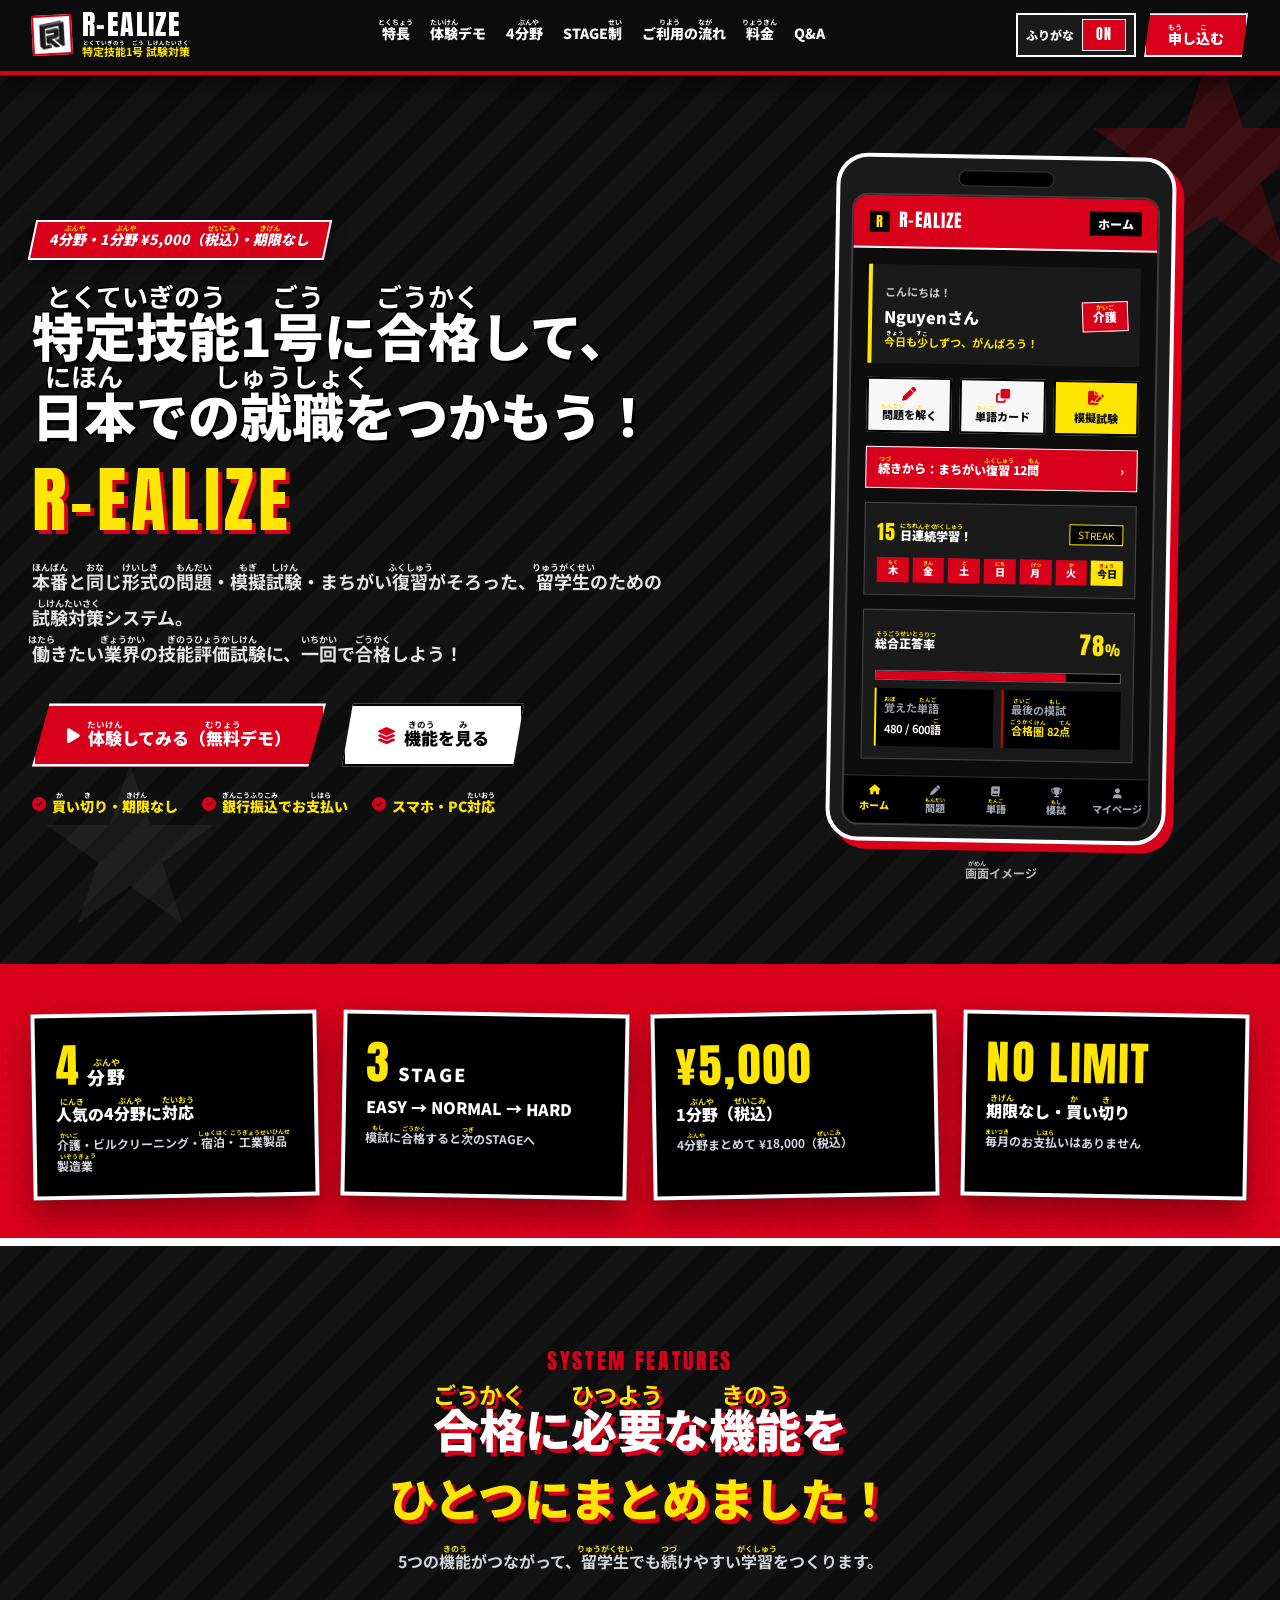
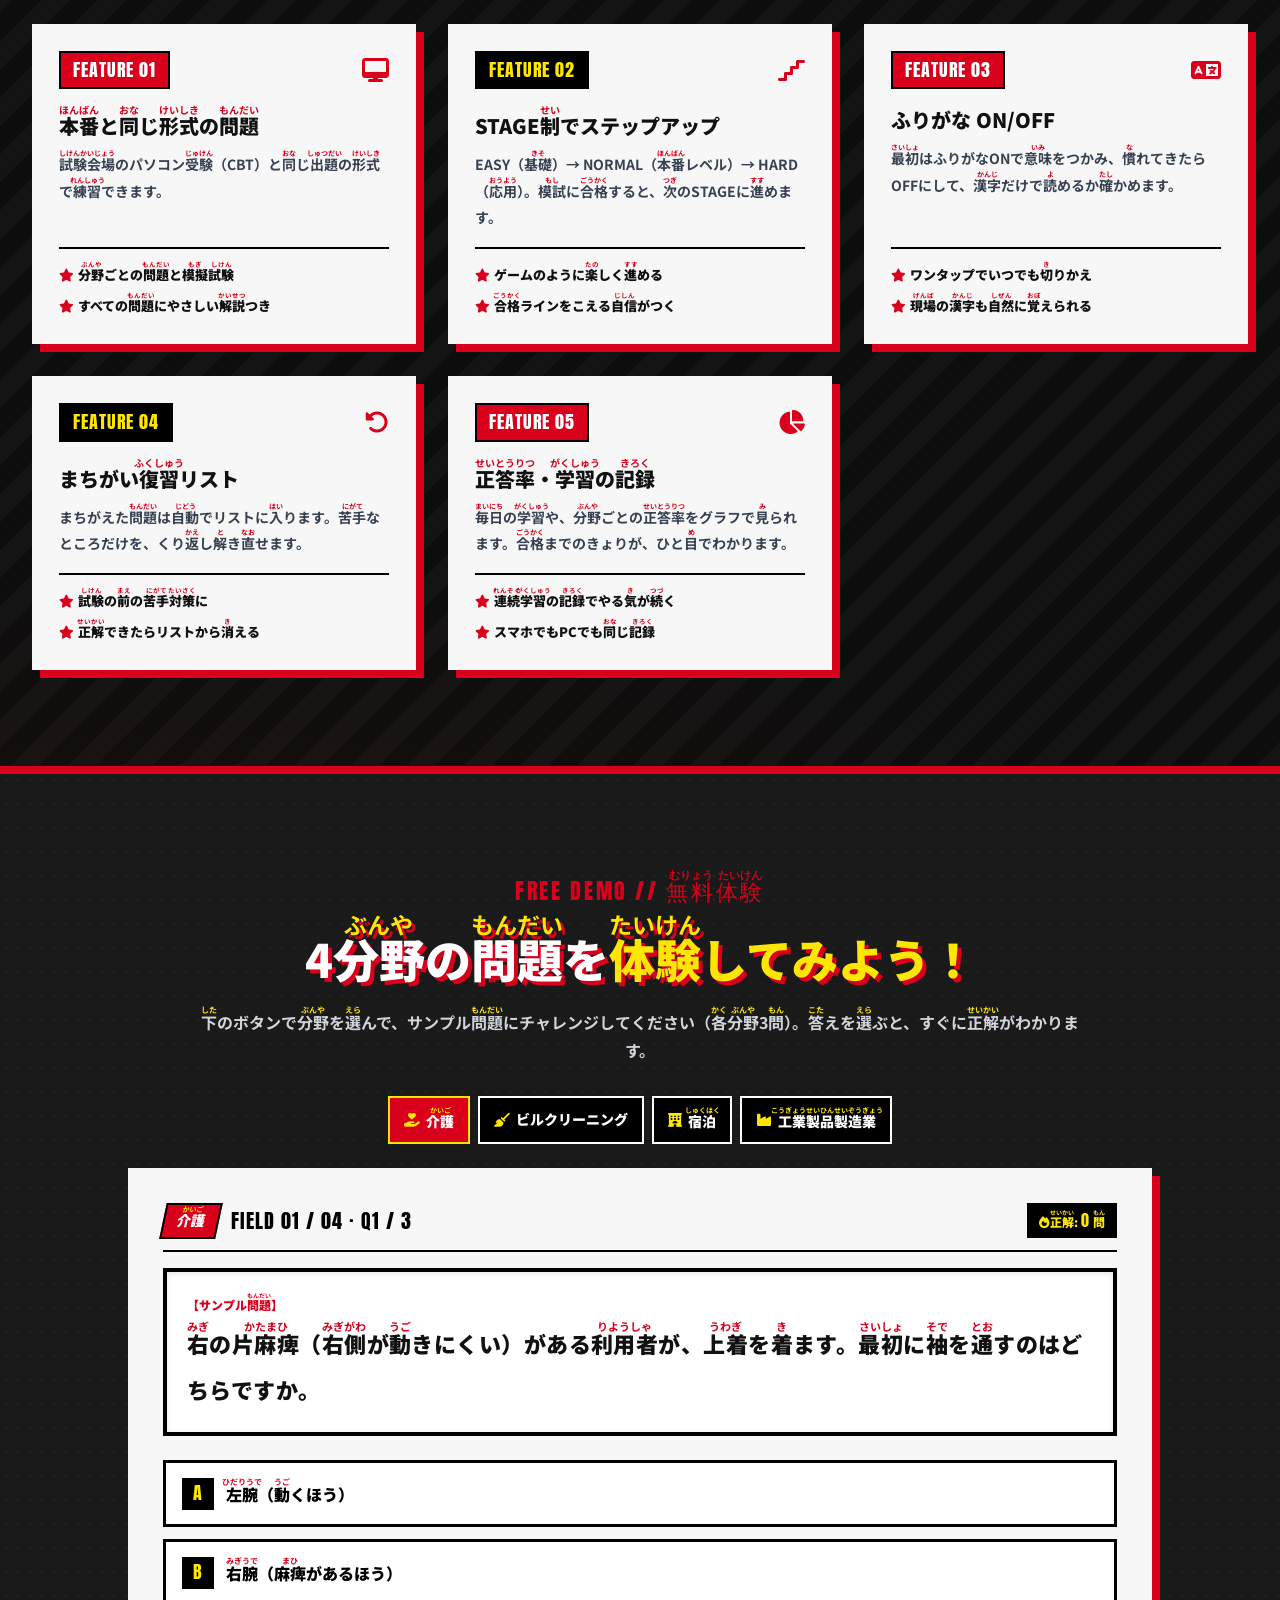
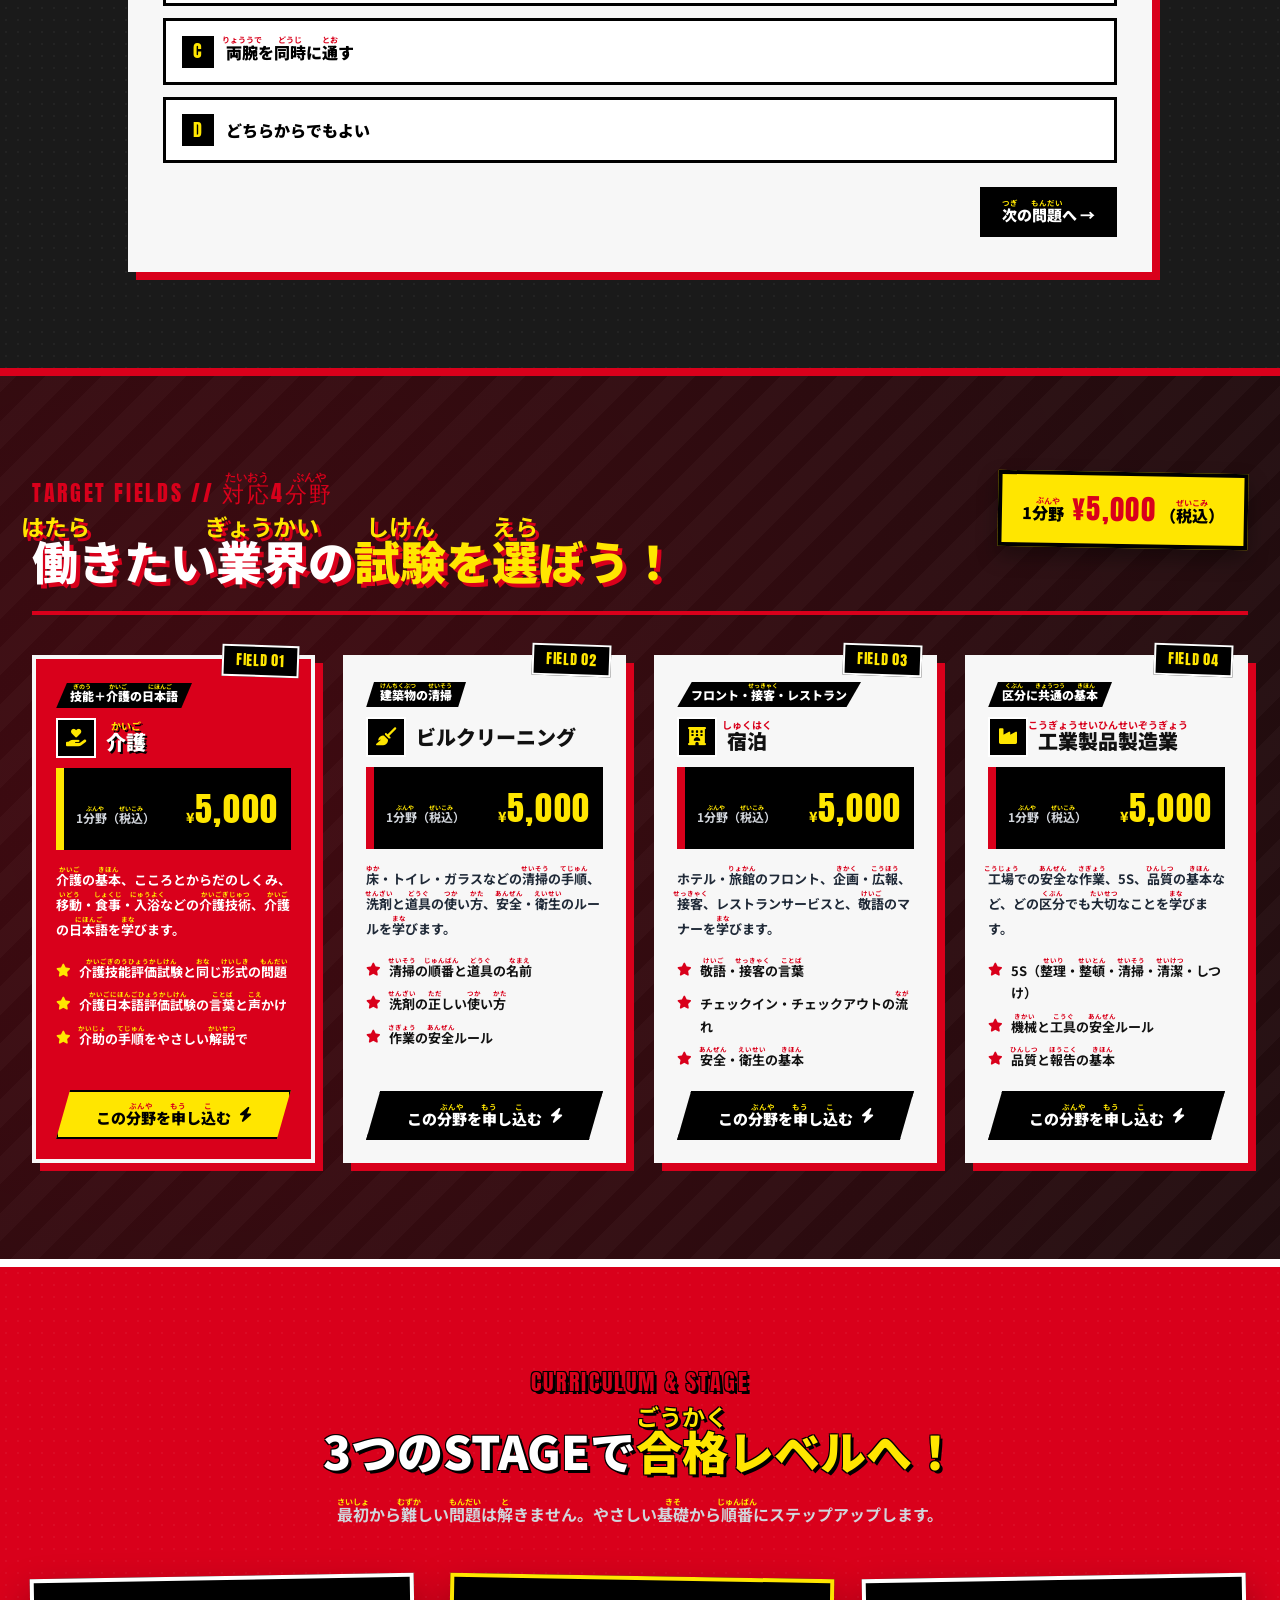
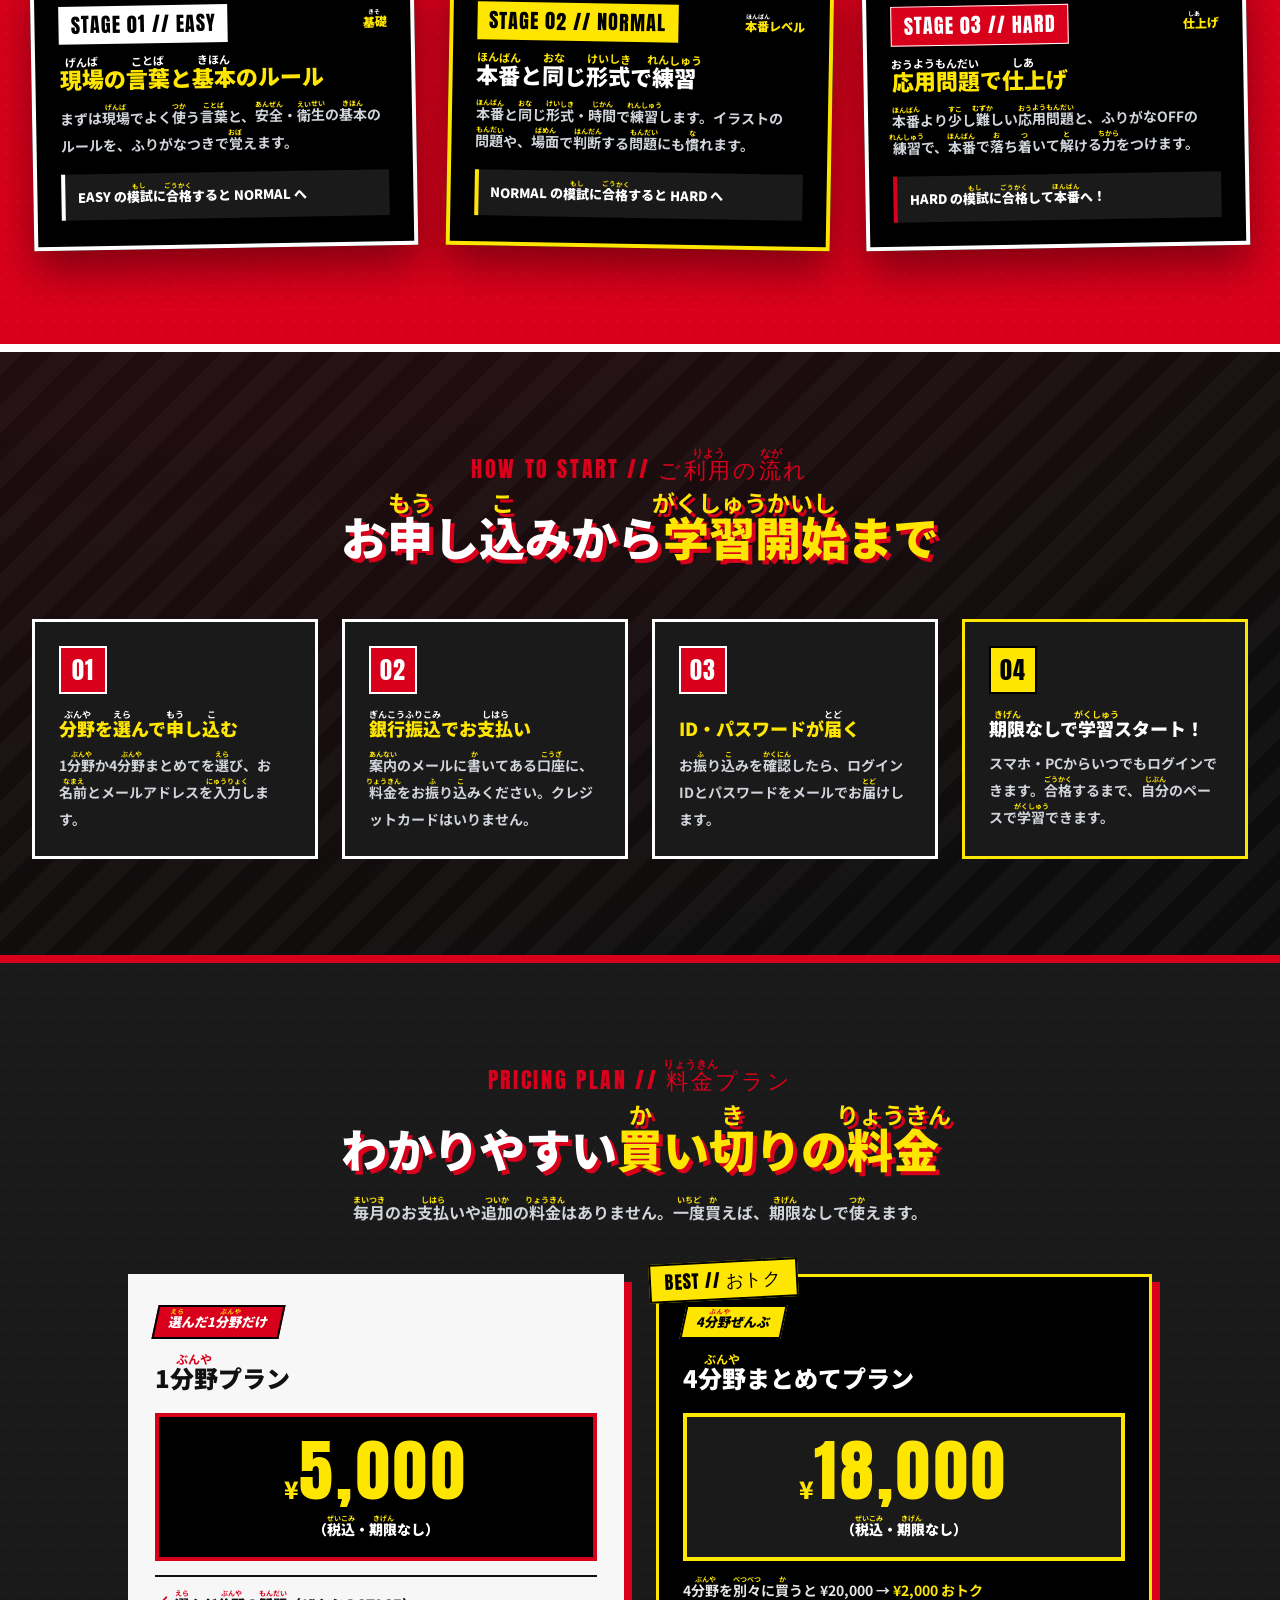
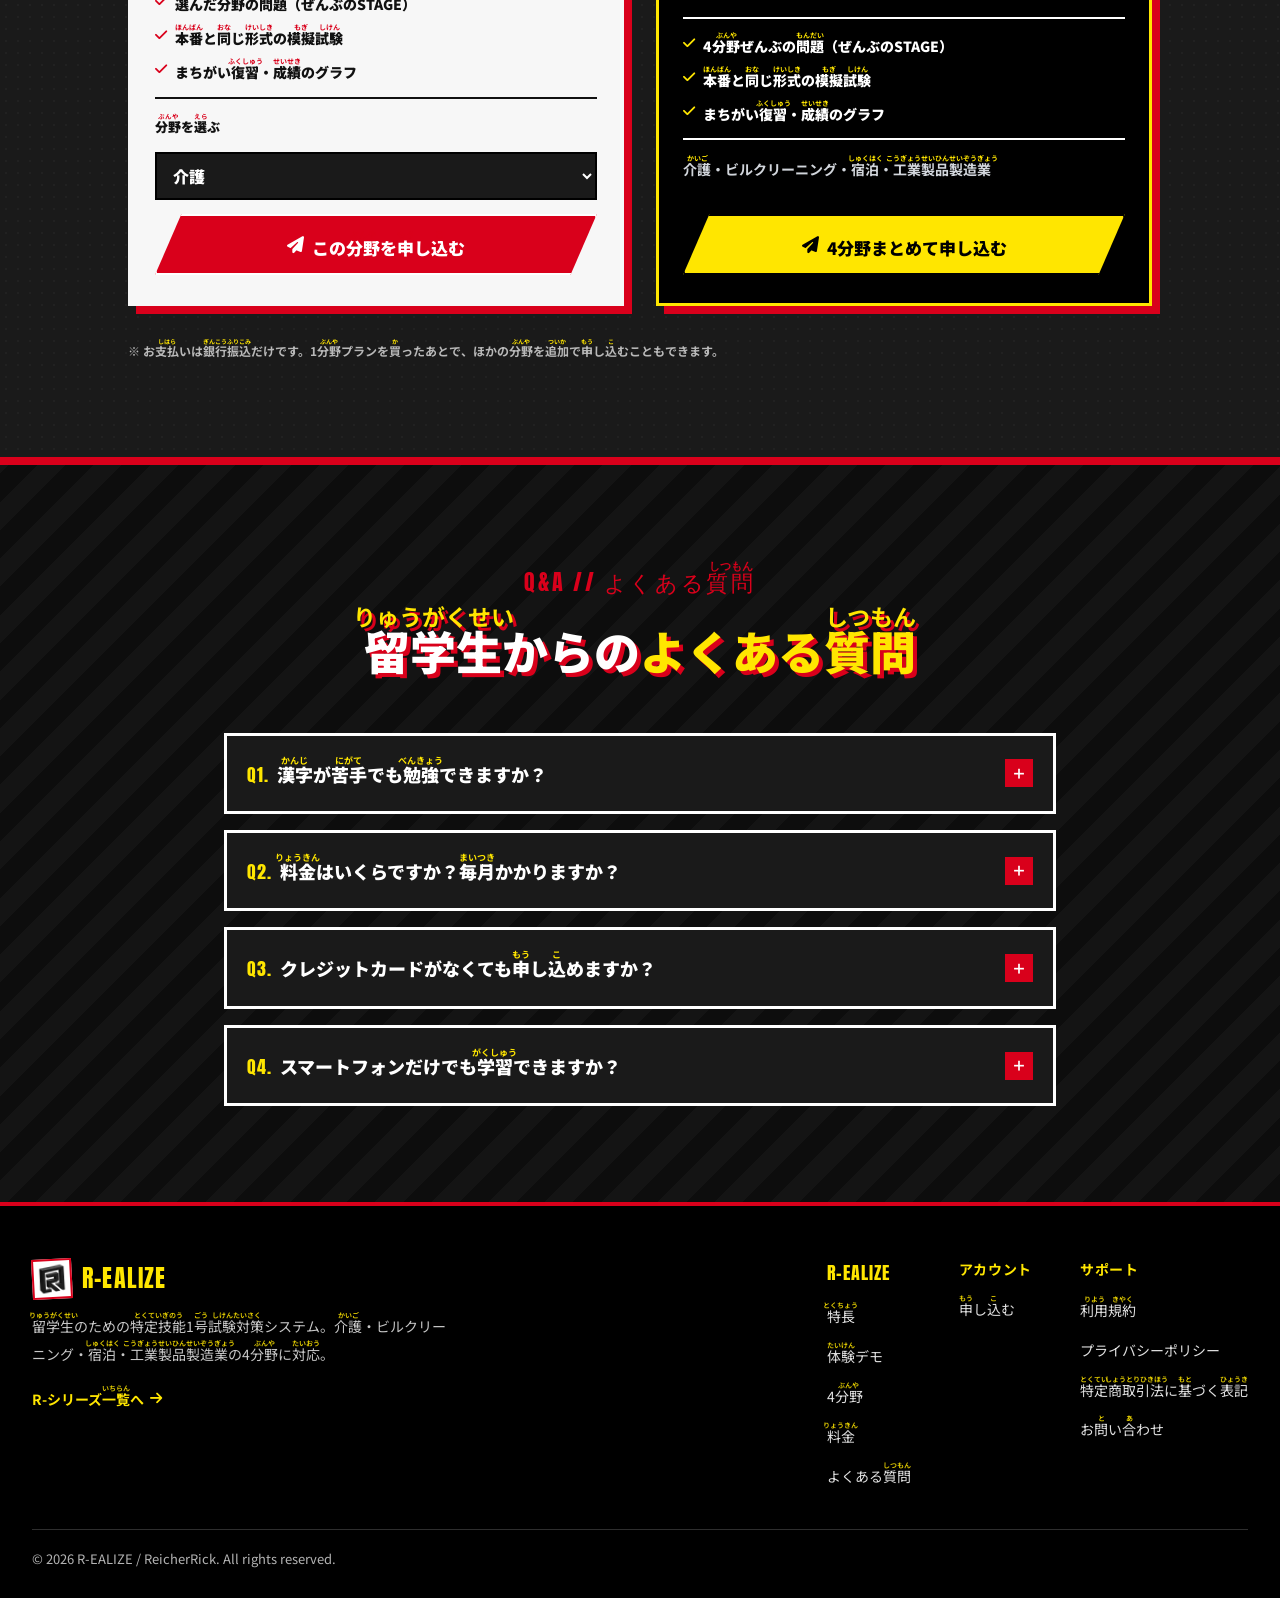
==== commit 08b25d91: "R-EALIZE: ロゴを R-シリーズ共通のロゴに変更" ====
--- a/frontend/user/index.html
+++ b/frontend/user/index.html
@@ -10,7 +10,8 @@
   <link rel="preconnect" href="https://fonts.gstatic.com" crossorigin>
   <link href="https://fonts.googleapis.com/css2?family=Anton&family=Noto+Sans+JP:wght@500;700;900&display=swap" rel="stylesheet">
   <link rel="stylesheet" href="https://cdnjs.cloudflare.com/ajax/libs/font-awesome/6.5.1/css/all.min.css">
-  <link rel="stylesheet" href="css/lp.css?v=20261119b">
+  <link rel="stylesheet" href="css/lp.css?v=20261121a">
+  <link rel="stylesheet" href="css/auth.css?v=20261119c">
 </head>
 <body id="top">
 
@@ -45,6 +46,52 @@
         </a>
         <button type="button" id="apply-back" class="btn btn-gray" data-close><span><ruby>戻<rt>もど</rt></ruby>る</span></button>
       </div>
+    </div>
+  </div>
+
+  <!-- 申込フォーム（config.js の APPLY_OPEN が true のとき） -->
+  <div id="applyform-modal" class="modal" hidden>
+    <div class="modal-card apply-card light box" role="dialog" aria-modal="true" aria-labelledby="applyform-title">
+      <div class="modal-ribbon en">APPLY // <ruby>申込<rt>もうしこみ</rt></ruby></div>
+      <button type="button" class="modal-close" data-close aria-label="閉じる">✕</button>
+      <h3 id="applyform-title" class="modal-title">お<ruby>申<rt>もう</rt></ruby>し<ruby>込<rt>こ</rt></ruby>み</h3>
+
+      <div id="applyDone" class="apply-done" hidden></div>
+
+      <form id="applyForm" novalidate>
+        <fieldset class="apply-group">
+          <legend><span class="step-no">01</span><span><ruby>分野<rt>ぶんや</rt></ruby></span></legend>
+          <div class="plan-radios">
+            <label><input type="radio" name="plan" value="kaigo" checked><span><span><ruby>介護<rt>かいご</rt></ruby></span><b>¥5,000</b></span></label>
+            <label><input type="radio" name="plan" value="building"><span><span>ビルクリーニング</span><b>¥5,000</b></span></label>
+            <label><input type="radio" name="plan" value="accommodation"><span><span><ruby>宿泊<rt>しゅくはく</rt></ruby></span><b>¥5,000</b></span></label>
+            <label><input type="radio" name="plan" value="manufacturing"><span><span><ruby>工業製品製造業<rt>こうぎょうせいひんせいぞうぎょう</rt></ruby></span><b>¥5,000</b></span></label>
+            <label class="is-bundle"><input type="radio" name="plan" value="all"><span><span>4<ruby>分野<rt>ぶんや</rt></ruby>まとめて</span><b>¥18,000</b></span></label>
+          </div>
+          <p class="note-small"><ruby>税込<rt>ぜいこみ</rt></ruby>・<ruby>買<rt>か</rt></ruby>い<ruby>切<rt>き</rt></ruby>り・<ruby>期限<rt>きげん</rt></ruby>なし</p>
+        </fieldset>
+
+        <fieldset class="apply-group">
+          <legend><span class="step-no">02</span><span>お<ruby>支払<rt>しはら</rt></ruby>い<ruby>方法<rt>ほうほう</rt></ruby></span></legend>
+          <div class="pay-fixed"><i class="fa-solid fa-building-columns" aria-hidden="true"></i><span><ruby>銀行<rt>ぎんこう</rt></ruby><ruby>振込<rt>ふりこみ</rt></ruby></span></div>
+          <p class="note-small">※ お<ruby>申<rt>もう</rt></ruby>し<ruby>込<rt>こ</rt></ruby>みのあと、<ruby>振込先<rt>ふりこみさき</rt></ruby>の<ruby>口座<rt>こうざ</rt></ruby>をメールでお<ruby>知<rt>し</rt></ruby>らせします。お<ruby>申<rt>もう</rt></ruby>し<ruby>込<rt>こ</rt></ruby>みから<ruby>7日<rt>なのか</rt></ruby><ruby>以内<rt>いない</rt></ruby>にお<ruby>振<rt>ふ</rt></ruby>り<ruby>込<rt>こ</rt></ruby>みください。<ruby>振込<rt>ふりこみ</rt></ruby><ruby>手数料<rt>てすうりょう</rt></ruby>はお<ruby>客様<rt>きゃくさま</rt></ruby>のご<ruby>負担<rt>ふたん</rt></ruby>です。</p>
+        </fieldset>
+
+        <fieldset class="apply-group">
+          <legend><span class="step-no">03</span><span>アカウントの<ruby>情報<rt>じょうほう</rt></ruby></span></legend>
+          <label class="field"><span>お<ruby>名前<rt>なまえ</rt></ruby></span><input type="text" name="name" maxlength="50" autocomplete="name" required></label>
+          <label class="field"><span>メールアドレス</span><input type="email" name="email" maxlength="200" autocomplete="email" required></label>
+          <label class="field"><span>パスワード（8〜64<ruby>文字<rt>もじ</rt></ruby>）</span>
+            <span class="pw-wrap"><input type="password" name="password" minlength="8" maxlength="64" autocomplete="new-password" required><button type="button" class="pw-toggle" data-pw-toggle aria-pressed="false"><span><ruby>表示<rt>ひょうじ</rt></ruby></span></button></span>
+          </label>
+          <label class="field"><span>パスワード（<ruby>確認<rt>かくにん</rt></ruby>）</span><input type="password" name="passwordConfirm" minlength="8" maxlength="64" autocomplete="new-password" required></label>
+          <div class="hp" aria-hidden="true"><label>website<input type="text" name="website" tabindex="-1" autocomplete="off"></label></div>
+          <label class="agree"><input type="checkbox" name="agree" required><span><button type="button" class="link-btn" data-open="terms-modal"><ruby>利用<rt>りよう</rt></ruby><ruby>規約<rt>きやく</rt></ruby></button>と<button type="button" class="link-btn" data-open="privacy-modal">プライバシーポリシー</button>に<ruby>同意<rt>どうい</rt></ruby>する</span></label>
+        </fieldset>
+
+        <p class="form-msg" id="applyMsg" role="status" aria-live="polite"></p>
+        <button type="submit" class="btn btn-red btn-clip btn-block btn-lg"><span>この<ruby>内容<rt>ないよう</rt></ruby>で<ruby>申<rt>もう</rt></ruby>し<ruby>込<rt>こ</rt></ruby>む</span><i class="fa-solid fa-paper-plane" aria-hidden="true"></i></button>
+      </form>
     </div>
   </div>
 
@@ -68,12 +115,106 @@
     </div>
   </div>
 
-  <!-- 利用規約・プライバシーポリシー（準備中） -->
-  <div id="doc-modal" class="modal" hidden>
-    <div class="modal-card doc-card light" role="dialog" aria-modal="true" aria-labelledby="doc-title">
+  <!-- 利用規約 -->
+  <div id="terms-modal" class="modal" hidden>
+    <div class="modal-card doc-card light" role="dialog" aria-modal="true" aria-labelledby="terms-title">
       <button type="button" class="modal-close" data-close aria-label="閉じる">✕</button>
-      <h3 id="doc-title" class="modal-title"></h3>
-      <p class="modal-text"><ruby>申<rt>もう</rt></ruby>し<ruby>込<rt>こ</rt></ruby>みの<ruby>受付<rt>うけつけ</rt></ruby>を<ruby>始<rt>はじ</rt></ruby>めるまでに<ruby>掲載<rt>けいさい</rt></ruby>します。もう<ruby>少<rt>すこ</rt></ruby>しお<ruby>待<rt>ま</rt></ruby>ちください。</p>
+      <h3 id="terms-title" class="modal-title"><ruby>利用<rt>りよう</rt></ruby><ruby>規約<rt>きやく</rt></ruby></h3>
+      <div class="doc-body">
+        <p>この利用規約（以下「本規約」といいます。）は、ReicherRick（以下「当方」といいます。）が提供する特定技能1号の試験対策サービス「R-EALIZE」（以下「本サービス」といいます。）の利用条件を定めるものです。登録ユーザーの皆様（以下「ユーザー」といいます。）には、本規約に従って本サービスをご利用いただきます。</p>
+        <h4>第1条（適用）</h4>
+        <ol>
+          <li>本規約は、ユーザーと当方との間の本サービスの利用に関わる一切の関係に適用されるものとします。</li>
+          <li>当方は本サービスに関し、本規約のほか、ご利用にあたってのルール等、各種の規定（以下「個別規定」といいます。）をすることがあります。これら個別規定はその名称のいかんに関わらず、本規約の一部を構成するものとします。</li>
+        </ol>
+        <h4>第2条（利用登録）</h4>
+        <ol>
+          <li>本サービスにおいては、登録希望者が本規約に同意の上、当方の定める方法によって利用登録を申請し、当方がこれを承認することによって、利用登録が完了するものとします。</li>
+          <li>当方は、利用登録の申請者に以下の事由があると判断した場合、利用登録の申請を承認しないことがあり、その理由については一切の開示義務を負わないものとします。
+            <ul>
+              <li>利用登録の申請に際して虚偽の事項を届け出た場合</li>
+              <li>本規約に違反したことがある者からの申請である場合</li>
+              <li>その他、当方が利用登録を相当でないと判断した場合</li>
+            </ul>
+          </li>
+        </ol>
+        <h4>第3条（ユーザーIDおよびパスワードの管理）</h4>
+        <ol>
+          <li>ユーザーは、自己の責任において、本サービスのユーザーIDおよびパスワードを適切に管理するものとします。</li>
+          <li>ユーザーは、いかなる場合にも、ユーザーIDおよびパスワードを第三者に譲渡または貸与し、もしくは第三者と共用することはできません。</li>
+        </ol>
+        <h4>第4条（利用料金および支払方法）</h4>
+        <ol>
+          <li>ユーザーは、本サービスの有料対価として、当方が別途定め本ウェブサイトに表示する分野ごとの利用料金（1分野 5,000円、4分野まとめて 18,000円。いずれも税込）を、当方が指定する方法（銀行振込）により支払うものとします。振込手数料はユーザーの負担とします。</li>
+          <li>お申し込みから7日以内に入金を確認できない場合、お申し込みは自動的に取り消されます。</li>
+          <li>利用期間の定めはありません。当方が入金を確認し、アカウントを発行した日から、お申し込みの分野を期限なく利用できます。更新の利用料金はありません。</li>
+        </ol>
+        <h4>第5条（返金）</h4>
+        <ol>
+          <li>アカウントを発行する前であれば、お支払いいただいた利用料金の全額を返金します。</li>
+          <li>アカウントを発行したあとは、原則として返金しません。</li>
+        </ol>
+        <h4>第6条（禁止事項）</h4>
+        <p>ユーザーは、本サービスの利用にあたり、以下の行為をしてはなりません。</p>
+        <ul>
+          <li>法令または公序良俗に違反する行為</li>
+          <li>犯罪行為に関連する行為</li>
+          <li>当方のサーバーまたはネットワークの機能を破壊したり、妨害したりする行為</li>
+          <li>当方のサービスの運営を妨害するおそれのある行為</li>
+          <li>他のユーザーに関する個人情報等を収集または蓄積する行為</li>
+          <li>不正アクセスをし、またはこれを試みる行為</li>
+          <li>本サービスのコンテンツ（教材データ等）を無断で転載、複製、配布する行為</li>
+        </ul>
+        <h4>第7条（免責事項・サービス変更・終了）</h4>
+        <ol>
+          <li>当方は、本サービスに事実上または法律上の瑕疵（安全性、信頼性、正確性、完全性、有効性、特定の目的への適合性、セキュリティ等に関する欠陥、エラーやバグ、権利侵害等を含みます。）がないことを明示的にも黙示的にも保証しておりません。</li>
+          <li>当方は、ユーザーに通知することなく、本サービスの内容を変更しまたは本サービスの提供を中止することができるものとし、これによってユーザーに生じた損害について一切の責任を負いません。</li>
+          <li>本サービスは学習を支援するものであり、特定技能1号評価試験の合格を保証するものではありません。</li>
+        </ol>
+        <p class="doc-date">制定日：2026年11月19日</p>
+      </div>
+    </div>
+  </div>
+
+  <!-- プライバシーポリシー -->
+  <div id="privacy-modal" class="modal" hidden>
+    <div class="modal-card doc-card light" role="dialog" aria-modal="true" aria-labelledby="privacy-title">
+      <button type="button" class="modal-close" data-close aria-label="閉じる">✕</button>
+      <h3 id="privacy-title" class="modal-title">プライバシーポリシー</h3>
+      <div class="doc-body">
+        <p>ReicherRick（以下「当方」といいます。）は、本ウェブサイト上で提供するサービス「R-EALIZE」（以下「本サービス」といいます。）における、ユーザーの個人情報の取扱いについて、以下のとおりプライバシーポリシー（以下「本ポリシー」といいます。）を定め、適切な保護に努めます。</p>
+        <h4>第1条（収集する個人情報）</h4>
+        <ul>
+          <li>ユーザー識別情報：お名前、メールアドレス、パスワード（ハッシュ化して保存し、元のパスワードは保存しません）</li>
+          <li>決済関連情報：お支払いの状況（入金の有無・入金日。当方はお客様の口座番号などの口座情報を保存しません）</li>
+          <li>利用履歴情報：学習の進み具合などの学習データ</li>
+        </ul>
+        <h4>第2条（個人情報の利用目的）</h4>
+        <ul>
+          <li>本サービスの提供・運営のため</li>
+          <li>ユーザーからの問い合わせに回答するため（本人確認を行うことを含む）</li>
+          <li>利用料金の請求および入金確認のため</li>
+          <li>アカウント発行や重要なお知らせのメールを送付するため</li>
+          <li>利用規約に違反したユーザーの特定や、不正利用を防止するため</li>
+        </ul>
+        <p>当方は、ユーザーが入力した内容を、AI の学習には使いません。</p>
+        <h4>第3条（個人情報の第三者提供）</h4>
+        <p>当方は、次に掲げる場合を除いて、あらかじめユーザーの同意を得ることなく、第三者に個人情報を提供することはありません。</p>
+        <ul>
+          <li>法令に基づく場合</li>
+          <li>人の生命、身体または財産の保護のために必要がある場合であって、本人の同意を得ることが困難であるとき</li>
+          <li>国の機関もしくは地方公共団体またはその委託を受けた者が法令の定める事務を遂行することに対して協力する必要がある場合</li>
+        </ul>
+        <h4>第4条（外部サービスの利用）</h4>
+        <p>データの保存およびメールの送信に、Googleのサービス（Google スプレッドシート／Apps Script）を利用しています。</p>
+        <h4>第5条（安全管理措置）</h4>
+        <p>当方は、個人情報の紛失、破壊、改ざんおよび漏洩などを防止するため、適切な情報セキュリティ対策を講じます。</p>
+        <h4>第6条（個人情報の開示・訂正・削除）</h4>
+        <p>ユーザーは、当方の保有する自己の個人情報について、当方が定める手続きにより、開示、訂正、追加または削除を請求することができます。</p>
+        <h4>第7条（お問い合わせ窓口）</h4>
+        <p>本ポリシーに関するお問い合わせは、<a href="https://jprojectsriki-cpu.github.io/rikis_collection/#contact" target="_blank" rel="noopener">お問い合わせフォーム</a>よりお願いいたします。</p>
+        <p class="doc-date">制定日：2026年11月19日</p>
+      </div>
     </div>
   </div>
 
@@ -81,7 +222,7 @@
   <header class="hd">
     <div class="hd-in container">
       <a href="#top" class="logo" aria-label="R-EALIZE トップへ">
-        <span class="logo-mark en">SSW1</span>
+        <span class="logo-mark"><img src="img/logo.png" alt="" width="26" height="30"></span>
         <span class="logo-text">
           <span class="logo-name en">R-EALIZE</span>
           <span class="logo-sub"><ruby>特定技能<rt>とくていぎのう</rt></ruby>1<ruby>号<rt>ごう</rt></ruby> <ruby>試験対策<rt>しけんたいさく</rt></ruby></span>
@@ -528,7 +669,7 @@
       <div class="footer-grid">
         <div class="footer-brand">
           <div class="footer-logo">
-            <span class="logo-mark en">SSW1</span>
+            <span class="logo-mark"><img src="img/logo.png" alt="" width="26" height="30"></span>
             <span class="brand-name en">R-EALIZE</span>
           </div>
           <p><ruby>留学生<rt>りゅうがくせい</rt></ruby>のための<ruby>特定技能<rt>とくていぎのう</rt></ruby>1<ruby>号<rt>ごう</rt></ruby><ruby>試験対策<rt>しけんたいさく</rt></ruby>システム。<ruby>介護<rt>かいご</rt></ruby>・ビルクリーニング・<ruby>宿泊<rt>しゅくはく</rt></ruby>・<ruby>工業製品製造業<rt>こうぎょうせいひんせいぞうぎょう</rt></ruby>の4<ruby>分野<rt>ぶんや</rt></ruby>に<ruby>対応<rt>たいおう</rt></ruby>。</p>
@@ -553,8 +694,8 @@
         <div class="footer-col">
           <p class="footer-head">サポート</p>
           <ul>
-            <li><button type="button" data-doc="利用規約"><ruby>利用<rt>りよう</rt></ruby><ruby>規約<rt>きやく</rt></ruby></button></li>
-            <li><button type="button" data-doc="プライバシーポリシー">プライバシーポリシー</button></li>
+            <li><button type="button" data-open="terms-modal"><ruby>利用<rt>りよう</rt></ruby><ruby>規約<rt>きやく</rt></ruby></button></li>
+            <li><button type="button" data-open="privacy-modal">プライバシーポリシー</button></li>
             <li><button type="button" data-open="law-modal"><ruby>特定<rt>とくてい</rt></ruby><ruby>商取引法<rt>しょうとりひきほう</rt></ruby>に<ruby>基<rt>もと</rt></ruby>づく<ruby>表記<rt>ひょうき</rt></ruby></button></li>
             <li><a href="https://jprojectsriki-cpu.github.io/rikis_collection/#contact">お<ruby>問<rt>と</rt></ruby>い<ruby>合<rt>あ</rt></ruby>わせ</a></li>
           </ul>
@@ -564,6 +705,8 @@
     </div>
   </footer>
 
-  <script src="js/lp.js?v=20261119b"></script>
+  <script src="js/config.js?v=20261119c"></script>
+  <script src="js/common.js?v=20261119c"></script>
+  <script src="js/lp.js?v=20261119c"></script>
 </body>
 </html>
--- a/frontend/user/css/lp.css
+++ b/frontend/user/css/lp.css
@@ -125,10 +125,12 @@
 }
 .hd-in { display: flex; align-items: center; justify-content: space-between; gap: 12px; padding-top: 10px; padding-bottom: 10px; }
 .logo { display: flex; align-items: center; gap: 10px; }
+/* ロゴ：R-シリーズ共通のマーク（img/logo.png）を白い台に載せる */
 .logo-mark {
-  background: var(--red); color: var(--yellow); font-size: 20px; line-height: 1;
-  padding: 6px 8px; border: 2px solid #fff; transform: rotate(-3deg); transition: transform .2s;
-}
+  width: 40px; height: 40px; flex: none; display: grid; place-items: center;
+  background: #fff; border: 2px solid var(--red); transform: rotate(-3deg); transition: transform .2s;
+}
+.logo-mark img { display: block; width: 26px; height: 30px; }
 .logo:hover .logo-mark { transform: rotate(0); }
 .logo-text { display: flex; flex-direction: column; }
 .logo-name { font-size: 24px; line-height: 1; color: #fff; }
@@ -493,7 +495,7 @@
 .footer-grid { display: grid; grid-template-columns: 1fr 1fr; gap: 32px; }
 .footer-brand { grid-column: 1 / -1; }
 .footer-logo { display: flex; align-items: center; gap: 10px; margin-bottom: 12px; }
-.footer-logo .logo-mark { font-size: 16px; }
+.footer-logo .logo-mark { width: 40px; height: 40px; }
 .footer-logo .brand-name { font-size: 24px; color: var(--yellow); }
 .footer-brand p { color: rgba(255, 255, 255, .78); line-height: 2; max-width: 30em; }
 .footer-series { display: inline-flex; align-items: center; gap: 6px; min-height: 44px; margin-top: 8px; color: var(--yellow); font-weight: 700; }
--- a/frontend/user/css/auth.css
+++ b/frontend/user/css/auth.css
@@ -0,0 +1,89 @@
+/* R-EALIZE ログイン・パスワード再設定・申込フォーム・処理中の画面（lp.css のあとに読む） */
+
+/* ---------- ログイン・再設定のページ ---------- */
+.auth-hd .hd-in { padding-top: 10px; padding-bottom: 10px; }
+.auth-main { flex: 1; display: flex; flex-direction: column; align-items: center; justify-content: center; padding: 48px 16px 56px; }
+.auth-card { position: relative; width: 100%; max-width: 480px; padding: 36px 24px 28px; }
+.auth-card:hover { transform: none; box-shadow: 8px 8px 0 var(--red); }
+.auth-badge { position: absolute; top: -16px; left: 16px; background: var(--red); color: #fff; font-size: 18px; padding: 2px 14px; border: 2px solid #000; transform: rotate(-2deg); }
+.auth-badge.is-ok { background: #15803d; }
+.auth-badge.is-ng { background: #555; }
+.auth-title { font-size: 24px; font-weight: 900; margin: 8px 0 10px; padding-bottom: 8px; border-bottom: 4px solid #000; line-height: 1.5; }
+.auth-lead { font-size: 15px; font-weight: 700; line-height: 1.9; margin-bottom: 16px; }
+.auth-alert { background: #fff3c4; border: 2px solid #000; border-left: 8px solid var(--red); padding: 10px 12px; font-size: 14px; font-weight: 700; margin-bottom: 16px; }
+.auth-links { margin-top: 18px; display: grid; gap: 4px; font-size: 14px; font-weight: 700; }
+.auth-links a { display: inline-flex; align-items: center; min-height: 40px; color: var(--red); text-decoration: underline; text-underline-offset: 3px; }
+.auth-note { margin-top: 12px; font-size: 12px; font-weight: 700; color: #555; line-height: 1.8; }
+.auth-back { margin-top: 28px; font-size: 14px; font-weight: 700; }
+.auth-back a { display: inline-flex; min-height: 44px; align-items: center; color: #fff; text-decoration: underline; text-underline-offset: 3px; }
+.auth-fields { margin: 0 0 16px; padding: 12px 14px; background: #000; color: #fff; border-left: 8px solid var(--yellow); }
+.auth-fields dt { font-size: 12px; font-weight: 700; color: var(--yellow); }
+.auth-fields dd { font-size: 17px; font-weight: 900; margin-top: 2px; }
+.check-list { margin: 0 0 16px; padding-left: 1.2em; list-style: disc; font-size: 14px; font-weight: 700; line-height: 1.9; }
+body.auth-page { display: flex; flex-direction: column; min-height: 100vh; }
+
+/* ---------- 入力欄（ログイン・再設定・申込フォーム） ---------- */
+.field { display: block; margin-bottom: 14px; }
+.field > span:first-child { display: block; font-size: 14px; font-weight: 900; margin-bottom: 4px; }
+.field input[type="text"], .field input[type="email"], .field input[type="password"] {
+  width: 100%; min-height: 48px; padding: 10px 12px; font: inherit; font-size: 16px; font-weight: 700;
+  color: #111; background: #fff; border: 3px solid #000;
+}
+.field input:focus { outline: 3px solid var(--yellow); outline-offset: 0; border-color: var(--red); }
+.pw-wrap { display: flex; }
+.pw-wrap input { flex: 1; min-width: 0; border-right: 0 !important; }
+.pw-toggle { flex-shrink: 0; min-width: 64px; min-height: 48px; padding: 0 10px; background: #000; color: #fff; border: 3px solid #000; font: inherit; font-size: 13px; font-weight: 900; cursor: pointer; }
+.pw-toggle[aria-pressed="true"] { background: var(--red); }
+.pw-toggle rt { color: var(--yellow); }
+.form-msg { min-height: 1.5em; margin: 4px 0 12px; font-size: 14px; font-weight: 700; color: #15803d; line-height: 1.8; }
+.form-msg:empty { min-height: 0; margin: 0; }
+.form-msg.is-error { color: var(--red); }
+.agree { display: flex; align-items: flex-start; gap: 10px; margin: 6px 0 12px; font-size: 14px; font-weight: 700; line-height: 1.9; }
+.agree input { width: 22px; height: 22px; margin-top: 4px; flex-shrink: 0; accent-color: var(--red); }
+.link-btn { padding: 0; border: 0; background: none; color: var(--red); font: inherit; font-weight: 900; text-decoration: underline; text-underline-offset: 3px; cursor: pointer; }
+.hp { position: absolute; left: -9999px; width: 1px; height: 1px; overflow: hidden; }
+
+/* ---------- 申込フォーム（LP のモーダルの中） ---------- */
+.apply-card { max-width: 560px; transform: none; }
+.apply-card:hover { transform: none; }
+.apply-group { border: 0; margin: 0 0 16px; padding: 0; }
+.apply-group legend { display: flex; align-items: center; gap: 8px; font-size: 15px; font-weight: 900; margin-bottom: 8px; padding: 0; }
+.step-no { background: #000; color: var(--yellow); font-family: var(--font-en); font-size: 15px; padding: 0 8px; }
+.plan-radios { display: grid; gap: 8px; }
+.plan-radios label { position: relative; display: block; cursor: pointer; }
+.plan-radios input { position: absolute; opacity: 0; }
+.plan-radios label > span { display: flex; align-items: center; justify-content: space-between; gap: 8px; min-height: 48px; padding: 8px 12px; background: #fff; border: 3px solid #000; font-weight: 900; font-size: 15px; }
+.plan-radios b { font-family: var(--font-en); font-weight: 400; font-size: 20px; color: var(--red); letter-spacing: .03em; }
+.plan-radios input:checked + span { background: var(--yellow); outline: 4px solid var(--red); outline-offset: -1px; }
+.plan-radios input:focus-visible + span { outline: 4px solid var(--red); }
+.plan-radios .is-bundle > span { background: #111; color: #fff; }
+.plan-radios .is-bundle b { color: var(--yellow); }
+.plan-radios .is-bundle input:checked + span { background: var(--red); color: #fff; }
+.plan-radios .is-bundle rt { color: var(--yellow); }
+.pay-fixed { display: inline-flex; align-items: center; gap: 8px; padding: 8px 14px; background: #000; color: #fff; font-weight: 900; }
+.pay-fixed i { color: var(--yellow); }
+.pay-fixed rt { color: var(--yellow); }
+.note-small { margin-top: 8px; font-size: 13px; font-weight: 700; line-height: 1.8; color: #333; }
+.apply-done { background: #dcfce7; border: 3px solid #15803d; padding: 14px; font-size: 15px; font-weight: 700; line-height: 1.9; margin-bottom: 12px; }
+@media (min-width: 640px) { .plan-radios { grid-template-columns: 1fr 1fr; } .plan-radios .is-bundle { grid-column: 1 / -1; } }
+
+/* ---------- 規約・ポリシー（LP のモーダルの中） ---------- */
+.doc-body { font-size: 14px; font-weight: 500; line-height: 1.9; color: #111; }
+.doc-body h4 { font-size: 15px; font-weight: 900; margin: 18px 0 6px; padding-left: 10px; border-left: 6px solid var(--red); }
+.doc-body p { margin-bottom: 8px; }
+.doc-body ol, .doc-body ul { margin: 0 0 8px; padding-left: 1.5em; }
+.doc-body ol { list-style: decimal; }
+.doc-body ul { list-style: disc; }
+.doc-body li { margin-bottom: 4px; }
+.doc-date { margin-top: 16px; font-size: 13px; color: #555; }
+
+/* ---------- 処理中の画面 ---------- */
+.rz-loading { position: fixed; inset: 0; z-index: 90; display: flex; align-items: center; justify-content: center; padding: 20px; background: rgba(0, 0, 0, .75); }
+.rz-loading-card { width: min(340px, 100%); background: #000; color: #fff; border: 4px solid #fff; box-shadow: 8px 8px 0 var(--red); padding: 22px 20px 18px; text-align: center; transform: skewX(-6deg); }
+.rz-loading-title { font-size: 30px; color: var(--yellow); letter-spacing: .14em; }
+.rz-loading-bar { height: 10px; margin: 12px 0; background: #333; overflow: hidden; border: 2px solid #fff; }
+.rz-loading-bar span { display: block; width: 40%; height: 100%; background: var(--red); animation: rzbar 1.1s ease-in-out infinite; }
+@keyframes rzbar { 0% { transform: translateX(-100%); } 100% { transform: translateX(260%); } }
+.rz-loading-text { font-size: 14px; font-weight: 900; }
+.rz-loading-text rt { color: var(--yellow); }
+@media (prefers-reduced-motion: reduce) { .rz-loading-bar span { animation: none; width: 100%; } }
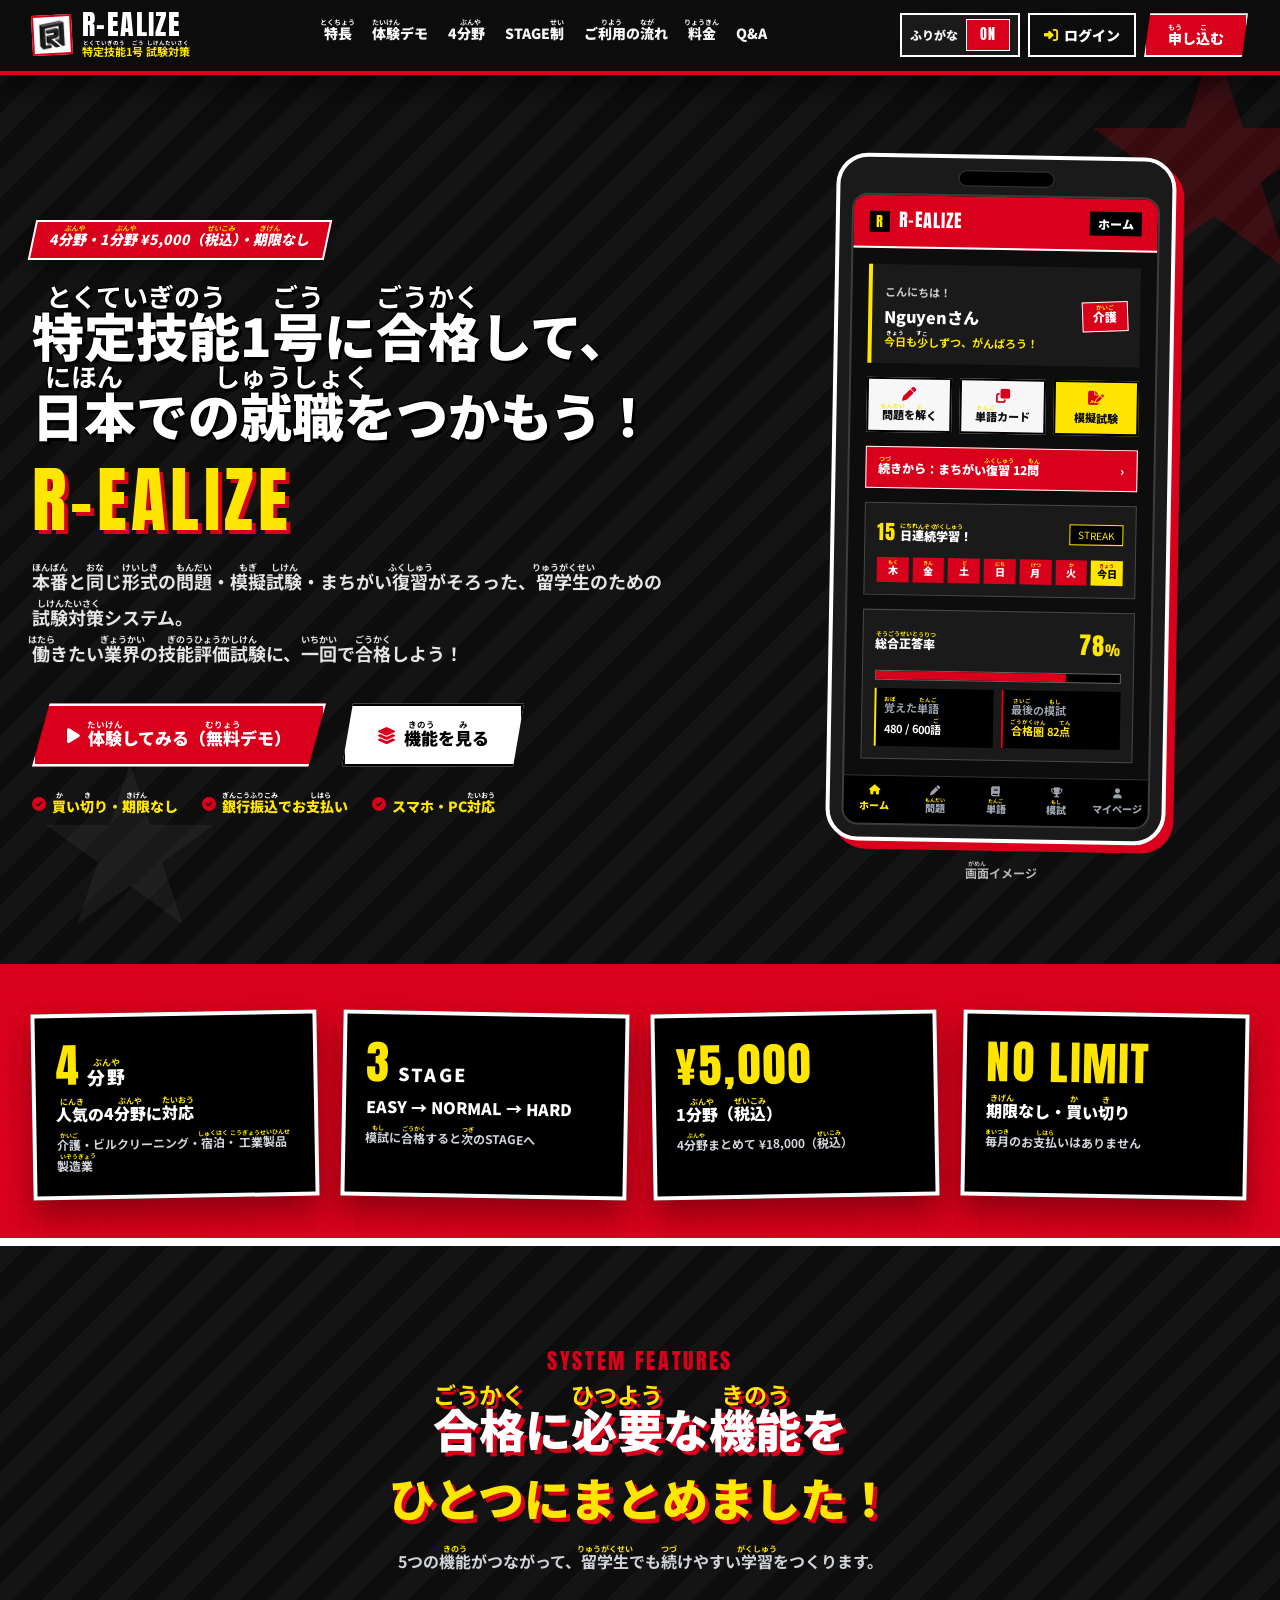
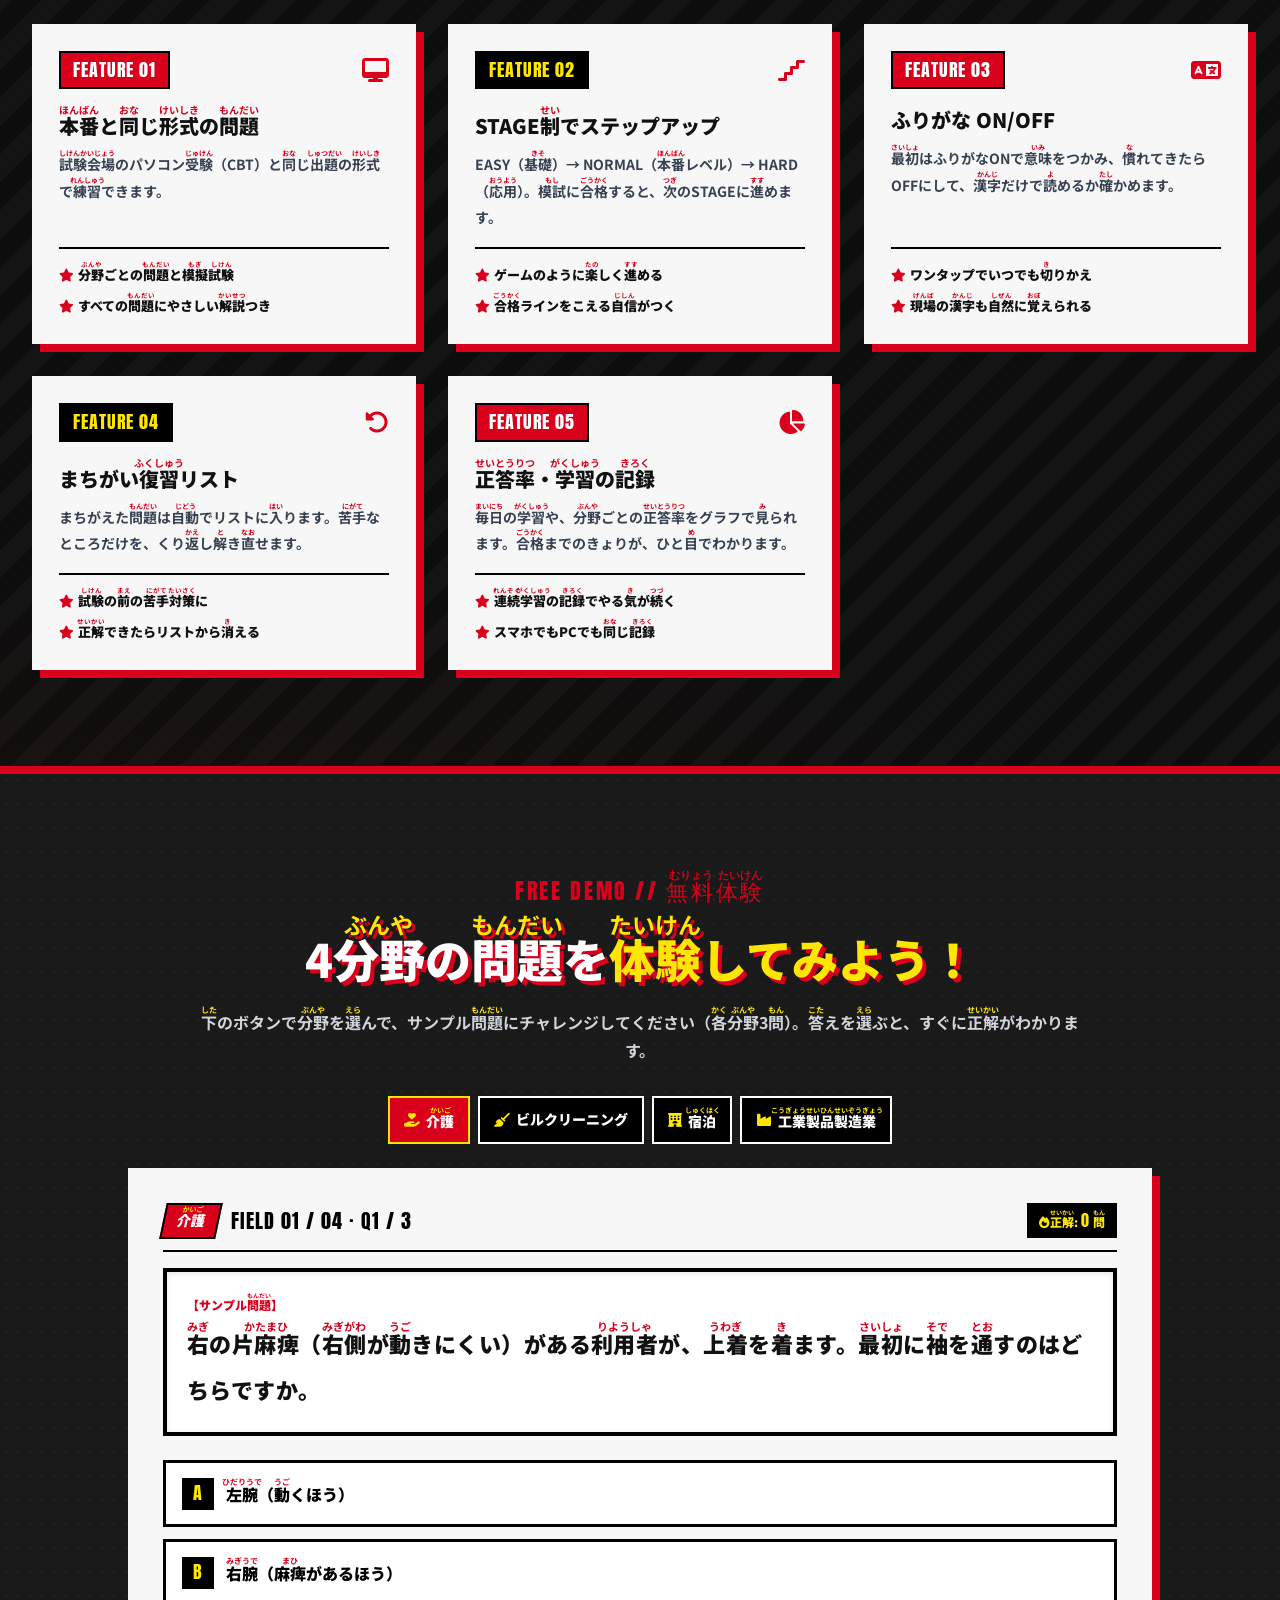
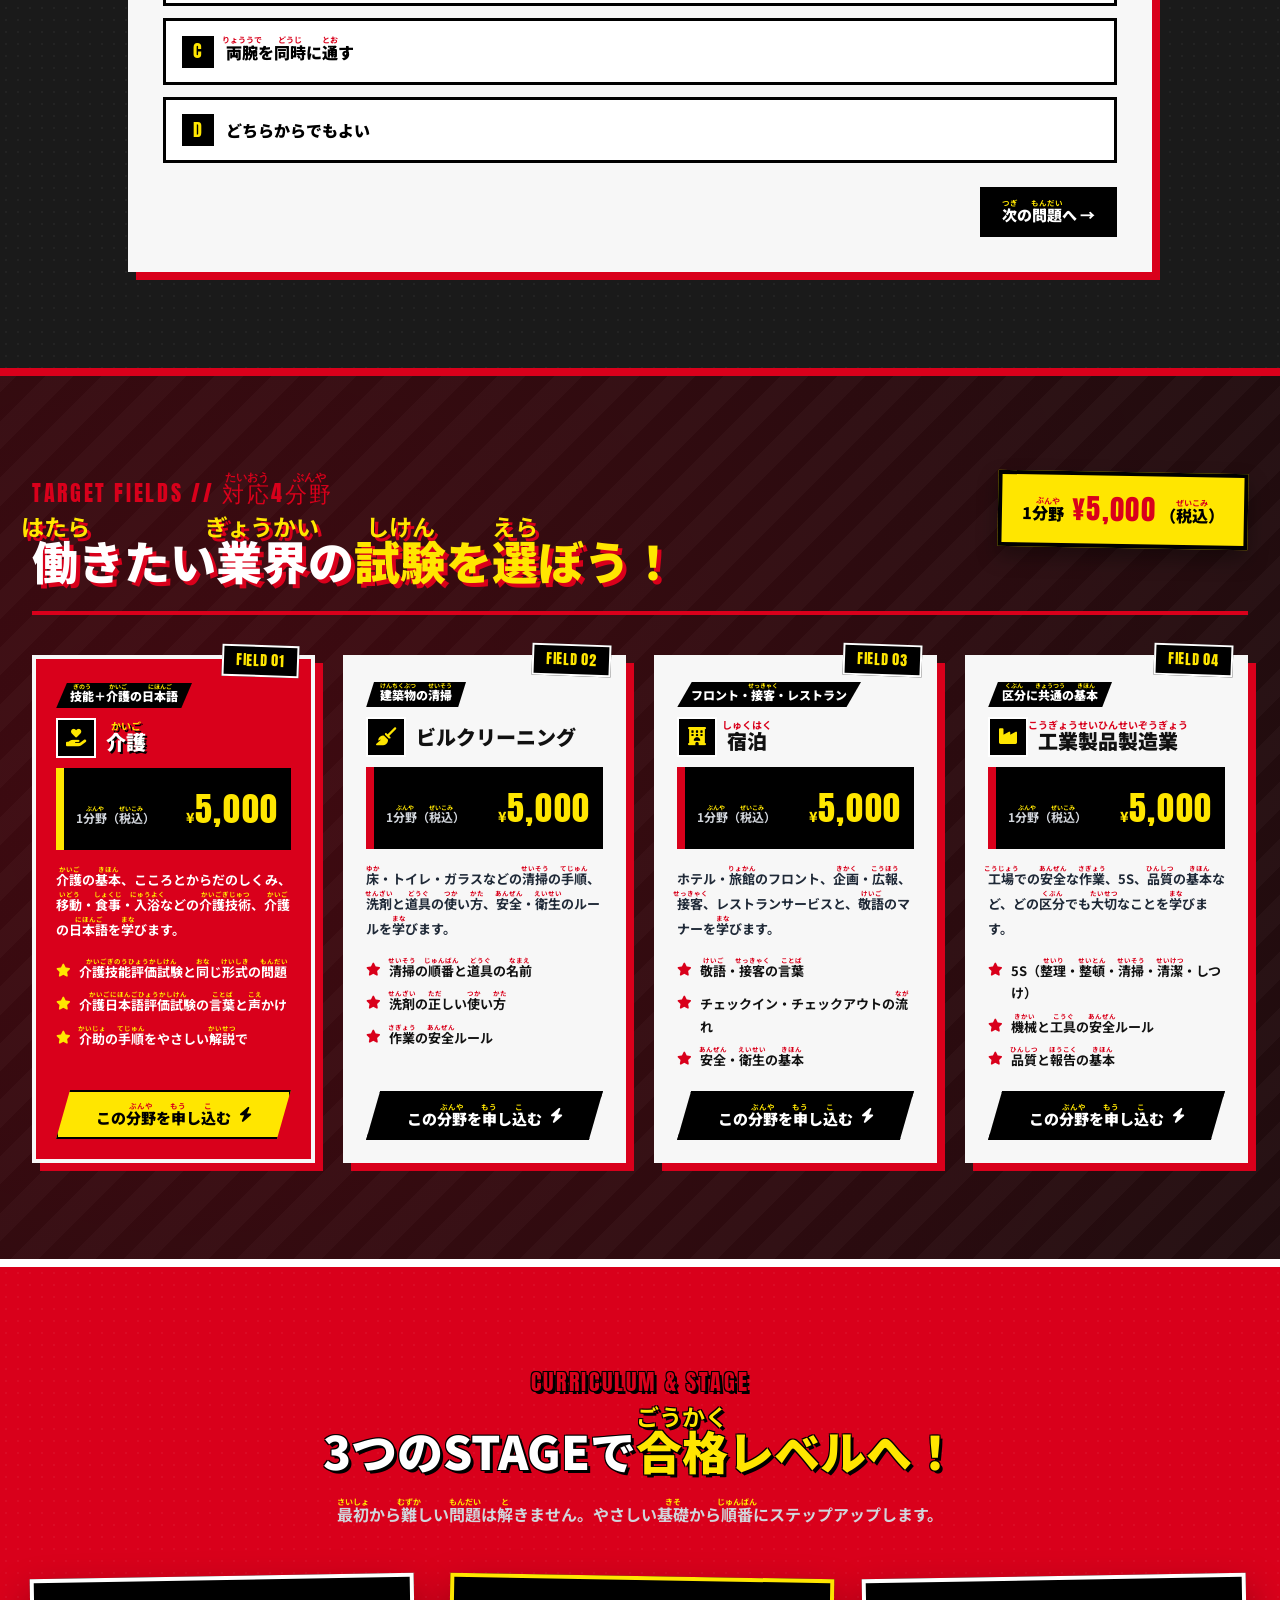
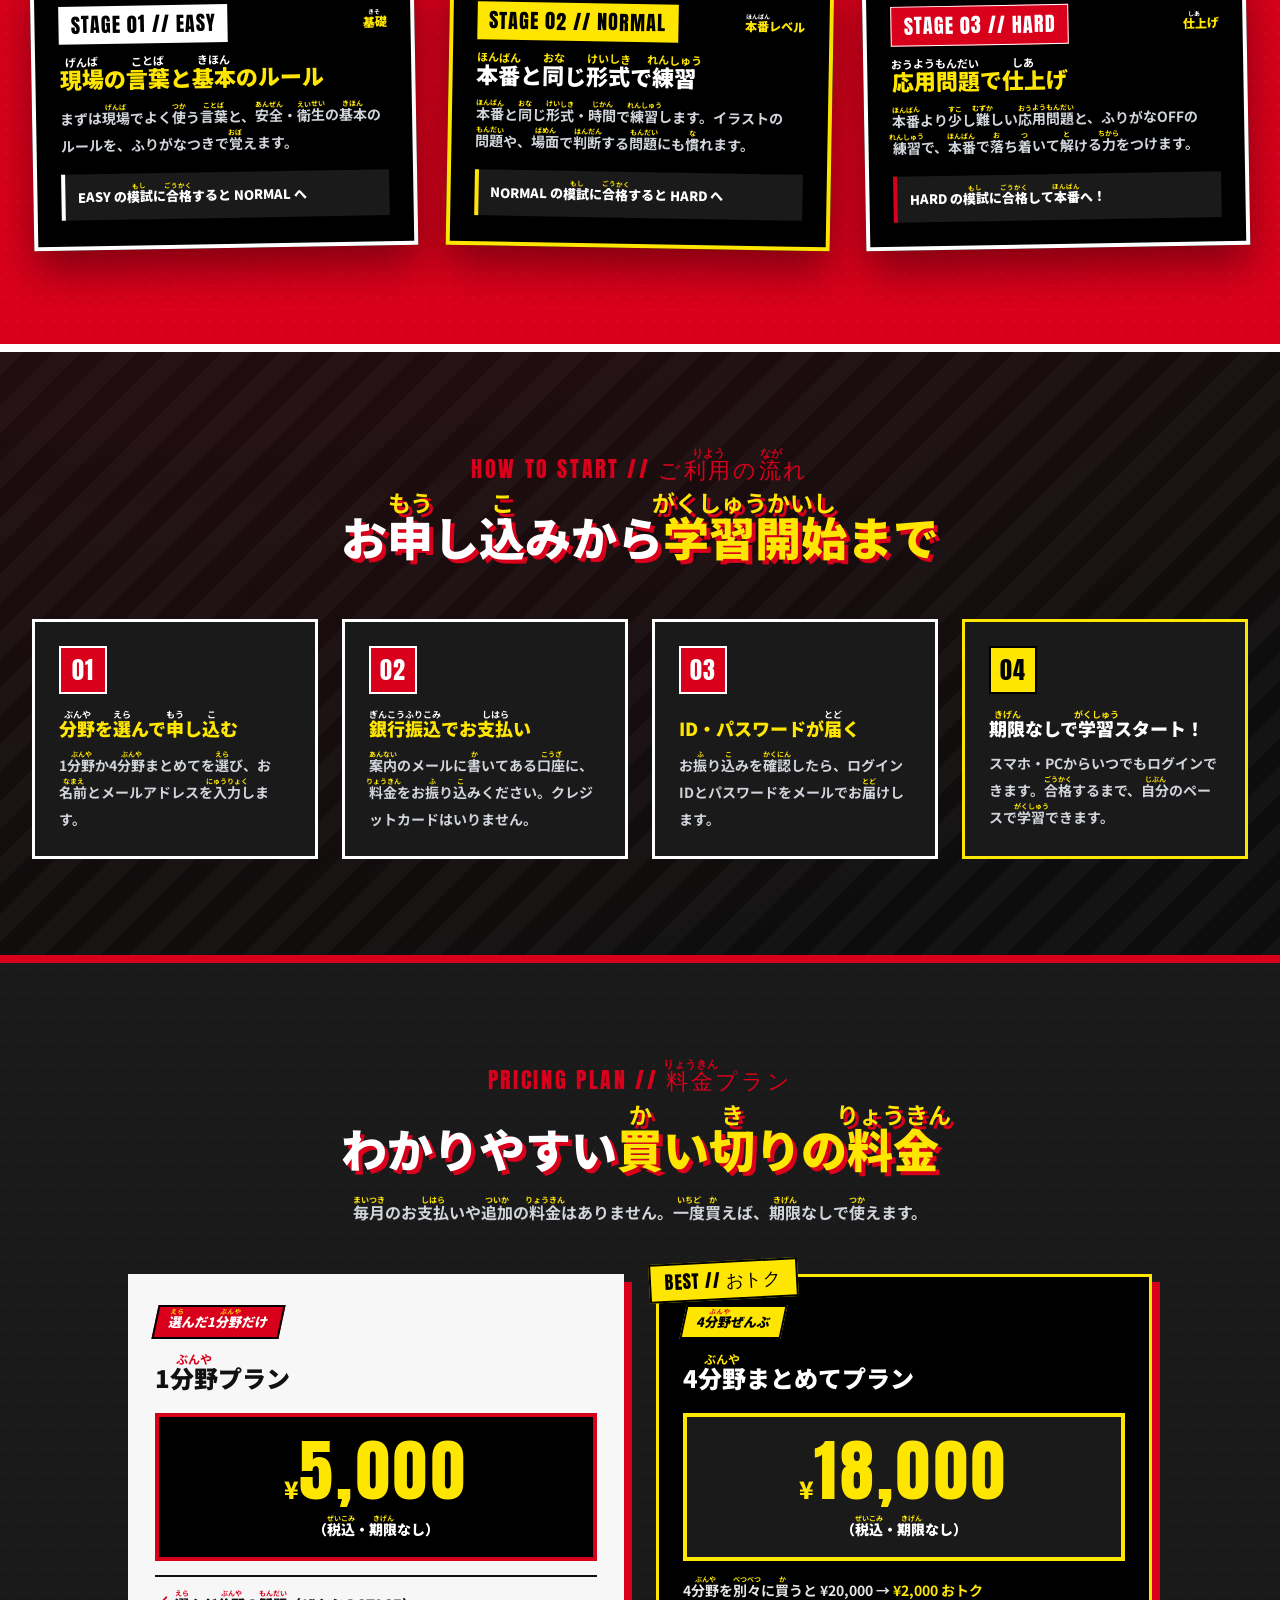
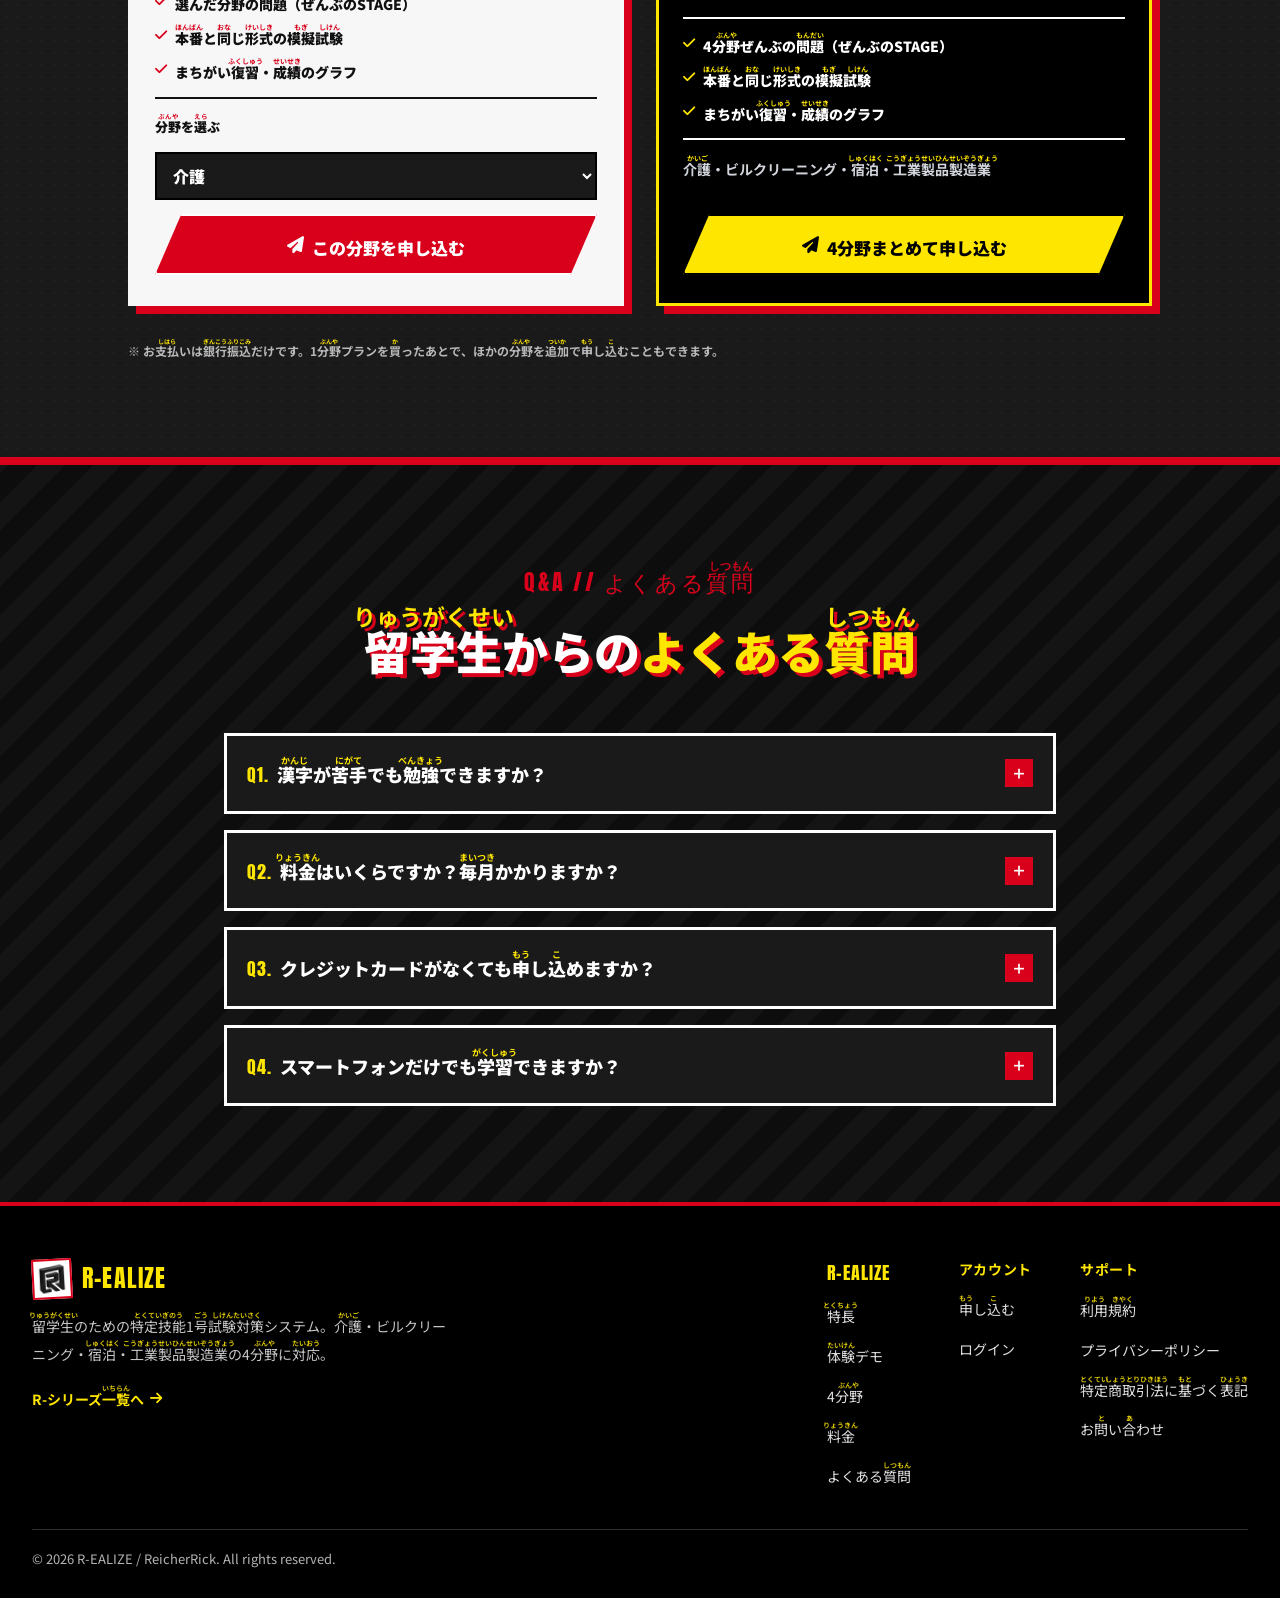
==== commit a717ede7: "R-EALIZE: LPにログイン演習をかんたんにCOMBO模試の一覧を上に" ====
--- a/frontend/user/index.html
+++ b/frontend/user/index.html
@@ -10,7 +10,7 @@
   <link rel="preconnect" href="https://fonts.gstatic.com" crossorigin>
   <link href="https://fonts.googleapis.com/css2?family=Anton&family=Noto+Sans+JP:wght@500;700;900&display=swap" rel="stylesheet">
   <link rel="stylesheet" href="https://cdnjs.cloudflare.com/ajax/libs/font-awesome/6.5.1/css/all.min.css">
-  <link rel="stylesheet" href="css/lp.css?v=20261121a">
+  <link rel="stylesheet" href="css/lp.css?v=20261121b">
   <link rel="stylesheet" href="css/auth.css?v=20261119c">
 </head>
 <body id="top">
@@ -244,6 +244,7 @@
           <span class="furi-label">ふりがな</span>
           <button type="button" id="furigana-toggle" class="furi-btn en" aria-pressed="true" aria-label="ふりがなの表示">ON</button>
         </div>
+        <a href="login.html" class="btn hd-login"><i class="fa-solid fa-right-to-bracket" aria-hidden="true"></i><span>ログイン</span></a>
         <a href="#pricing" class="btn btn-red btn-clip hd-apply"><span><ruby>申<rt>もう</rt></ruby>し<ruby>込<rt>こ</rt></ruby>む</span></a>
         <button type="button" id="menu-btn" class="menu-btn" aria-label="メニューを開く" aria-expanded="false" aria-controls="mobile-nav">
           <i id="menu-icon" class="fa-solid fa-bars" aria-hidden="true"></i>
@@ -260,6 +261,7 @@
         <a href="#flow">ご<ruby>利用<rt>りよう</rt></ruby>の<ruby>流<rt>なが</rt></ruby>れ</a>
         <a href="#pricing"><ruby>料金<rt>りょうきん</rt></ruby>プラン</a>
         <a href="#faq" class="span2">よくある<ruby>質問<rt>しつもん</rt></ruby>（Q&amp;A）</a>
+        <a href="login.html" class="span2 m-nav-login"><i class="fa-solid fa-right-to-bracket" aria-hidden="true"></i><span>ログイン（<ruby>受講生<rt>じゅこうせい</rt></ruby>の<ruby>方<rt>かた</rt></ruby>）</span></a>
         <a href="#pricing" class="span2 m-nav-apply"><ruby>申<rt>もう</rt></ruby>し<ruby>込<rt>こ</rt></ruby>む</a>
       </div>
     </nav>
@@ -689,6 +691,7 @@
           <p class="footer-head">アカウント</p>
           <ul>
             <li><a href="#pricing"><ruby>申<rt>もう</rt></ruby>し<ruby>込<rt>こ</rt></ruby>む</a></li>
+            <li><a href="login.html">ログイン</a></li>
           </ul>
         </div>
         <div class="footer-col">
--- a/frontend/user/css/lp.css
+++ b/frontend/user/css/lp.css
@@ -150,6 +150,12 @@
 }
 .furi-btn[aria-pressed="false"] { background: #555; }
 .hd-apply { display: none; font-size: 14px; padding: 8px 22px; }
+.hd-login { display: none; align-items: center; gap: 6px; font-size: 14px; padding: 7px 14px; background: transparent; color: #fff; border: 2px solid #fff; }
+.hd-login:hover { background: #fff; color: #000; }
+.hd-login i { color: var(--yellow); }
+.hd-login:hover i { color: var(--red); }
+.m-nav-grid .m-nav-login { justify-content: center; gap: 8px; border: 2px solid #fff; }
+.m-nav-grid .m-nav-login i { color: var(--yellow); }
 .menu-btn {
   width: 44px; height: 44px; display: flex; align-items: center; justify-content: center;
   background: var(--char); color: #fff; border: 2px solid #fff; font-size: 18px; cursor: pointer;
@@ -166,7 +172,7 @@
   .furi-label { display: inline; }
   .logo-name { font-size: 28px; }
 }
-@media (min-width: 768px) { .hd-apply { display: inline-flex; } }
+@media (min-width: 768px) { .hd-apply, .hd-login { display: inline-flex; } }
 @media (min-width: 1280px) {
   .hd-nav { display: flex; }
   .menu-btn, .m-nav { display: none !important; }
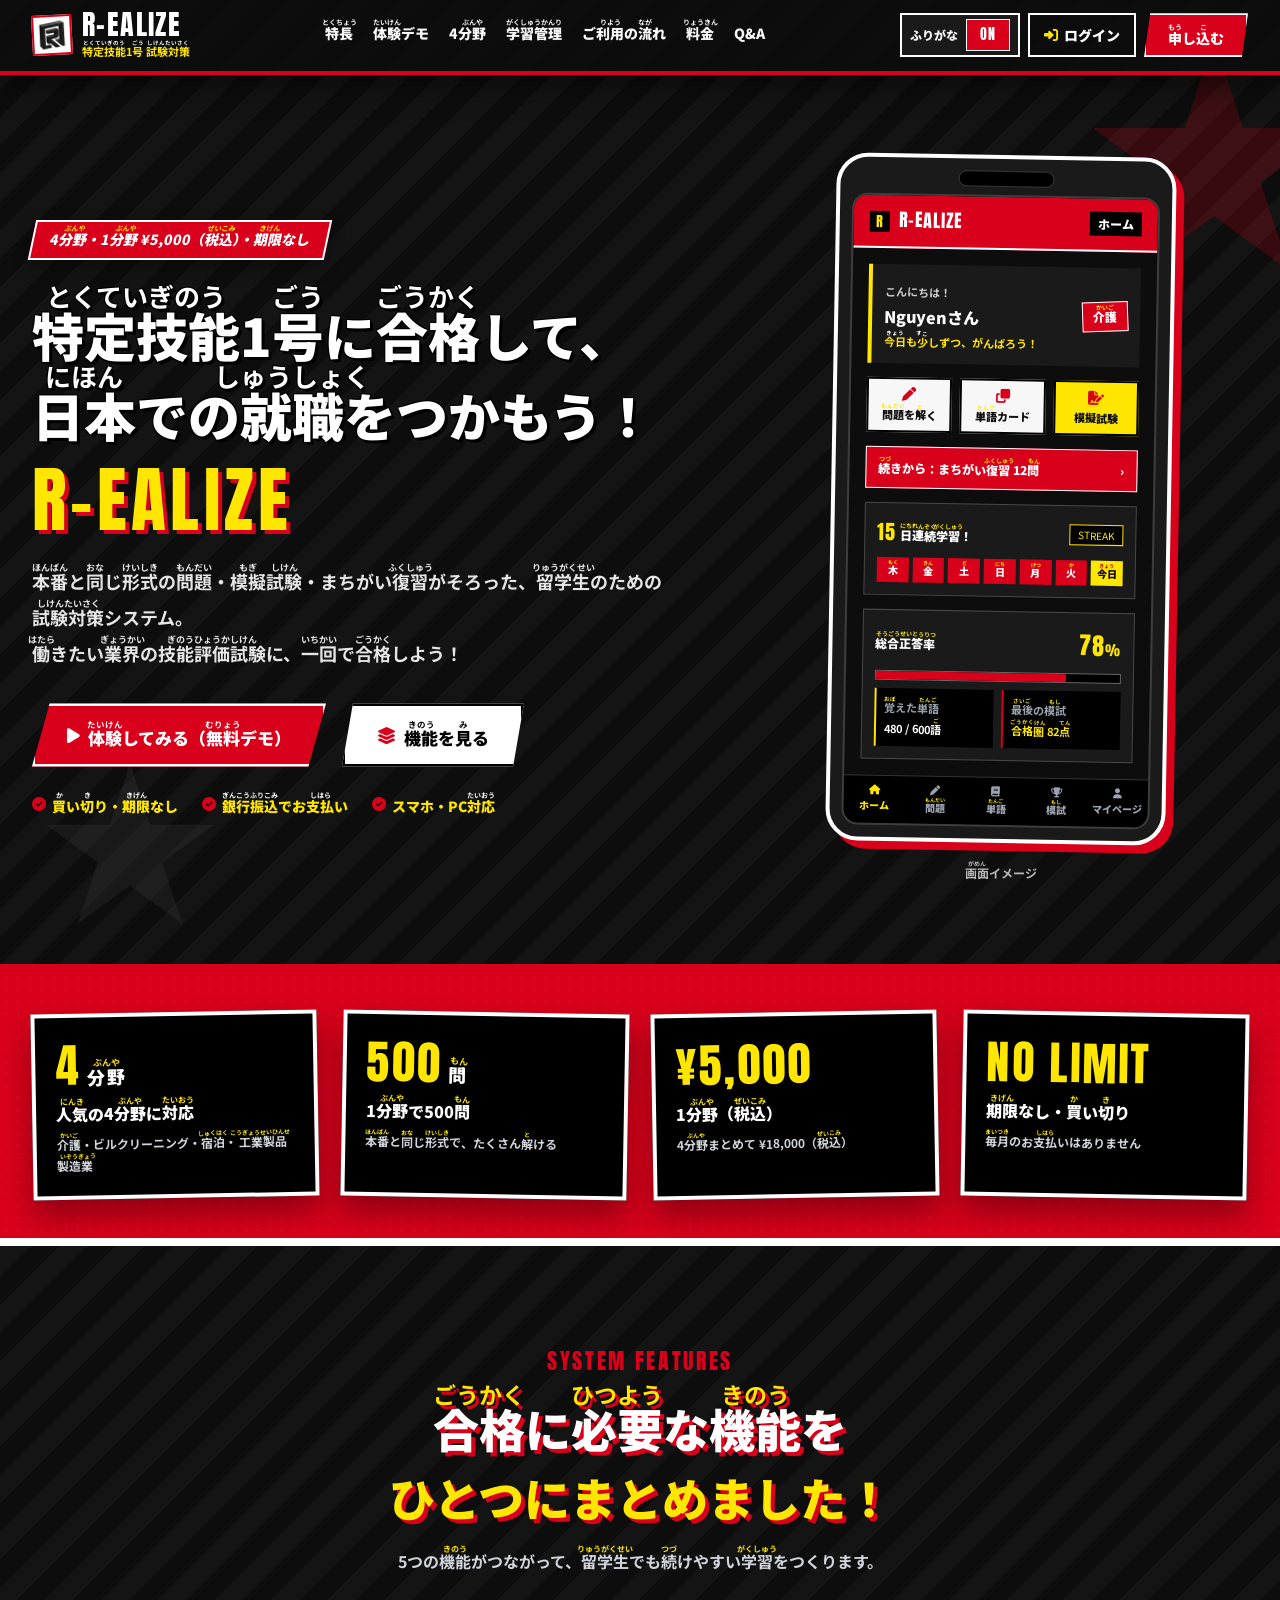
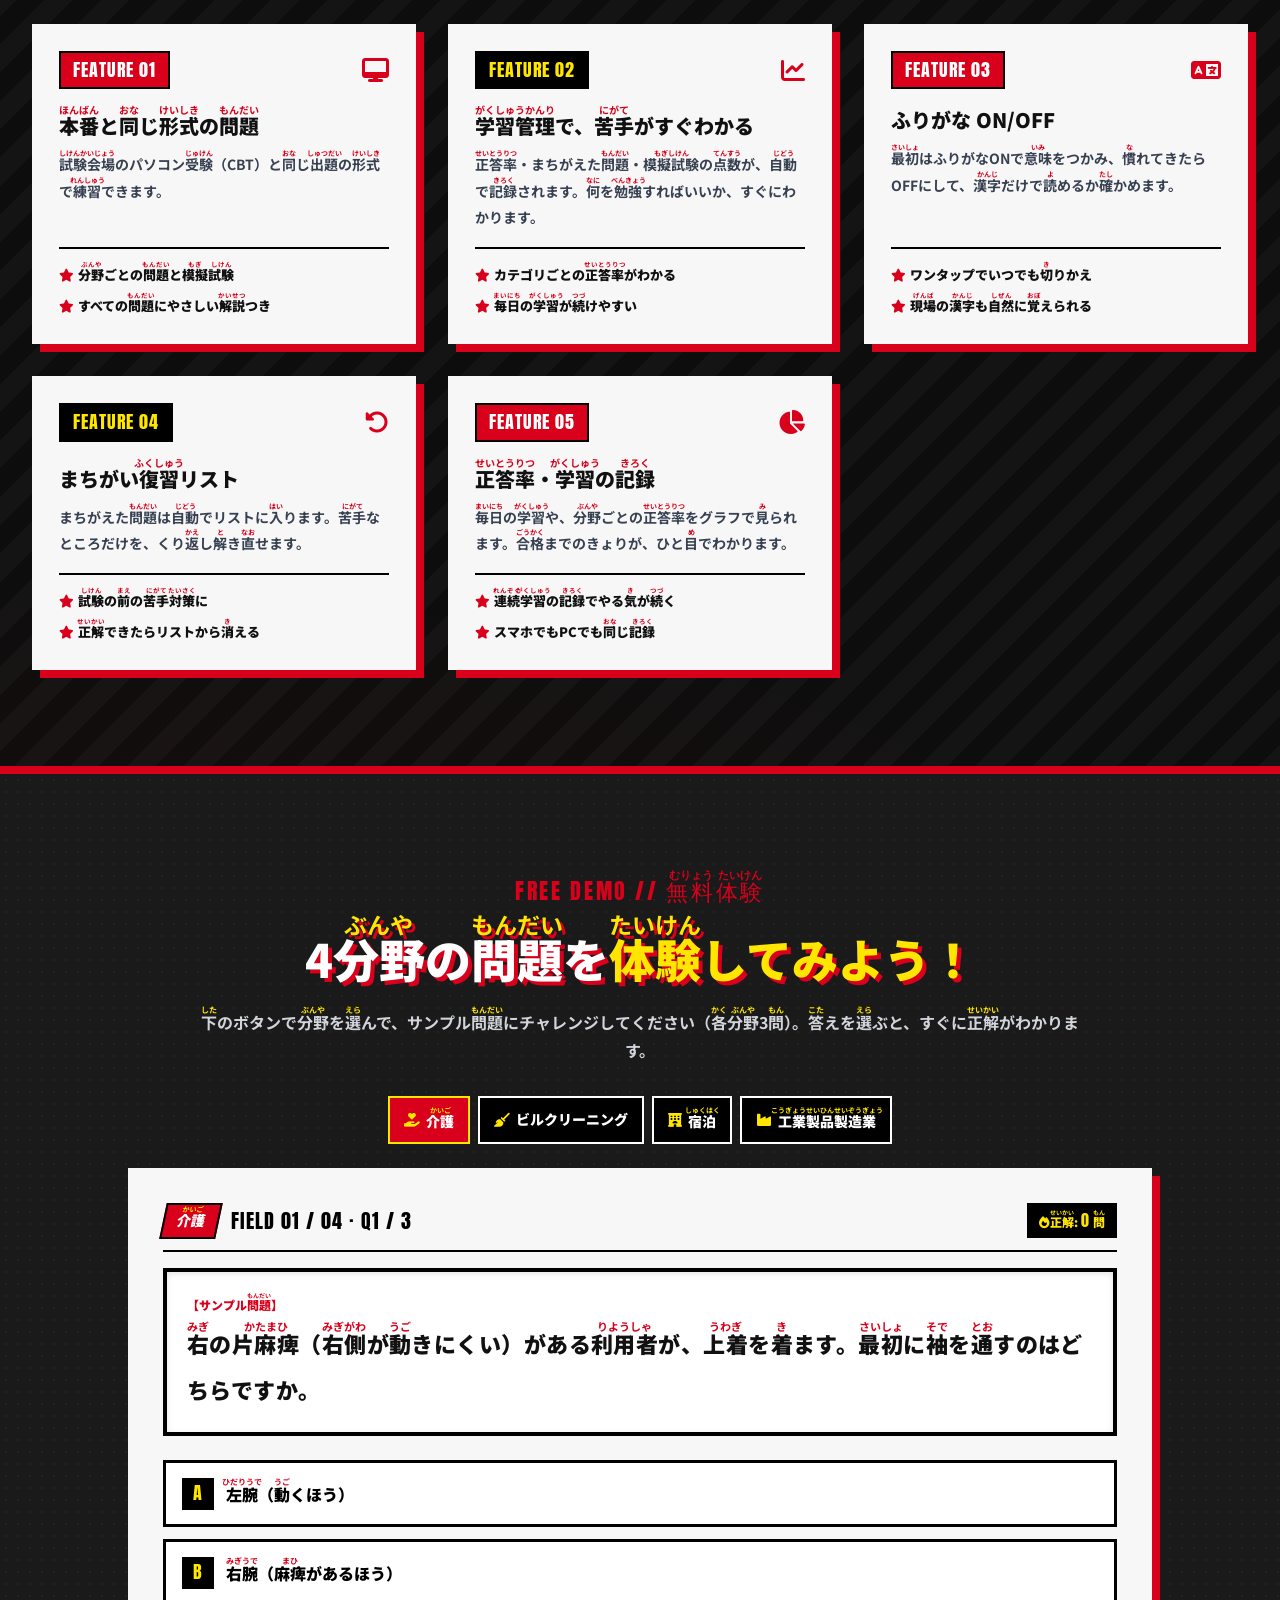
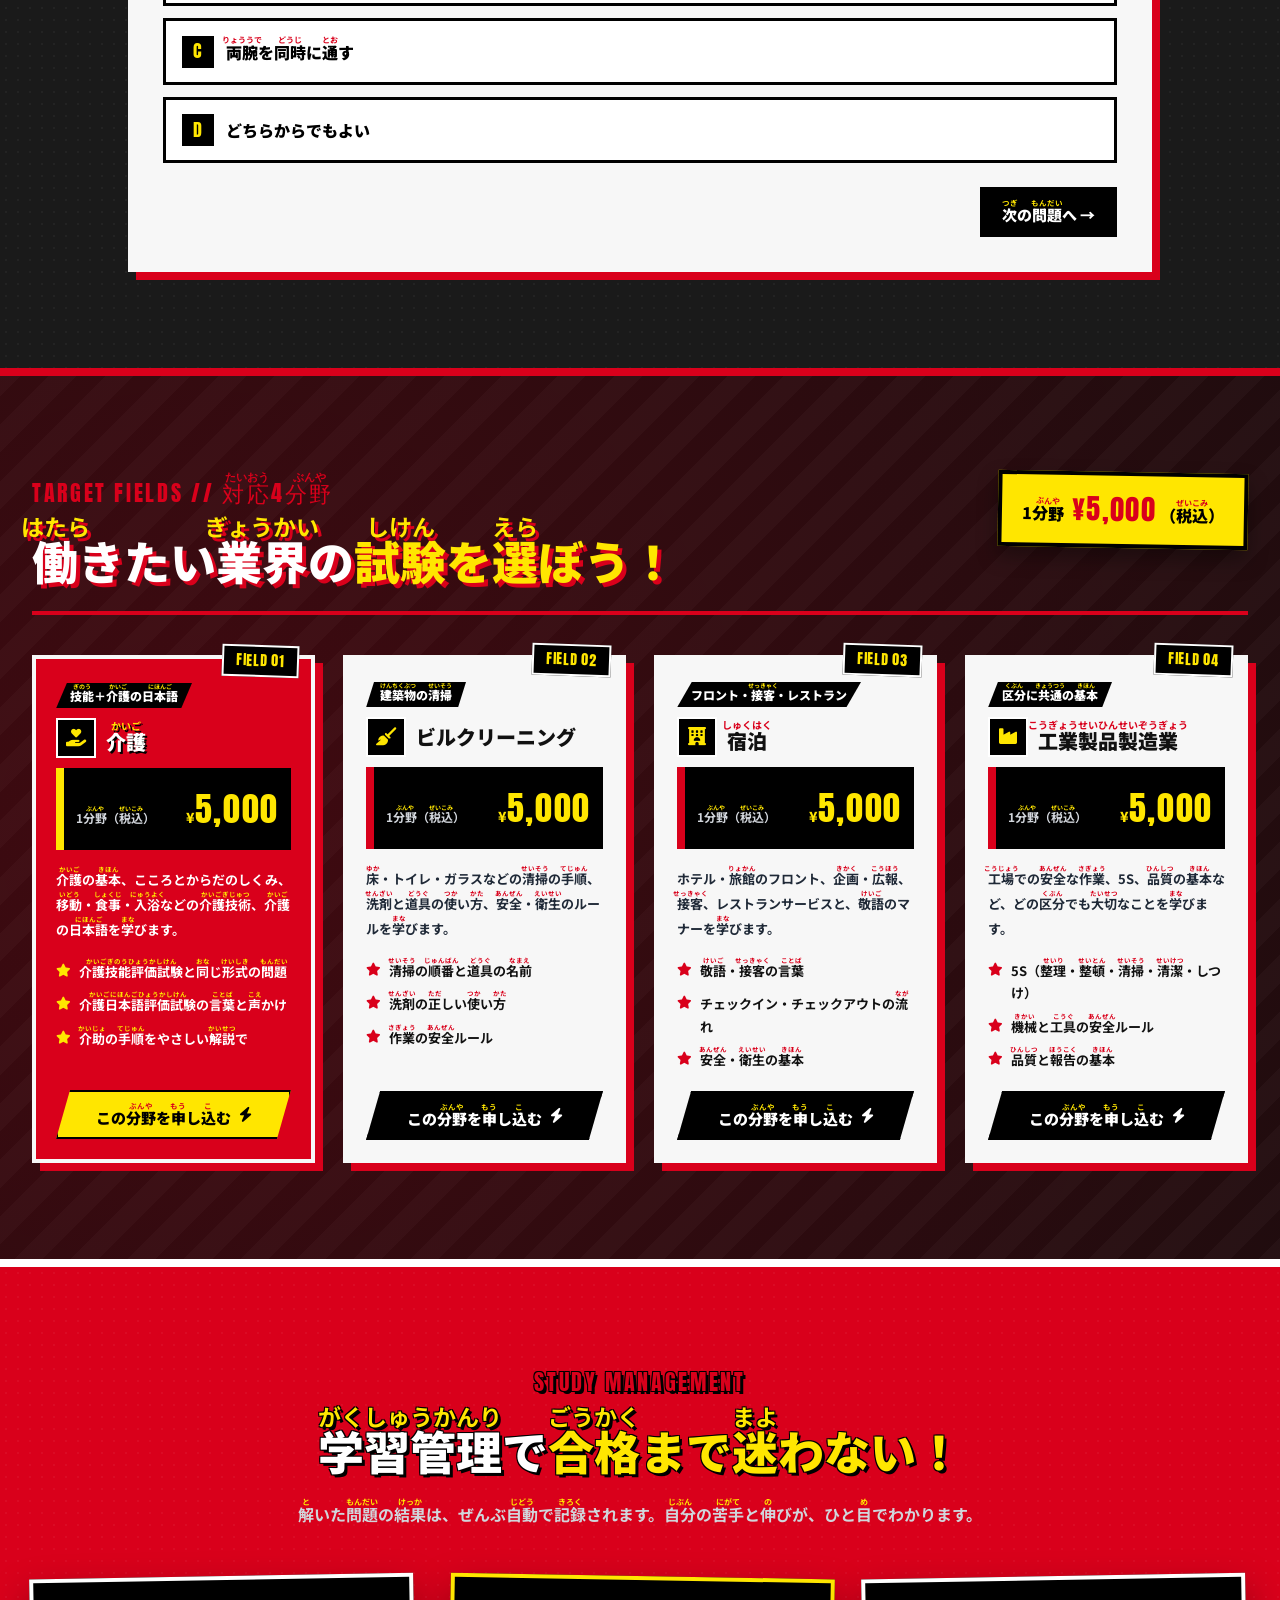
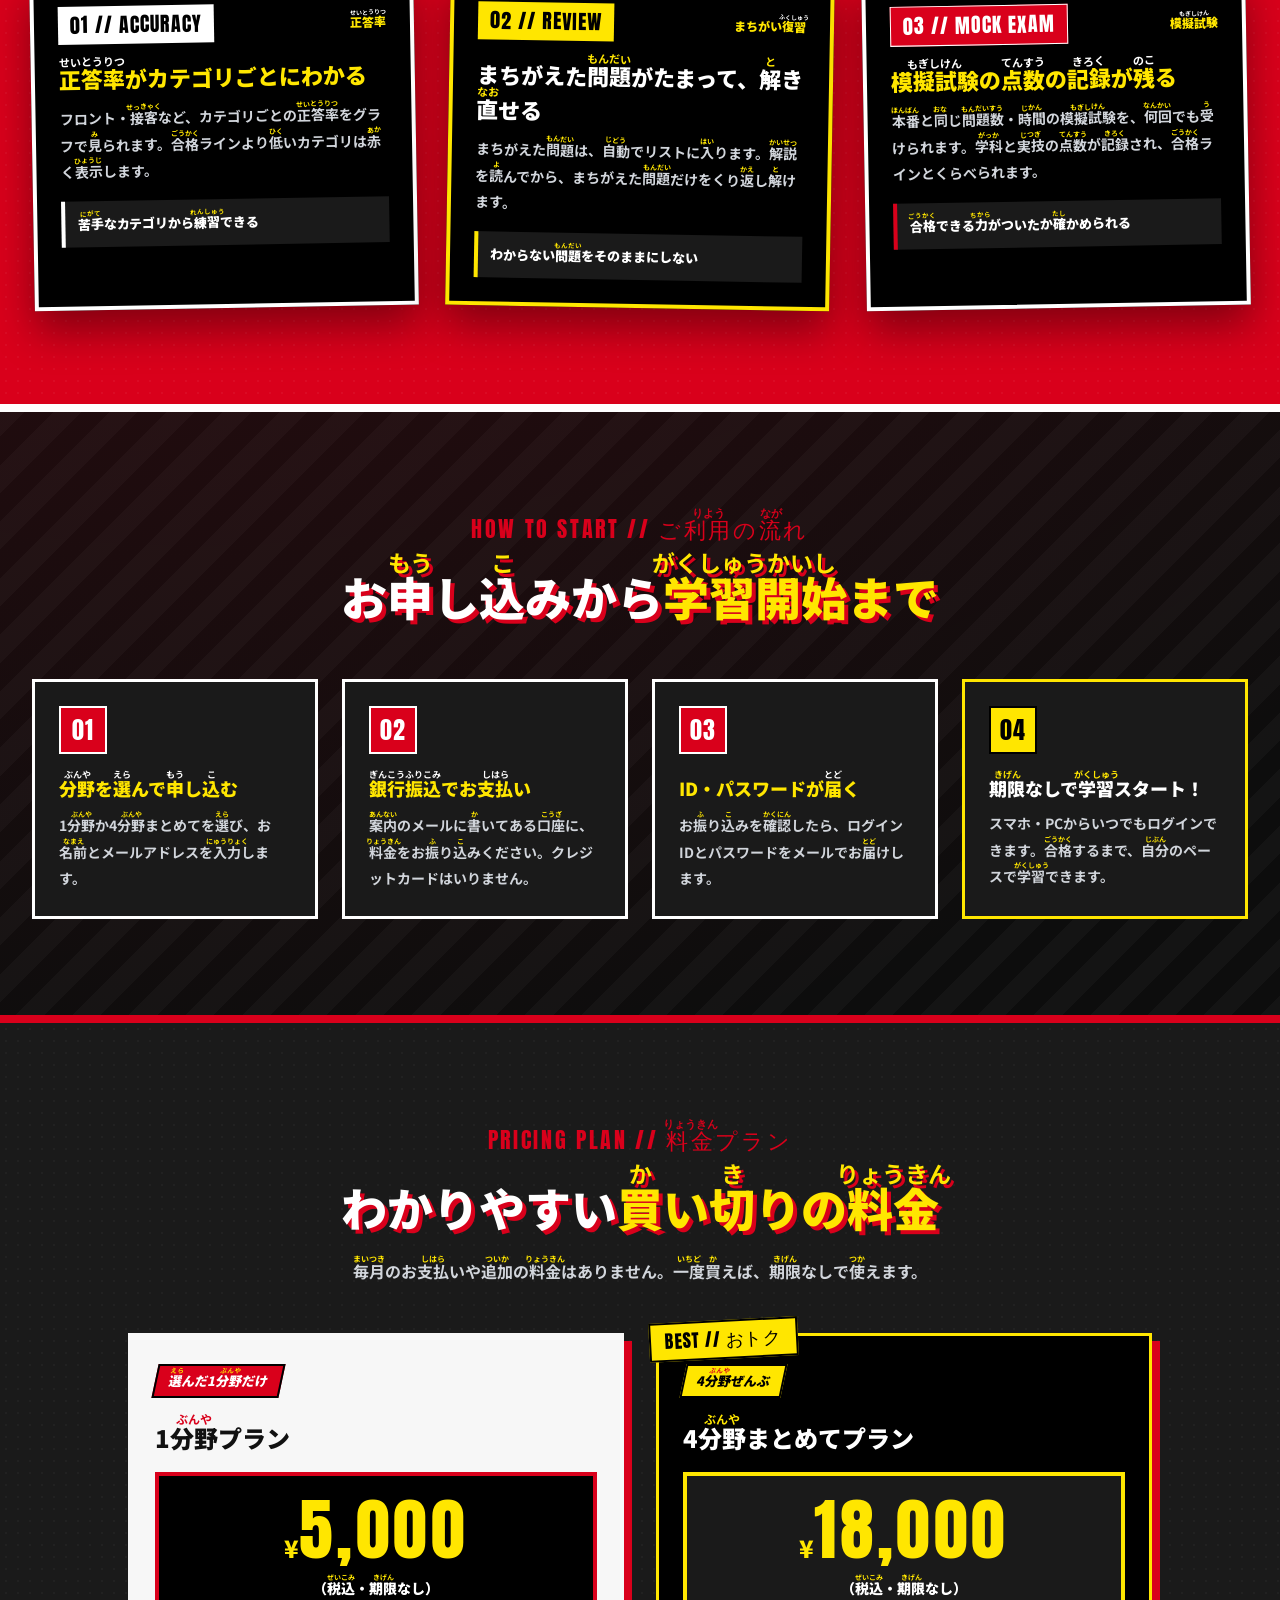
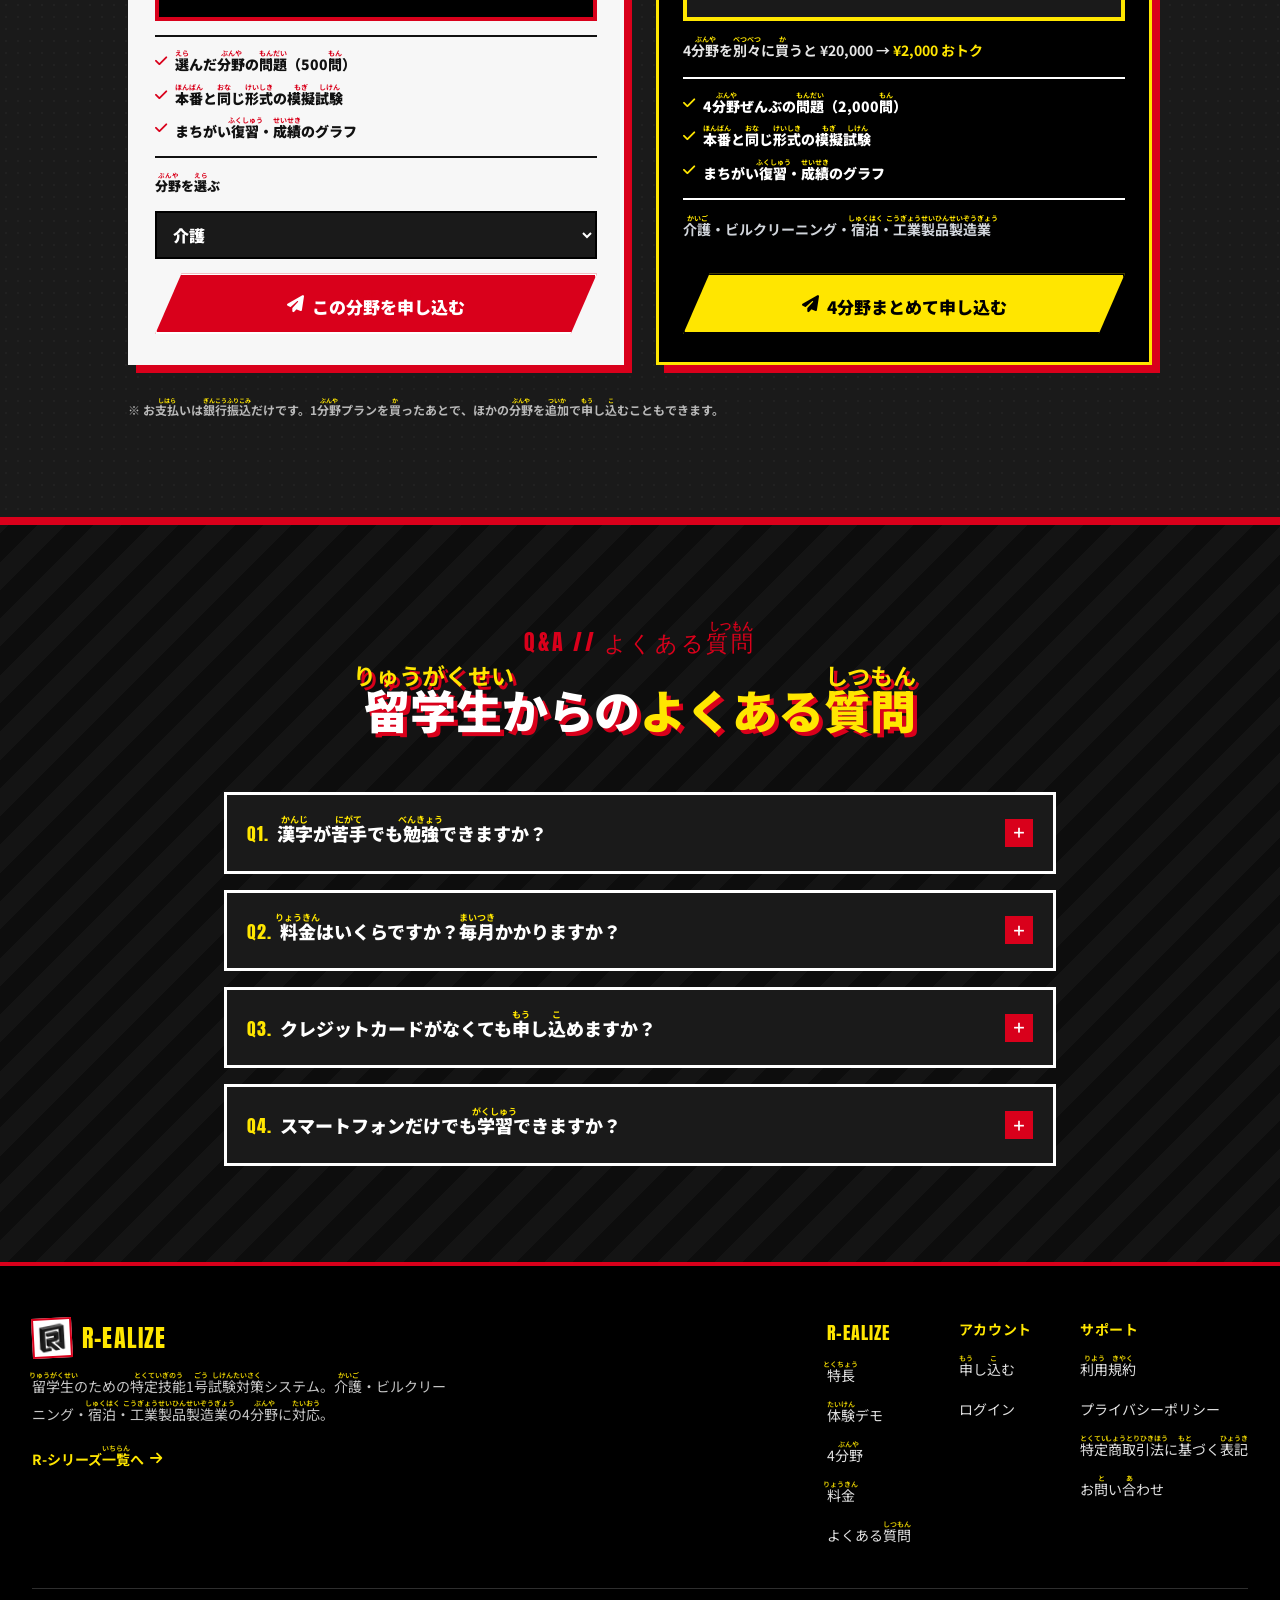
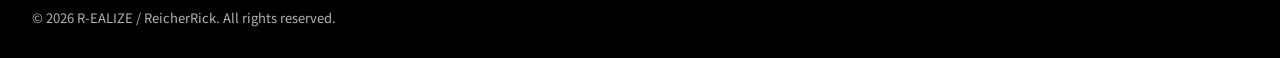
==== commit 4be7c9fb: "R-EALIZE: STAGEをなくして学習管理に問題演習を2つに" ====
--- a/frontend/user/index.html
+++ b/frontend/user/index.html
@@ -233,7 +233,7 @@
         <a href="#features"><ruby>特長<rt>とくちょう</rt></ruby></a>
         <a href="#demo"><ruby>体験<rt>たいけん</rt></ruby>デモ</a>
         <a href="#fields">4<ruby>分野<rt>ぶんや</rt></ruby></a>
-        <a href="#stage">STAGE<ruby>制<rt>せい</rt></ruby></a>
+        <a href="#manage"><ruby>学習管理<rt>がくしゅうかんり</rt></ruby></a>
         <a href="#flow">ご<ruby>利用<rt>りよう</rt></ruby>の<ruby>流<rt>なが</rt></ruby>れ</a>
         <a href="#pricing"><ruby>料金<rt>りょうきん</rt></ruby></a>
         <a href="#faq">Q&amp;A</a>
@@ -257,7 +257,7 @@
         <a href="#features"><ruby>特長<rt>とくちょう</rt></ruby></a>
         <a href="#demo"><ruby>体験<rt>たいけん</rt></ruby>デモ</a>
         <a href="#fields">4<ruby>分野<rt>ぶんや</rt></ruby></a>
-        <a href="#stage">STAGE<ruby>制<rt>せい</rt></ruby></a>
+        <a href="#manage"><ruby>学習管理<rt>がくしゅうかんり</rt></ruby></a>
         <a href="#flow">ご<ruby>利用<rt>りよう</rt></ruby>の<ruby>流<rt>なが</rt></ruby>れ</a>
         <a href="#pricing"><ruby>料金<rt>りょうきん</rt></ruby>プラン</a>
         <a href="#faq" class="span2">よくある<ruby>質問<rt>しつもん</rt></ruby>（Q&amp;A）</a>
@@ -378,9 +378,9 @@
           <p class="spec-note"><ruby>介護<rt>かいご</rt></ruby>・ビルクリーニング・<ruby>宿泊<rt>しゅくはく</rt></ruby>・<ruby>工業製品製造業<rt>こうぎょうせいひんせいぞうぎょう</rt></ruby></p>
         </div>
         <div class="spec-card dark tilt-r reveal" style="transition-delay:100ms">
-          <p class="spec-num en">3<small>STAGE</small></p>
-          <p class="spec-title">EASY → NORMAL → HARD</p>
-          <p class="spec-note"><ruby>模試<rt>もし</rt></ruby>に<ruby>合格<rt>ごうかく</rt></ruby>すると<ruby>次<rt>つぎ</rt></ruby>のSTAGEへ</p>
+          <p class="spec-num en">500<small><ruby>問<rt>もん</rt></ruby></small></p>
+          <p class="spec-title">1<ruby>分野<rt>ぶんや</rt></ruby>で500<ruby>問<rt>もん</rt></ruby></p>
+          <p class="spec-note"><ruby>本番<rt>ほんばん</rt></ruby>と<ruby>同<rt>おな</rt></ruby>じ<ruby>形式<rt>けいしき</rt></ruby>で、たくさん<ruby>解<rt>と</rt></ruby>ける</p>
         </div>
         <div class="spec-card dark reveal" style="transition-delay:200ms">
           <p class="spec-num en">¥5,000</p>
@@ -415,12 +415,12 @@
         </article>
 
         <article class="feat light box reveal" style="transition-delay:150ms">
-          <div class="feat-top"><span class="feat-no is-black en">FEATURE 02</span><i class="fa-solid fa-stairs" aria-hidden="true"></i></div>
-          <h3>STAGE<ruby>制<rt>せい</rt></ruby>でステップアップ</h3>
-          <p>EASY（<ruby>基礎<rt>きそ</rt></ruby>）→ NORMAL（<ruby>本番<rt>ほんばん</rt></ruby>レベル）→ HARD（<ruby>応用<rt>おうよう</rt></ruby>）。<ruby>模試<rt>もし</rt></ruby>に<ruby>合格<rt>ごうかく</rt></ruby>すると、<ruby>次<rt>つぎ</rt></ruby>のSTAGEに<ruby>進<rt>すす</rt></ruby>めます。</p>
+          <div class="feat-top"><span class="feat-no is-black en">FEATURE 02</span><i class="fa-solid fa-chart-line" aria-hidden="true"></i></div>
+          <h3><ruby>学習管理<rt>がくしゅうかんり</rt></ruby>で、<ruby>苦手<rt>にがて</rt></ruby>がすぐわかる</h3>
+          <p><ruby>正答率<rt>せいとうりつ</rt></ruby>・まちがえた<ruby>問題<rt>もんだい</rt></ruby>・<ruby>模擬試験<rt>もぎしけん</rt></ruby>の<ruby>点数<rt>てんすう</rt></ruby>が、<ruby>自動<rt>じどう</rt></ruby>で<ruby>記録<rt>きろく</rt></ruby>されます。<ruby>何<rt>なに</rt></ruby>を<ruby>勉強<rt>べんきょう</rt></ruby>すればいいか、すぐにわかります。</p>
           <ul>
-            <li><i class="fa-solid fa-star" aria-hidden="true"></i>ゲームのように<ruby>楽<rt>たの</rt></ruby>しく<ruby>進<rt>すす</rt></ruby>める</li>
-            <li><i class="fa-solid fa-star" aria-hidden="true"></i><ruby>合格<rt>ごうかく</rt></ruby>ラインをこえる<ruby>自信<rt>じしん</rt></ruby>がつく</li>
+            <li><i class="fa-solid fa-star" aria-hidden="true"></i>カテゴリごとの<ruby>正答率<rt>せいとうりつ</rt></ruby>がわかる</li>
+            <li><i class="fa-solid fa-star" aria-hidden="true"></i><ruby>毎日<rt>まいにち</rt></ruby>の<ruby>学習<rt>がくしゅう</rt></ruby>が<ruby>続<rt>つづ</rt></ruby>けやすい</li>
           </ul>
         </article>
 
@@ -515,34 +515,34 @@
       <div id="fields-grid" class="fields-grid"></div>
     </section>
 
-    <!-- 6. STAGE -->
-    <section id="stage" class="stage">
+    <!-- 6. 学習管理 -->
+    <section id="manage" class="stage">
       <div class="halftone"></div>
       <div class="container stage-in">
         <div class="sec-head reveal">
-          <span class="sec-en en t-yellow stroke">CURRICULUM &amp; STAGE</span>
-          <h2 class="sec-title stroke">3つのSTAGEで<span class="t-yellow"><ruby>合格<rt>ごうかく</rt></ruby>レベルへ！</span></h2>
-          <p class="sec-lead t-white"><ruby>最初<rt>さいしょ</rt></ruby>から<ruby>難<rt>むずか</rt></ruby>しい<ruby>問題<rt>もんだい</rt></ruby>は<ruby>解<rt>と</rt></ruby>きません。やさしい<ruby>基礎<rt>きそ</rt></ruby>から<ruby>順番<rt>じゅんばん</rt></ruby>にステップアップします。</p>
+          <span class="sec-en en t-yellow stroke">STUDY MANAGEMENT</span>
+          <h2 class="sec-title stroke"><ruby>学習管理<rt>がくしゅうかんり</rt></ruby>で<span class="t-yellow"><ruby>合格<rt>ごうかく</rt></ruby>まで<ruby>迷<rt>まよ</rt></ruby>わない！</span></h2>
+          <p class="sec-lead t-white"><ruby>解<rt>と</rt></ruby>いた<ruby>問題<rt>もんだい</rt></ruby>の<ruby>結果<rt>けっか</rt></ruby>は、ぜんぶ<ruby>自動<rt>じどう</rt></ruby>で<ruby>記録<rt>きろく</rt></ruby>されます。<ruby>自分<rt>じぶん</rt></ruby>の<ruby>苦手<rt>にがて</rt></ruby>と<ruby>伸<rt>の</rt></ruby>びが、ひと<ruby>目<rt>め</rt></ruby>でわかります。</p>
         </div>
 
         <div class="stage-grid">
           <div class="stage-card dark reveal">
-            <div class="stage-top"><span class="stage-tag is-white en">STAGE 01 // EASY</span><span class="stage-sub"><ruby>基礎<rt>きそ</rt></ruby></span></div>
-            <h3 class="t-yellow"><ruby>現場<rt>げんば</rt></ruby>の<ruby>言葉<rt>ことば</rt></ruby>と<ruby>基本<rt>きほん</rt></ruby>のルール</h3>
-            <p>まずは<ruby>現場<rt>げんば</rt></ruby>でよく<ruby>使<rt>つか</rt></ruby>う<ruby>言葉<rt>ことば</rt></ruby>と、<ruby>安全<rt>あんぜん</rt></ruby>・<ruby>衛生<rt>えいせい</rt></ruby>の<ruby>基本<rt>きほん</rt></ruby>のルールを、ふりがなつきで<ruby>覚<rt>おぼ</rt></ruby>えます。</p>
-            <div class="stage-goal">EASY の<ruby>模試<rt>もし</rt></ruby>に<ruby>合格<rt>ごうかく</rt></ruby>すると NORMAL へ</div>
+            <div class="stage-top"><span class="stage-tag is-white en">01 // ACCURACY</span><span class="stage-sub"><ruby>正答率<rt>せいとうりつ</rt></ruby></span></div>
+            <h3 class="t-yellow"><ruby>正答率<rt>せいとうりつ</rt></ruby>がカテゴリごとにわかる</h3>
+            <p>フロント・<ruby>接客<rt>せっきゃく</rt></ruby>など、カテゴリごとの<ruby>正答率<rt>せいとうりつ</rt></ruby>をグラフで<ruby>見<rt>み</rt></ruby>られます。<ruby>合格<rt>ごうかく</rt></ruby>ラインより<ruby>低<rt>ひく</rt></ruby>いカテゴリは<ruby>赤<rt>あか</rt></ruby>く<ruby>表示<rt>ひょうじ</rt></ruby>します。</p>
+            <div class="stage-goal"><ruby>苦手<rt>にがて</rt></ruby>なカテゴリから<ruby>練習<rt>れんしゅう</rt></ruby>できる</div>
           </div>
           <div class="stage-card dark is-yellow tilt-r reveal" style="transition-delay:150ms">
-            <div class="stage-top"><span class="stage-tag is-yellow en">STAGE 02 // NORMAL</span><span class="stage-sub"><ruby>本番<rt>ほんばん</rt></ruby>レベル</span></div>
-            <h3><ruby>本番<rt>ほんばん</rt></ruby>と<ruby>同<rt>おな</rt></ruby>じ<ruby>形式<rt>けいしき</rt></ruby>で<ruby>練習<rt>れんしゅう</rt></ruby></h3>
-            <p><ruby>本番<rt>ほんばん</rt></ruby>と<ruby>同<rt>おな</rt></ruby>じ<ruby>形式<rt>けいしき</rt></ruby>・<ruby>時間<rt>じかん</rt></ruby>で<ruby>練習<rt>れんしゅう</rt></ruby>します。イラストの<ruby>問題<rt>もんだい</rt></ruby>や、<ruby>場面<rt>ばめん</rt></ruby>で<ruby>判断<rt>はんだん</rt></ruby>する<ruby>問題<rt>もんだい</rt></ruby>にも<ruby>慣<rt>な</rt></ruby>れます。</p>
-            <div class="stage-goal">NORMAL の<ruby>模試<rt>もし</rt></ruby>に<ruby>合格<rt>ごうかく</rt></ruby>すると HARD へ</div>
+            <div class="stage-top"><span class="stage-tag is-yellow en">02 // REVIEW</span><span class="stage-sub">まちがい<ruby>復習<rt>ふくしゅう</rt></ruby></span></div>
+            <h3>まちがえた<ruby>問題<rt>もんだい</rt></ruby>がたまって、<ruby>解<rt>と</rt></ruby>き<ruby>直<rt>なお</rt></ruby>せる</h3>
+            <p>まちがえた<ruby>問題<rt>もんだい</rt></ruby>は、<ruby>自動<rt>じどう</rt></ruby>でリストに<ruby>入<rt>はい</rt></ruby>ります。<ruby>解説<rt>かいせつ</rt></ruby>を<ruby>読<rt>よ</rt></ruby>んでから、まちがえた<ruby>問題<rt>もんだい</rt></ruby>だけをくり<ruby>返<rt>かえ</rt></ruby>し<ruby>解<rt>と</rt></ruby>けます。</p>
+            <div class="stage-goal">わからない<ruby>問題<rt>もんだい</rt></ruby>をそのままにしない</div>
           </div>
           <div class="stage-card dark reveal" style="transition-delay:300ms">
-            <div class="stage-top"><span class="stage-tag is-red en">STAGE 03 // HARD</span><span class="stage-sub"><ruby>仕上<rt>しあ</rt></ruby>げ</span></div>
-            <h3 class="t-yellow"><ruby>応用<rt>おうよう</rt></ruby><ruby>問題<rt>もんだい</rt></ruby>で<ruby>仕上<rt>しあ</rt></ruby>げ</h3>
-            <p><ruby>本番<rt>ほんばん</rt></ruby>より<ruby>少<rt>すこ</rt></ruby>し<ruby>難<rt>むずか</rt></ruby>しい<ruby>応用<rt>おうよう</rt></ruby><ruby>問題<rt>もんだい</rt></ruby>と、ふりがなOFFの<ruby>練習<rt>れんしゅう</rt></ruby>で、<ruby>本番<rt>ほんばん</rt></ruby>で<ruby>落<rt>お</rt></ruby>ち<ruby>着<rt>つ</rt></ruby>いて<ruby>解<rt>と</rt></ruby>ける<ruby>力<rt>ちから</rt></ruby>をつけます。</p>
-            <div class="stage-goal">HARD の<ruby>模試<rt>もし</rt></ruby>に<ruby>合格<rt>ごうかく</rt></ruby>して<ruby>本番<rt>ほんばん</rt></ruby>へ！</div>
+            <div class="stage-top"><span class="stage-tag is-red en">03 // MOCK EXAM</span><span class="stage-sub"><ruby>模擬試験<rt>もぎしけん</rt></ruby></span></div>
+            <h3 class="t-yellow"><ruby>模擬試験<rt>もぎしけん</rt></ruby>の<ruby>点数<rt>てんすう</rt></ruby>の<ruby>記録<rt>きろく</rt></ruby>が<ruby>残<rt>のこ</rt></ruby>る</h3>
+            <p><ruby>本番<rt>ほんばん</rt></ruby>と<ruby>同<rt>おな</rt></ruby>じ<ruby>問題数<rt>もんだいすう</rt></ruby>・<ruby>時間<rt>じかん</rt></ruby>の<ruby>模擬試験<rt>もぎしけん</rt></ruby>を、<ruby>何回<rt>なんかい</rt></ruby>でも<ruby>受<rt>う</rt></ruby>けられます。<ruby>学科<rt>がっか</rt></ruby>と<ruby>実技<rt>じつぎ</rt></ruby>の<ruby>点数<rt>てんすう</rt></ruby>が<ruby>記録<rt>きろく</rt></ruby>され、<ruby>合格<rt>ごうかく</rt></ruby>ラインとくらべられます。</p>
+            <div class="stage-goal"><ruby>合格<rt>ごうかく</rt></ruby>できる<ruby>力<rt>ちから</rt></ruby>がついたか<ruby>確<rt>たし</rt></ruby>かめられる</div>
           </div>
         </div>
       </div>
@@ -597,7 +597,7 @@
               <span class="plan-note">（<ruby>税込<rt>ぜいこみ</rt></ruby>・<ruby>期限<rt>きげん</rt></ruby>なし）</span>
             </div>
             <ul class="plan-inc">
-              <li><i class="fa-solid fa-check" aria-hidden="true"></i><span><ruby>選<rt>えら</rt></ruby>んだ<ruby>分野<rt>ぶんや</rt></ruby>の<ruby>問題<rt>もんだい</rt></ruby>（ぜんぶのSTAGE）</span></li>
+              <li><i class="fa-solid fa-check" aria-hidden="true"></i><span><ruby>選<rt>えら</rt></ruby>んだ<ruby>分野<rt>ぶんや</rt></ruby>の<ruby>問題<rt>もんだい</rt></ruby>（500<ruby>問<rt>もん</rt></ruby>）</span></li>
               <li><i class="fa-solid fa-check" aria-hidden="true"></i><span><ruby>本番<rt>ほんばん</rt></ruby>と<ruby>同<rt>おな</rt></ruby>じ<ruby>形式<rt>けいしき</rt></ruby>の<ruby>模擬<rt>もぎ</rt></ruby><ruby>試験<rt>しけん</rt></ruby></span></li>
               <li><i class="fa-solid fa-check" aria-hidden="true"></i><span>まちがい<ruby>復習<rt>ふくしゅう</rt></ruby>・<ruby>成績<rt>せいせき</rt></ruby>のグラフ</span></li>
             </ul>
@@ -623,7 +623,7 @@
             </div>
             <p class="plan-save">4<ruby>分野<rt>ぶんや</rt></ruby>を<ruby>別々<rt>べつべつ</rt></ruby>に<ruby>買<rt>か</rt></ruby>うと ¥20,000 → <b>¥2,000 おトク</b></p>
             <ul class="plan-inc">
-              <li><i class="fa-solid fa-check" aria-hidden="true"></i><span>4<ruby>分野<rt>ぶんや</rt></ruby>ぜんぶの<ruby>問題<rt>もんだい</rt></ruby>（ぜんぶのSTAGE）</span></li>
+              <li><i class="fa-solid fa-check" aria-hidden="true"></i><span>4<ruby>分野<rt>ぶんや</rt></ruby>ぜんぶの<ruby>問題<rt>もんだい</rt></ruby>（2,000<ruby>問<rt>もん</rt></ruby>）</span></li>
               <li><i class="fa-solid fa-check" aria-hidden="true"></i><span><ruby>本番<rt>ほんばん</rt></ruby>と<ruby>同<rt>おな</rt></ruby>じ<ruby>形式<rt>けいしき</rt></ruby>の<ruby>模擬<rt>もぎ</rt></ruby><ruby>試験<rt>しけん</rt></ruby></span></li>
               <li><i class="fa-solid fa-check" aria-hidden="true"></i><span>まちがい<ruby>復習<rt>ふくしゅう</rt></ruby>・<ruby>成績<rt>せいせき</rt></ruby>のグラフ</span></li>
             </ul>
